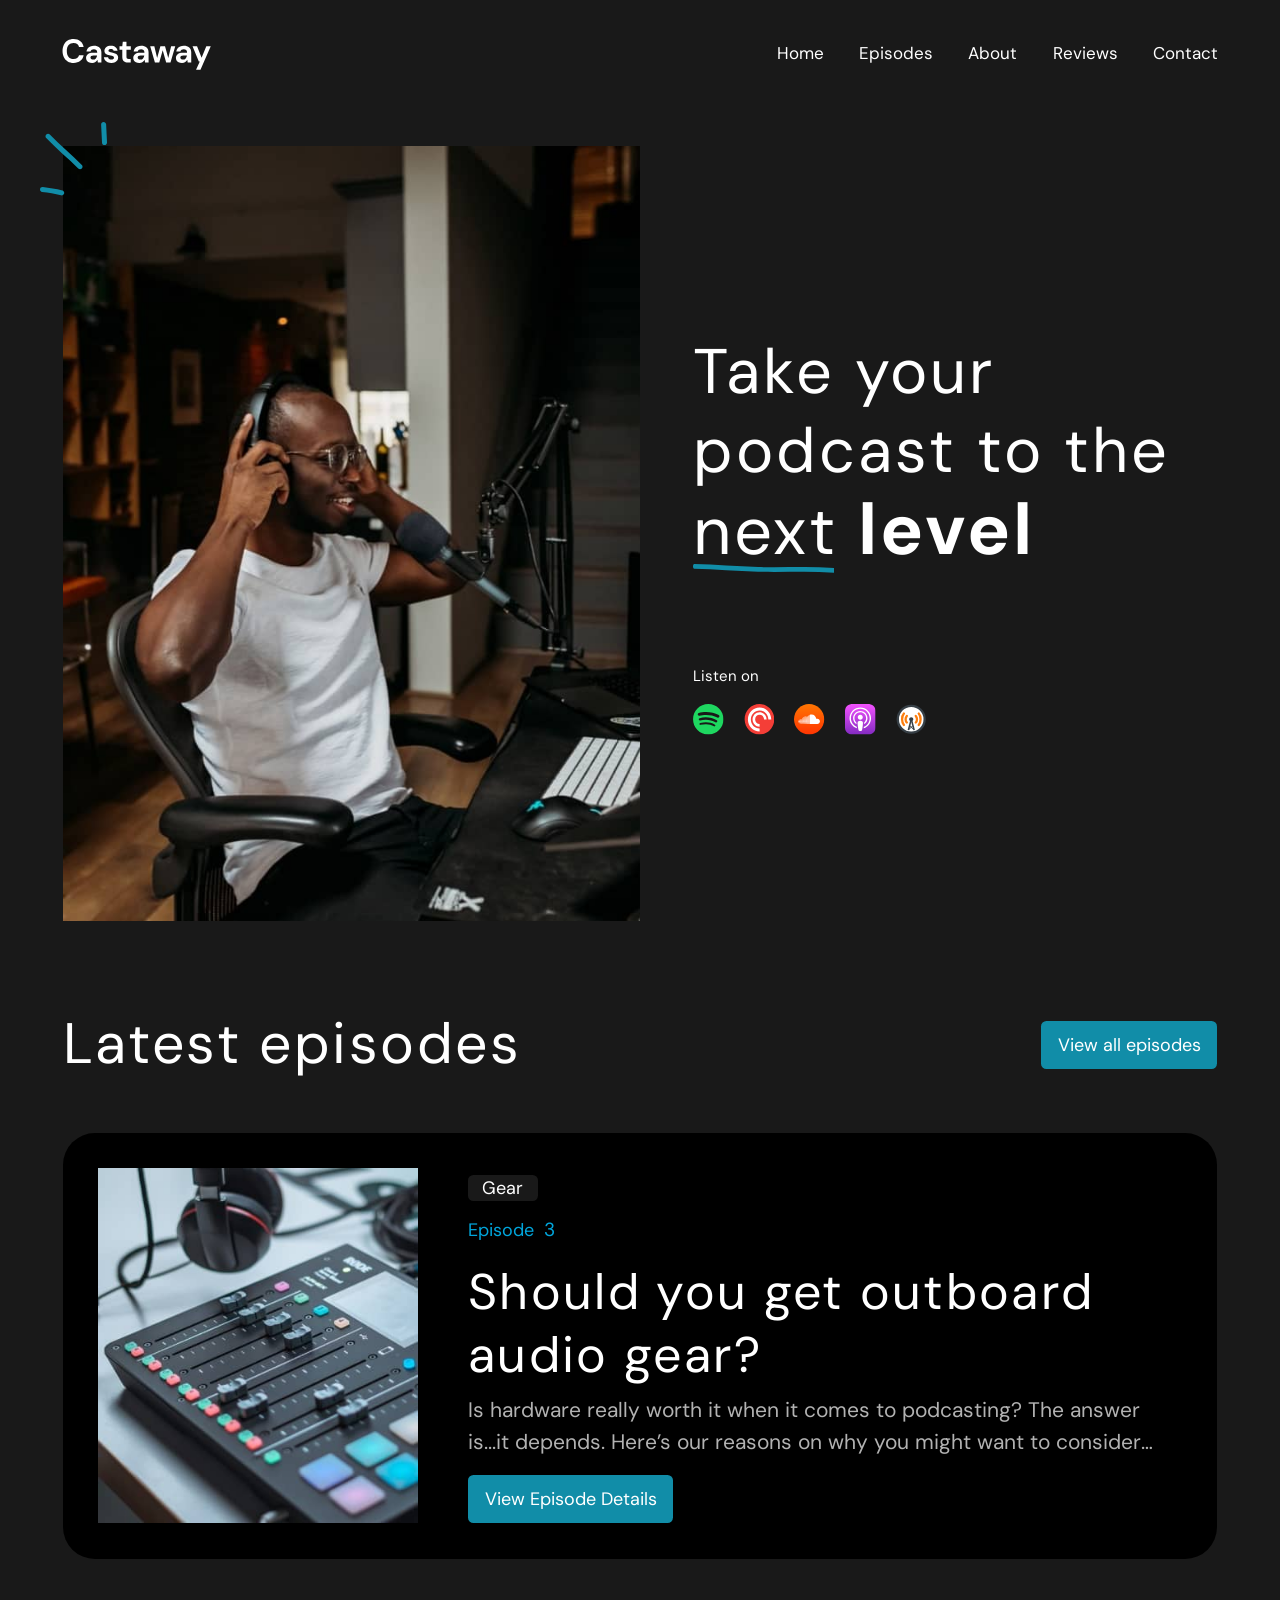
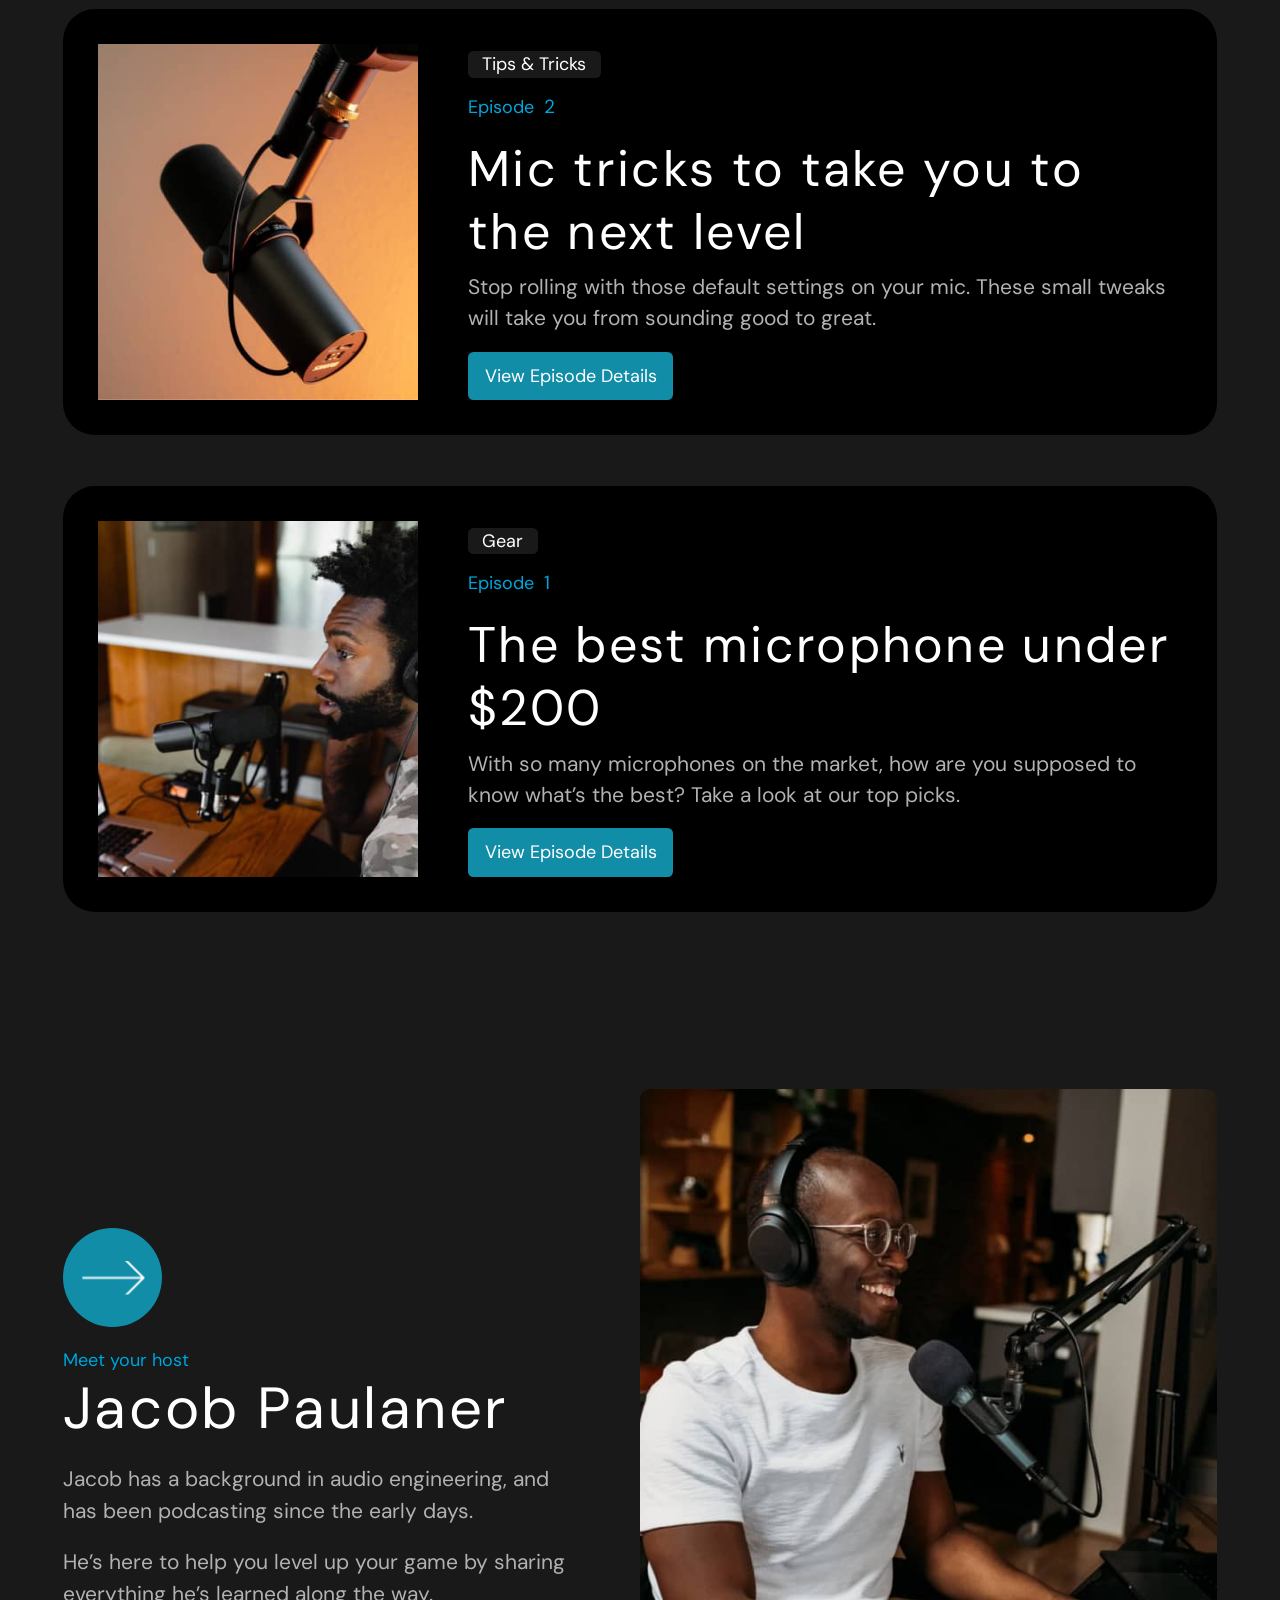
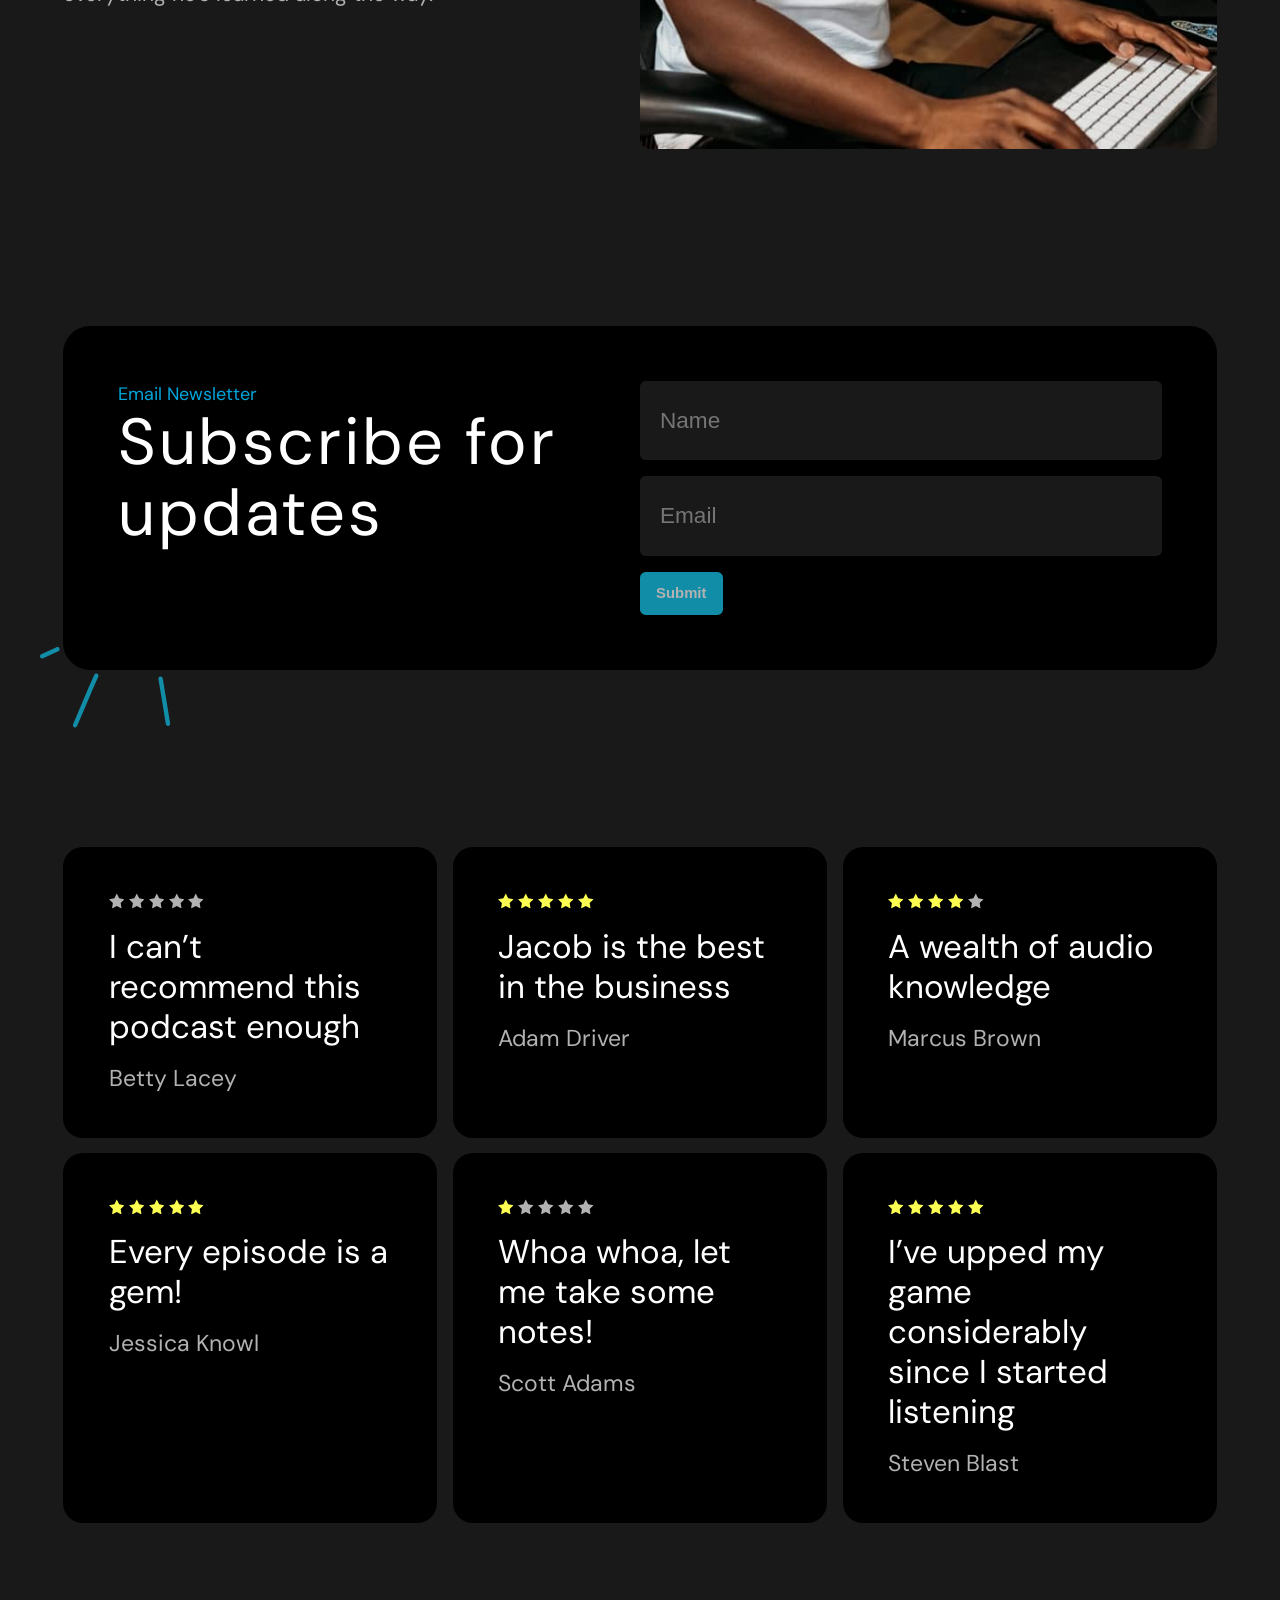
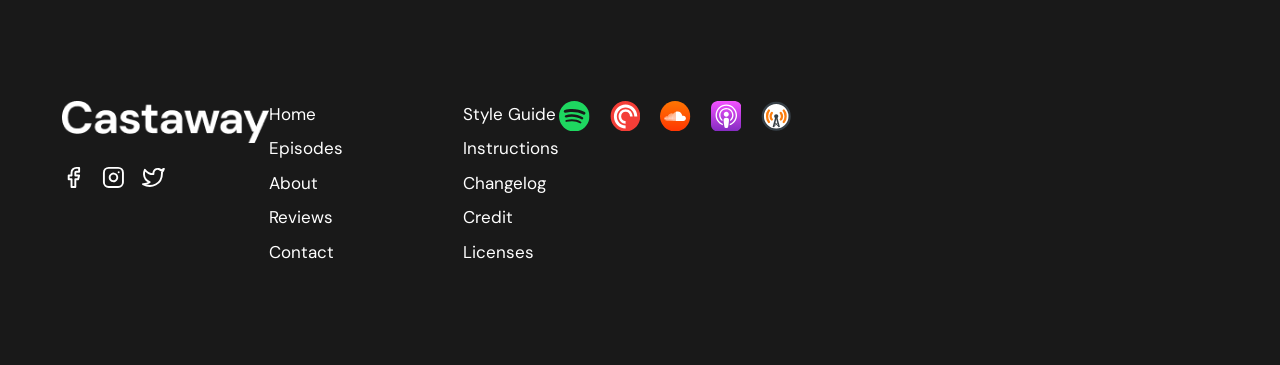
==== index.html @ 117864a1 "79: Components created, code edits made" ====
<!DOCTYPE html>
<html lang="zxx">

<head>
	<meta charset="UTF-8">
	<meta name="viewport" content="width=device-width, initial-scale=1.0">
	<link rel="shortcut icon" href="img/favicons/favicon-48x48.ico" type="image/x-icon">
	<link rel="apple-touch-icon" href="img/favicons/apple-touch-icon.png" type="image/png">
	<title>Castaway project</title>
	<link rel="stylesheet" type="text/css" href="css/main.css">
</head>

<body>
	<div class="wrapper">
		<header class="header">
			<div class="header__container container align-center">
				<a href="/" class="header__logo" aria-label="Home" title="Home">
					<img class="header__logo-img" width="160" height="33" src="./img/images/header/logo.svg" alt="logo">
				</a>
				<div class="header__menu menu align-center">
					<div class="menu__icon"><span></span></div>
					<nav class="menu__body">
						<ul class="menu__list">
							<li class="menu__item"><a href="#home" class="menu__link">Home</a></li>
							<li class="menu__item"><a href="#episodes" class="menu__link">Episodes</a></li>
							<li class="menu__item"><a href="#about" class="menu__link">About</a></li>
							<li class="menu__item"><a href="#reviews" class="menu__link">Reviews</a></li>
							<li class="menu__item"><a href="#contact" class="menu__link">Contact</a></li>
						</ul>
					</nav>
				</div>
			</div>
		</header>

		<main  id="home" class="main page page__container container">
			<h1 class="visually-hidden" id="hero-title">Podcast Studio</h1>
			<section class="page__hero hero" aria-labelledby="hero-title">
				<div class="hero__row">
					<div class="hero__col">
						<div class="hero__image">
							<img src="./img/images/hero-img/hero-img.jpg" width="650" height="873" alt="hero section image">
						</div>
					</div>
					<div class="hero__col align-center">
						<div class="hero__body">
							<h2 class="hero__text-main">Take your podcast to the <span class="hero__text-underlining">next</span> <span class="hero__text-green">level</span></h2>
							<p class="hero__text-add">Listen on</p>
							<div class="hero__soc1als soc1als-1">
								<ul class="soc1als-1__list">
									<li class="soc1als-1__item">
										<a 
											class="soc1als-1__link"
											href="/"
											target="_blank"
											aria-label="icon-1"
											title="icon-1"
										>
											<svg fill="none" viewBox="0 0 32 32" preserveAspectRatio="none" xmlns="http://www.w3.org/2000/svg">
												<g clip-path="url(#clip0_2_65)">
												<path d="M15.9994 0.0527344C7.19005 0.0527344 0.0483398 7.19426 0.0483398 16.0036C0.0483398 24.8133 7.19005 31.9543 15.9994 31.9543C24.8097 31.9543 31.9506 24.8133 31.9506 16.0036C31.9506 7.19483 24.8097 0.0534963 15.9992 0.0534963L15.9994 0.0527344ZM23.3144 23.0584C23.0287 23.527 22.4154 23.6756 21.9468 23.388C18.2017 21.1004 13.487 20.5823 7.93463 21.8508C7.39958 21.9727 6.86624 21.6375 6.74434 21.1023C6.62186 20.567 6.95577 20.0337 7.49215 19.9118C13.5683 18.523 18.7803 19.1213 22.9849 21.6908C23.4535 21.9784 23.6021 22.5899 23.3144 23.0584ZM25.2668 18.7146C24.9068 19.3004 24.1411 19.4851 23.5563 19.1251C19.2687 16.4891 12.7329 15.7259 7.66148 17.2653C7.00377 17.464 6.3091 17.0933 6.10948 16.4367C5.91139 15.779 6.28224 15.0857 6.93882 14.8857C12.7318 13.128 19.9335 13.9794 24.8573 17.0051C25.4421 17.3651 25.6268 18.1308 25.2668 18.7148V18.7146ZM25.4344 14.192C20.2935 11.1384 11.8116 10.8577 6.9032 12.3474C6.11501 12.5864 5.28148 12.1415 5.04263 11.3533C4.80377 10.5647 5.24834 9.73178 6.0371 9.49216C11.6716 7.78169 21.0382 8.11216 26.9571 11.6259C27.6676 12.0466 27.9 12.9623 27.479 13.6703C27.06 14.3792 26.1419 14.6129 25.4352 14.192H25.4344Z" fill="#1ED760"/>
												</g>
												<defs>
												<clipPath id="clip0_2_65">
												<rect width="32" height="32" fill="white"/>
												</clipPath>
												</defs>
											</svg>

										</a>
									</li>
									<li class="soc1als-1__item">
										<a 
											class="soc1als-1__link"
											href="/"
											target="_blank"
											aria-label="icon-2"
											title="icon-2"
										>
											<svg viewBox="0 0 32 32" preserveAspectRatio="none" fill="none" xmlns="http://www.w3.org/2000/svg">
												<g clip-path="url(#clip0_2_26)">
												<path d="M15.6592 30C23.3912 30 29.6592 23.732 29.6592 16C29.6592 8.26801 23.3912 2 15.6592 2C7.92719 2 1.65918 8.26801 1.65918 16C1.65918 23.732 7.92719 30 15.6592 30Z" fill="white"/>
												<path d="M16.1863 0C7.61062 0 0.65918 7.16334 0.65918 16C0.65918 24.8366 7.61062 32 16.1863 32C24.7621 32 31.7135 24.8366 31.7135 16C31.7135 7.16334 24.7621 0 16.1863 0ZM20.9963 16.148C20.9963 13.4927 18.9072 11.3397 16.3299 11.3397C13.7531 11.3397 11.664 13.4923 11.664 16.148C11.664 18.8033 13.7531 20.9559 16.3299 20.9559V23.7036C12.2806 23.7036 8.9975 20.321 8.9975 16.148C8.9975 11.9751 12.2802 8.5924 16.3299 8.5924C20.3797 8.5924 23.6625 11.9751 23.6625 16.148H20.9963ZM25.4955 16.148C25.4955 10.9321 21.3922 6.7036 16.3299 6.7036C11.2682 6.7036 7.16483 10.9321 7.16483 16.148C7.16483 21.3638 11.2682 25.592 16.3299 25.592V28.7404C9.58097 28.7404 4.10941 23.1024 4.10941 16.148C4.10941 9.19327 9.58097 3.5556 16.3299 3.5556C23.0793 3.5556 28.5506 9.19327 28.5506 16.148H25.4955Z" fill="#F43E37"/>
												</g>
												<defs>
												<clipPath id="clip0_2_26">
												<rect width="32" height="32" fill="white"/>
												</clipPath>
												</defs>
											</svg>

										</a>
									</li>
									<li class="soc1als-1__item">
										<a 
											class="soc1als-1__link"
											href="/"
											target="_blank"
											aria-label="icon-3"
											title="icon-3"
										>
											<svg viewBox="0 0 32 32" preserveAspectRatio="none" fill="none" xmlns="http://www.w3.org/2000/svg">
												<g clip-path="url(#clip0_2_33)">
												<path d="M31.6593 16C31.6593 24.8889 24.5267 32 15.8923 32C7.25806 32 0.000244141 24.8889 0.000244141 16C0.000244141 7.11112 7.13292 0 15.7672 0C24.4015 0 31.6593 7.11112 31.6593 16Z" fill="url(#paint0_linear_2_33)"/>
												<path d="M4.67003 17.069C4.67614 17.0161 4.71365 16.9789 4.76091 16.9789C4.80646 16.9789 4.8442 17.0161 4.85127 17.0687L5.0476 18.3457L4.85127 19.601C4.84397 19.6536 4.80669 19.6902 4.76091 19.6902C4.71362 19.6902 4.67614 19.6533 4.67003 19.6005L4.50439 18.3457L4.67003 17.069Z" fill="white"/>
												<path d="M5.59841 16.1888C5.64615 16.1888 5.68488 16.2267 5.69268 16.2815L5.94575 18.3458L5.69243 20.3649C5.68465 20.4196 5.6459 20.4576 5.59841 20.4576C5.55019 20.4576 5.51048 20.4185 5.50414 20.3644L5.28149 18.3458L5.50414 16.2815C5.51071 16.2279 5.55042 16.1888 5.59841 16.1888Z" fill="white"/>
												<path d="M9.03029 14.5498C9.03466 14.4534 9.11025 14.3774 9.2016 14.3774C9.29241 14.3774 9.36766 14.4534 9.37308 14.5498L9.57352 18.3476L9.37308 20.8022V20.8015C9.36774 20.8977 9.29241 20.9736 9.2016 20.9736C9.11025 20.9736 9.03492 20.8979 9.03029 20.802L8.85303 18.3476L9.03029 14.5498Z" fill="white"/>
												<path d="M7.25224 15.8302C7.25786 15.7543 7.3151 15.6975 7.38525 15.6975C7.45467 15.6975 7.51191 15.7543 7.51802 15.8297L7.74504 18.3466L7.51802 20.7812C7.51191 20.8566 7.45467 20.9135 7.38525 20.9135C7.31508 20.9135 7.25759 20.8566 7.25224 20.7812L7.05249 18.3466L7.25224 15.8302Z" fill="white"/>
												<path d="M11.2565 20.7619C11.2519 20.8806 11.1598 20.9733 11.0466 20.9733C10.9325 20.9733 10.8402 20.8803 10.8366 20.7627L10.6824 18.3485L10.8366 13.2928C10.8403 13.1741 10.9326 13.0812 11.0468 13.0812C11.1601 13.0812 11.2522 13.1739 11.2568 13.2925L11.4305 18.3488L11.2565 20.7619Z" fill="white"/>
												<path d="M15.1123 20.6944C15.1094 20.8545 14.9808 20.9848 14.8249 20.9848C14.6689 20.9848 14.5399 20.8545 14.5374 20.6958C14.5374 20.6958 14.429 18.3522 14.429 18.3485L14.5374 12.511C14.5398 12.3506 14.6687 12.2203 14.8249 12.2203C14.9808 12.2203 15.1096 12.3509 15.1123 12.5108L15.2336 18.3504L15.1123 20.6944Z" fill="white"/>
												<path d="M13.1702 20.724C13.1665 20.8649 13.0571 20.9754 12.9214 20.9754C12.7848 20.9754 12.6755 20.8649 12.6725 20.7255L12.541 18.3495L12.6723 13.2563C12.6752 13.1154 12.7846 13.0051 12.9213 13.0051C13.0569 13.0051 13.1662 13.1154 13.1699 13.2563L13.3178 18.3492L13.1702 20.7257V20.724Z" fill="white"/>
												<path d="M8.44204 20.8012C8.43592 20.8875 8.37065 20.953 8.28998 20.953C8.20818 20.953 8.14317 20.8875 8.13775 20.8009L7.94946 18.3463L8.13775 16.0121C8.14291 15.9253 8.20818 15.8597 8.28998 15.8597C8.37091 15.8597 8.43618 15.9248 8.44204 16.011L8.65588 18.3463L8.44204 20.8012Z" fill="white"/>
												<path d="M6.60156 20.7063C6.59474 20.7716 6.54699 20.8188 6.48806 20.8188C6.42812 20.8188 6.38037 20.7713 6.37452 20.7059L6.16309 18.3461L6.37452 15.8969C6.38061 15.8317 6.42834 15.7842 6.48804 15.7842C6.54698 15.7842 6.59472 15.8315 6.60179 15.8969L6.84174 18.3461L6.60156 20.7063Z" fill="white"/>
												<path d="M13.6007 13.4426C13.6037 13.2903 13.7218 13.1714 13.8692 13.1714C14.0163 13.1714 14.1337 13.2903 14.1371 13.4421L14.2716 18.3499L14.1371 20.7111V20.7091C14.1337 20.8613 14.0163 20.98 13.8692 20.98C13.7216 20.98 13.6037 20.8611 13.6007 20.7108L13.481 18.3497L13.6007 13.4426Z" fill="white"/>
												<path d="M10.3115 20.7863C10.3066 20.8938 10.2226 20.9782 10.1208 20.9782C10.018 20.9782 9.93416 20.8938 9.93004 20.7873L9.76416 18.3483L9.92978 13.6817C9.93424 13.5742 10.018 13.4899 10.1208 13.4899C10.2226 13.4899 10.3064 13.5739 10.3115 13.6817L10.4986 18.3483L10.3115 20.7863Z" fill="white"/>
												<path d="M12.2098 20.7478V20.7475C12.2054 20.8764 12.1051 20.9777 11.9806 20.9777C11.8557 20.9777 11.7548 20.876 11.7514 20.7476L11.6084 18.3485L11.7512 13.1221C11.7545 12.9921 11.8554 12.8905 11.9806 12.8905C12.1051 12.8905 12.2059 12.9923 12.2098 13.1221L12.3706 18.3488L12.2098 20.7465V20.7475C12.2098 20.7472 12.2098 20.747 12.2098 20.7468V20.7478Z" fill="white"/>
												<path d="M23.2915 15.5558C23.6233 15.4147 23.9875 15.3364 24.3692 15.3364C25.9077 15.3364 27.1549 16.6024 27.1549 18.164C27.1549 19.7255 25.9075 20.9914 24.369 20.9914C24.3192 20.9914 16.6534 20.9875 16.6463 20.9867C16.4799 20.9696 16.3477 20.8255 16.3455 20.6525V11.6794C16.3475 11.5145 16.4035 11.4295 16.6137 11.3469C17.1547 11.1346 17.7674 11.009 18.3958 11.009C20.9643 11.009 23.0698 13.0078 23.2915 15.5558Z" fill="white"/>
												<path d="M15.4687 11.982C15.4712 11.8108 15.6086 11.6714 15.7759 11.6714C15.9428 11.6714 16.0801 11.8108 16.0826 11.9816L16.2192 18.351L16.0826 20.6628V20.66C16.0801 20.8314 15.9428 20.9705 15.7759 20.9705C15.6086 20.9705 15.4712 20.8314 15.469 20.6625L15.343 18.351L15.4687 11.982Z" fill="white"/>
												</g>
												<defs>
												<linearGradient id="paint0_linear_2_33" x1="15.8298" y1="0" x2="15.8298" y2="32" gradientUnits="userSpaceOnUse">
												<stop offset="0" stop-color="#FF7602"/>
												<stop offset="1" stop-color="#FF3502"/>
												</linearGradient>
												<clipPath id="clip0_2_33">
												<rect width="32" height="32" fill="white"/>
												</clipPath>
												</defs>
											</svg>

										</a>
									</li>
									<li class="soc1als-1__item">
										<a 
											class="soc1als-1__link"
											href="/"
											target="_blank"
											aria-label="icon-4"
											title="icon-4"
										>
											<svg viewBox="0 0 32 32" preserveAspectRatio="none" fill="none" xmlns="http://www.w3.org/2000/svg">
												<g clip-path="url(#clip0_2_30)">
												<path fill-rule="evenodd" clip-rule="evenodd" d="M31.3672 27.7357C31.0561 28.5258 30.3384 29.6383 29.3205 30.4219C28.7329 30.8745 28.0313 31.3072 27.0676 31.5927C26.0403 31.8971 24.7749 32 23.2 32H8.8001C7.22534 32 5.95999 31.8971 4.93258 31.5927C3.96888 31.3072 3.2674 30.8745 2.67962 30.4219C1.66187 29.6382 0.943989 28.5258 0.632929 27.7357C0.00635821 26.1438 0 24.3376 0 23.2V8.79997C0 7.66243 0.00635821 5.85622 0.632929 4.26429C0.943989 3.47418 1.66174 2.36169 2.67962 1.57806C3.26727 1.12546 3.96888 0.692826 4.93258 0.407328C5.95986 0.102881 7.22521 0 8.8001 0H23.2002C24.7749 0 26.0403 0.102881 27.0677 0.407328C28.0314 0.692826 28.7329 1.12559 29.3206 1.57806C30.3384 2.36182 31.0563 3.47418 31.3673 4.26429C31.9939 5.85622 32.0003 7.66243 32.0003 8.79997V23.2C32.0001 24.3375 31.9938 26.1437 31.3672 27.7357Z" fill="url(#paint0_linear_2_30)"/>
												<path d="M18.3209 18.3933C17.8407 17.8867 16.9973 17.5619 16.0016 17.5619C15.0059 17.5619 14.1625 17.8867 13.6823 18.3933C13.4318 18.6577 13.2993 18.9287 13.2575 19.3148C13.1767 20.0625 13.2221 20.7062 13.3097 21.7354C13.3931 22.7161 13.5516 24.024 13.7583 25.356C13.9055 26.3039 14.025 26.8155 14.1339 27.1819C14.3104 27.7756 14.97 28.2949 16.0016 28.2949C17.0331 28.2949 17.6928 27.7755 17.8693 27.1819C17.9781 26.8155 18.0977 26.3039 18.2448 25.356C18.4516 24.024 18.61 22.7161 18.6935 21.7354C18.7811 20.7061 18.8265 20.0623 18.7456 19.3148C18.7039 18.9289 18.5714 18.6577 18.3209 18.3933ZM13.3852 13.8822C13.3852 15.3285 14.5577 16.501 16.0041 16.501C17.4505 16.501 18.623 15.3285 18.623 13.8822C18.623 12.4358 17.4505 11.2633 16.0041 11.2633C14.5577 11.2633 13.3852 12.4358 13.3852 13.8822ZM15.9716 3.54704C9.84669 3.56447 4.8279 8.53341 4.7521 14.658C4.69055 19.6193 7.85762 23.8632 12.28 25.4188C12.3873 25.4565 12.4963 25.3674 12.4794 25.2549C12.4214 24.8696 12.3667 24.4825 12.3165 24.1019C12.2987 23.9674 12.213 23.8514 12.0887 23.7971C8.5933 22.27 6.15251 18.7644 6.19168 14.7037C6.24305 9.37477 10.5946 5.03036 15.9236 4.98725C21.3714 4.94325 25.8174 9.36219 25.8174 14.8C25.8174 18.82 23.3873 22.2826 19.9191 23.7975C19.7949 23.8518 19.7097 23.9681 19.692 24.1026C19.6418 24.483 19.5871 24.87 19.5292 25.2549C19.5122 25.3674 19.6212 25.4565 19.7285 25.4189C24.1086 23.8782 27.2573 19.7003 27.2573 14.8001C27.257 8.58415 22.1914 3.52924 15.9716 3.54704ZM15.7683 8.70954C19.2404 8.57512 22.1079 11.3607 22.1079 14.8034C22.1079 16.5543 21.3661 18.1351 20.1805 19.2483C20.0799 19.3427 20.0258 19.4767 20.0336 19.6144C20.0572 20.0332 20.0486 20.4402 20.0207 20.8998C20.0132 21.0222 20.1506 21.1004 20.2519 21.0314C22.2401 19.6727 23.5478 17.3881 23.5478 14.8034C23.5478 10.5478 20.0031 7.10439 15.7112 7.27073C11.7226 7.42537 8.52259 10.7139 8.47147 14.7053C8.43789 17.3303 9.7536 19.6559 11.7674 21.0316C11.8685 21.1007 12.0054 21.0224 11.9979 20.9C11.9699 20.4402 11.9614 20.0332 11.9849 19.6144C11.9927 19.4768 11.9388 19.3428 11.8384 19.2486C10.6158 18.1007 9.86501 16.4558 9.91282 14.6398C9.99701 11.444 12.5736 8.83328 15.7683 8.70954Z" fill="white"/>
												</g>
												<defs>
												<linearGradient id="paint0_linear_2_30" x1="16.0001" y1="0" x2="16.0001" y2="32" gradientUnits="userSpaceOnUse">
												<stop offset="0" stop-color="#F452FF"/>
												<stop offset="1" stop-color="#832BC1"/>
												</linearGradient>
												<clipPath id="clip0_2_30">
												<rect width="32" height="32" fill="white"/>
												</clipPath>
												</defs>
											</svg>

										</a>
									</li>
									<li class="soc1als-1__item">
										<a 
											class="soc1als-1__link"
											href="/"
											target="_blank"
											aria-label="icon-5"
											title="icon-5"
										>
											<svg viewBox="0 0 32 32" preserveAspectRatio="none" fill="none" xmlns="http://www.w3.org/2000/svg">
												<g clip-path="url(#clip0_2_50)">
												<path d="M15.9375 30C23.704 30 30 23.704 30 15.9375C30 8.171 23.704 1.875 15.9375 1.875C8.171 1.875 1.875 8.171 1.875 15.9375C1.875 23.704 8.171 30 15.9375 30Z" fill="white" stroke="#363F46" stroke-width="2.42578" stroke-linecap="round"/>
												<path d="M8.30304 9.99902C8.30304 9.99902 6.3584 12.1928 6.3584 16.0258C6.3584 19.8588 8.30304 21.9642 8.30304 21.9642" fill="white"/>
												<path d="M8.30304 9.99902C8.30304 9.99902 6.3584 12.1928 6.3584 16.0258C6.3584 19.8588 8.30304 21.9642 8.30304 21.9642" stroke="#FC7E0F" stroke-width="2.42578" stroke-linecap="round"/>
												<path d="M23.7959 9.99902C23.7959 9.99902 25.7405 12.1928 25.7405 16.0258C25.7405 19.8588 23.7959 21.9642 23.7959 21.9642" fill="white"/>
												<path d="M23.7959 9.99902C23.7959 9.99902 25.7405 12.1928 25.7405 16.0258C25.7405 19.8588 23.7959 21.9642 23.7959 21.9642" stroke="#FC7E0F" stroke-width="2.42578" stroke-linecap="round"/>
												<path d="M20.6943 12.5625C20.6943 12.5625 22.0042 14.1938 21.972 16.0179C21.9318 18.2116 20.7104 19.417 20.7104 19.417" fill="white"/>
												<path d="M20.6943 12.5625C20.6943 12.5625 22.0042 14.1938 21.972 16.0179C21.9318 18.2116 20.7104 19.417 20.7104 19.417" stroke="#FC7E0F" stroke-width="2.42578" stroke-linecap="round"/>
												<path d="M11.3408 12.5625C11.3408 12.5625 10.0309 14.1938 10.0631 16.0179C10.1033 18.2116 11.3247 19.417 11.3247 19.417" fill="white"/>
												<path d="M11.3408 12.5625C11.3408 12.5625 10.0309 14.1938 10.0631 16.0179C10.1033 18.2116 11.3247 19.417 11.3247 19.417" stroke="#FC7E0F" stroke-width="2.42578" stroke-linecap="round"/>
												<path d="M15.9358 18.1206C17.1413 18.1206 18.1186 17.1433 18.1186 15.9377C18.1186 14.7322 17.1413 13.7549 15.9358 13.7549C14.7302 13.7549 13.7529 14.7322 13.7529 15.9377C13.7529 17.1433 14.7302 18.1206 15.9358 18.1206Z" fill="#363F46"/>
												<path d="M16.3047 17.9767L14.7562 17.5605L12.1777 27.1924L13.7262 27.6085L16.3047 17.9767Z" fill="#363F46"/>
												<path d="M15.7051 17.964L17.2467 17.5547L19.8116 27.1934L18.2699 27.6027L15.7051 17.964Z" fill="#363F46"/>
												<path d="M14.2725 23.1618L14.8455 22.5752L18.8155 26.4429L18.2425 27.0296L14.2725 23.1618Z" fill="#363F46"/>
												<path d="M17.6351 23.1825L17.1166 22.6572L13.1807 26.5659L13.6991 27.0912L17.6351 23.1825Z" fill="#363F46"/>
												</g>
												<defs>
												<clipPath id="clip0_2_50">
												<rect width="32" height="32" fill="white"/>
												</clipPath>
												</defs>
											</svg>

										</a>
									</li>
								</ul>
							</div>
						</div>
					</div>
				</div>
			</section>

			<section class="page__episodes episodes" id="episodes" aria-labelledby="episodes-title">
				<header class="episodes__header">
					<h2 class="episodes__header-title" id="episodes-title">Latest episodes</h2>
					<a href="#" class="episodes__header-link button text-small">View all episodes</a>
				</header>
				<div class="episodes__container">
					<ul class="episodes__list">
						<li class="episodes__item">
							<article class="episodes__card  card-episodes"  aria-label='Should you get outboard audio gear?' title=" aria-label='Should you get outboard audio gear?">
								<div class="card-episodes__border">									
									<div class="card-episodes__text">
										<div class="card-episodes__container">
											<p class="card-episodes__top-title text-small">Gear</p>
											<p class="card-episodes__text-blue text-blue text-small ">Episode <span>3</span></p>
											<header class="card-episodes__header">
												<h3 class="card-episodes__title ellipsis-text">Should you get outboard audio gear?</h3>
												<div class="card-episodes__subtitle subtitle ellipsis-text"><p>Is hardware really worth it when it comes to podcasting? The answer is...it depends. Here’s our reasons on why you might want to consider picking...</p></div>
											</header>
											<a href="#" class="card-episodes__button button text-small">View Episode Details</a>
										</div>
									</div>
									<a href="#" class="card-episodes__image">
										<img loading="lazy" src="./img/images/episodes-img/episodes-img_1.jpg" width="389" height="432" alt="image of episodes_3">
									</a>
								</div>
							</article>
						</li>
						<li class="episodes__item">
							<article class="episodes__card  card-episodes"  aria-label='Should you get outboard audio gear?' title=" aria-label='Should you get outboard audio gear?'">
								<div class="card-episodes__border">									
									<div class="card-episodes__text">
										<div class="card-episodes__container">
											<p class="card-episodes__top-title text-small">Tips & Tricks</p>
											<p class="card-episodes__text-blue text-blue text-small">Episode <span>2</span></p>
											<header class="card-episodes__header">
												<h3 class="card-episodes__title ellipsis-text">Mic tricks to take you to the next level</h3>
												<div class="card-episodes__subtitle subtitle ellipsis-text"><p>Stop rolling with those default settings on your mic. These small tweaks will take you from sounding good to great.</p></div>
											</header>
											<a href="#" class="card-episodes__button button text-small">View Episode Details</a>
										</div>
									</div>
									<a href="#" class="card-episodes__image">
										<img loading="lazy" src="./img/images/episodes-img/episodes-img_2.jpg" width="389" height="432" alt="image of episodes_3">
									</a>
								</div>
							</article>
						</li>
						<li class="episodes__item">
							<article class="episodes__card  card-episodes"  aria-label='Should you get outboard audio gear?' title=" aria-label='Should you get outboard audio gear?'">
								<div class="card-episodes__border">									
									<div class="card-episodes__text">
										<div class="card-episodes__container">
											<p class="card-episodes__top-title text-small">Gear</p>
											<p class="card-episodes__text-blue text-blue text-small">Episode <span>1</span></p>
											<header class="card-episodes__header">
												<h3 class="card-episodes__title ellipsis-text">The best microphone under $200</h3>
												<div class="card-episodes__subtitle subtitle ellipsis-text"><p>With so many microphones on the market, how are you supposed to know what’s the best? Take a look at our top picks.</p></div>
											</header>
											<a href="#" class="card-episodes__button button text-small">View Episode Details</a>
										</div>
									</div>
									<a href="#" class="card-episodes__image">
										<img loading="lazy" src="./img/images/episodes-img/episodes-img_3.jpg" width="389" height="432" alt="image of episodes_3">
									</a>
								</div>
							</article>
						</li>
					</ul>
				</div>
			</section>

			<section class="page__about about" id="about" aria-labelledby="about-title">
				<div class="about__row">
					<div class="about__col">
						<div class="about__image">
							<img loading="lazy" src="./img/images/about/about.jpg" width="650" height="743" alt="picture of an about block">
						</div>
					</div>
					<div class="about__col">
						<div class="about__text text-about">
							<div class="text-about__container">
								<div class="text-about__arrow"></div>
								<div class="text-about__text-blue text-blue text-small">Meet your host</div>
								<header class="text-about__header">
									<h3 class="text-about__title" id="about-title">Jacob Paulaner</h3>
									<div class="text-about__subtitle subtitle"><p>Jacob has a background in audio engineering, and has been podcasting since the early days.</p></div>
									<div class="text-about__subtitle subtitle"><p>He’s here to help you level up your game by sharing everything he’s learned along the way.</p></div>
								</header>
							</div>
						</div>								
					</div>
				</div>
			</section>

			<section class="page__subscribe subscribe" aria-labelledby="subscribe-title">
				<div class="subscribe__container">
					<div class="subscribe__row">
						<div class="subscribe__col">
							<div class="subscribe__text">
								<div class="subscribe__text-blue text-blue text-small">Email Newsletter</div>
								<h3 class="subscribe__title" id="subscribe-title">Subscribe for updates</h3>
							</div>
						</div>
						<div class="subscribe__col">
							<form class="subscribe__form form-subscribe align-center" action="#" id="form">
								<input class="form-subscribe__form _req" type="text" id="name" name="name" placeholder="Name" autocomplete="given-name">
								<input class="form-subscribe__form _req _email" type="email" id="email" name="email" placeholder="Email" autocomplete="off">
								<button class="form-subscribe__button button-subscribe" type="submit" aria-label="Submit">Submit</button>
							</form>
						</div>
					</div>
				</div>
			</section>

			<section class="page__reviews reviews" id="reviews" aria-labelledby="reviews-title">
				<h2 class="visually-hidden" id="reviews-title">Student reviews</h2>
				<div class="reviews__container container">
					<ul class="reviews__list">
						<li class="reviews__item">
							<a href="#">
								<article class="reviews-card">
									<h3 class="visually-hidden">Review by Betty Lacey</h3>
									<svg style="display: none;">
										<symbol id="icon-star" viewBox="0 0 24 24">
											<path d="M12 .587l3.668 7.431L24 9.75l-6 5.847L19.335 24 
													12 19.897 4.665 24 6 15.597 0 9.75l8.332-1.732z"/>
										</symbol>
									</svg>
									<div class="stars">
										<svg class="star empty"><use href="#icon-star"></use></svg>
										<svg class="star empty"><use href="#icon-star"></use></svg>
										<svg class="star empty"><use href="#icon-star"></use></svg>
										<svg class="star empty"><use href="#icon-star"></use></svg>
										<svg class="star empty"><use href="#icon-star"></use></svg>
									</div>
									<blockquote class="reviews-card__description"><p>I can’t recommend this podcast enough</p></blockquote>
									<footer class="reviews-card__author">Betty Lacey</footer>
								</article>
							</a>															
						</li>
						<li class="reviews__item">
							<a href="#">
								<article class="reviews-card">
									<h3 class="visually-hidden">Review by Betty Adam Driver</h3>
									<div class="stars">
										<svg class="star full"><use href="#icon-star"></use></svg>
										<svg class="star full"><use href="#icon-star"></use></svg>
										<svg class="star full"><use href="#icon-star"></use></svg>
										<svg class="star full"><use href="#icon-star"></use></svg>
										<svg class="star full"><use href="#icon-star"></use></svg>
									</div>
									<blockquote class="reviews-card__description"><p>Jacob is the best in the business</p></blockquote>
									<footer class="reviews-card__author">Adam Driver</footer>
								</article>
							</a>
						</li>
						<li class="reviews__item">
							<a href="#">
								<article class="reviews-card">
									<h3 class="visually-hidden">Review by Marcus Brown</h3>
									<div class="stars">
										<svg class="star full"><use href="#icon-star"></use></svg>
										<svg class="star full"><use href="#icon-star"></use></svg>
										<svg class="star full"><use href="#icon-star"></use></svg>
										<svg class="star full"><use href="#icon-star"></use></svg>
										<svg class="star empty"><use href="#icon-star"></use></svg>
									</div>
									<blockquote class="reviews-card__description"><p>A wealth of audio knowledge</p></blockquote>
									<footer class="reviews-card__author">Marcus Brown</footer>
								</article>
							</a>
						</li>
						<li class="reviews__item">
							<a href="#">
								<article class="reviews-card">
									<h3 class="visually-hidden">Review by Jessica Knowl</h3>
									<div class="stars">
										<svg class="star full"><use href="#icon-star"></use></svg>
										<svg class="star full"><use href="#icon-star"></use></svg>
										<svg class="star full"><use href="#icon-star"></use></svg>
										<svg class="star full"><use href="#icon-star"></use></svg>
										<svg class="star full"><use href="#icon-star"></use></svg>
									</div>
									<blockquote class="reviews-card__description"><p>Every episode is a gem!</p></blockquote>
									<footer class="reviews-card__author">Jessica Knowl</footer>
								</article>
							</a>
						</li>
						<li class="reviews__item">
							<a href="#">
								<article class="reviews-card">
									<h3 class="visually-hidden">Review by Scott Adams</h3>
									<div class="stars">
										<svg class="star full"><use href="#icon-star"></use></svg>
										<svg class="star empty"><use href="#icon-star"></use></svg>
										<svg class="star empty"><use href="#icon-star"></use></svg>
										<svg class="star empty"><use href="#icon-star"></use></svg>
										<svg class="star empty"><use href="#icon-star"></use></svg>
									</div>
									<blockquote class="reviews-card__description"><p>Whoa whoa, let me take some notes!</p></blockquote>
									<footer class="reviews-card__author">Scott Adams</footer>
								</article>
							</a>
						</li>
						<li class="reviews__item">
							<a href="#">
								<article class="reviews-card">
									<h3 class="visually-hidden">Review by Steven Blast</h3>
									<div class="stars">
										<svg class="star full"><use href="#icon-star"></use></svg>
										<svg class="star full"><use href="#icon-star"></use></svg>
										<svg class="star full"><use href="#icon-star"></use></svg>
										<svg class="star full"><use href="#icon-star"></use></svg>
										<svg class="star full"><use href="#icon-star"></use></svg>
									</div>
									<blockquote class="reviews-card__description"><p>I’ve upped my game considerably since I started listening</p></blockquote>
									<footer class="reviews-card__author">Steven Blast</footer>
								</article>
							</a>
						</li>
					</ul>
				</div>
			</section>
		</main>
	
		<footer class="footer" id="contact">
			<div class="footer__container container">
				<div class="footer__row">
					<div class="footer__col">
						<a href="#home" class="footer__logo">
							<img class="footer__logo-img" loading="lazy" src="./img/images/footer/footer-logo.png" width="223" height="46" alt="logo picture">
						</a>
						<div class="footer__soc1als-2 soc1als-2">
							<ul class="soc1als-2__list">
								<li class="soc1als-2__item">
									<a 
										class="soc1als-2__link"
										href="/"
										target="_blank"
										aria-label="facebook"
										title="facebook"
									>
										<svg preserveAspectRatio="none" viewBox="0 0 24 24" fill="none" xmlns="http://www.w3.org/2000/svg">
											<path d="M18 2H15C13.6739 2 12.4021 2.52678 11.4645 3.46447C10.5268 4.40215 10 5.67392 10 7V10H7V14H10V22H14V14H17L18 10H14V7C14 6.73478 14.1054 6.48043 14.2929 6.29289C14.4804 6.10536 14.7348 6 15 6H18V2Z" stroke="white" stroke-width="2" stroke-linecap="round" stroke-linejoin="round"/>
										</svg>
									</a>
								</li>
								<li class="soc1als-2__item">
									<a 
										class="soc1als-2__link"
										href="/"
										target="_blank"
										aria-label="instagram"
										title="instagram"
									>
										<svg preserveAspectRatio="none" viewBox="0 0 24 24" fill="none" xmlns="http://www.w3.org/2000/svg">
											<path d="M17 2H7C4.23858 2 2 4.23858 2 7V17C2 19.7614 4.23858 22 7 22H17C19.7614 22 22 19.7614 22 17V7C22 4.23858 19.7614 2 17 2Z" stroke="white" stroke-width="2" stroke-linecap="round" stroke-linejoin="round"/>
											<path d="M16 11.3698C16.1234 12.202 15.9812 13.052 15.5937 13.7988C15.2062 14.5456 14.5931 15.1512 13.8416 15.5295C13.0901 15.9077 12.2384 16.0394 11.4077 15.9057C10.5771 15.7721 9.80971 15.3799 9.21479 14.785C8.61987 14.19 8.22768 13.4227 8.09402 12.592C7.96035 11.7613 8.09202 10.9097 8.47028 10.1582C8.84854 9.40667 9.45414 8.79356 10.2009 8.40606C10.9477 8.01856 11.7977 7.8764 12.63 7.99982C13.4789 8.1257 14.2648 8.52128 14.8716 9.12812C15.4785 9.73497 15.8741 10.5209 16 11.3698Z" stroke="white" stroke-width="2" stroke-linecap="round" stroke-linejoin="round"/>
											<path d="M17.5 6.5H17.51" stroke="white" stroke-width="2" stroke-linecap="round" stroke-linejoin="round"/>
										</svg>
									</a>
								</li>
								<li class="soc1als-2__item">
									<a 
										class="soc1als-2__link"
										href="/"
										target="_blank"
										aria-label="twitter"
										title="twitter"
									>
										<svg preserveAspectRatio="none" viewBox="0 0 24 24" fill="none" xmlns="http://www.w3.org/2000/svg">
											<path d="M23 2.9998C22.0424 3.67528 20.9821 4.19191 19.86 4.52981C19.2577 3.83732 18.4573 3.3465 17.567 3.12373C16.6767 2.90097 15.7395 2.957 14.8821 3.28426C14.0247 3.61152 13.2884 4.19421 12.773 4.95352C12.2575 5.71284 11.9877 6.61214 12 7.5298V8.52979C10.2426 8.57536 8.50127 8.18562 6.93101 7.39525C5.36074 6.60488 4.01032 5.43844 3 3.9998C3 3.9998 -1 12.9998 8 16.9998C5.94053 18.3978 3.48716 19.0987 1 18.9998C10 23.9998 21 18.9998 21 7.49979C21 7.21979 20.97 6.93981 20.92 6.66981C21.9406 5.6633 22.6608 4.39252 23 2.9998Z" stroke="white" stroke-width="2" stroke-linecap="round" stroke-linejoin="round"/>
										</svg>
									</a>
								</li>
							</ul>
						</div>
					</div>
					<div class="footer__col">
						<div class="footer__nav nav-footer">
							<div class="nav-footer__row">
								<div class="nav-footer__col">
									<ul class="nav-footer__list">
										<li class="nav-footer__item"><a href="#home" class="nav-footer__link">Home</a></li>
										<li class="nav-footer__item"><a href="#episodes" class="nav-footer__link">Episodes</a></li>
										<li class="nav-footer__item"><a href="#about" class="nav-footer__link">About</a></li>
										<li class="nav-footer__item"><a href="#reviews" class="nav-footer__link">Reviews</a></li>
										<li class="nav-footer__item"><a href="#contact" class="nav-footer__link">Contact</a></li>
									</ul>
								</div>
								<div class="nav-footer__col">
									<ul class="nav-footer__list">
										<li class="nav-footer__item"><a href="./addPages/style-guide.html" class="nav-footer__link">Style Guide</a></li>
										<li class="nav-footer__item"><a href="#" class="nav-footer__link">Instructions</a></li>
										<li class="nav-footer__item"><a href="#" class="nav-footer__link">Changelog</a></li>
										<li class="nav-footer__item"><a href="#" class="nav-footer__link">Credit</a></li>
										<li class="nav-footer__item"><a href="#" class="nav-footer__link">Licenses</a></li>
									</ul>
								</div>
							</div>
						</div>
					</div>
					<div class="footer__col">
						<div class="footer__soc1als-1 soc1als-1">
							<ul class="soc1als-1__list">
								<li class="soc1als-1__item">
									<a 
										class="soc1als-1__link"
										href="/"
										target="_blank"
										aria-label="icon-1"
										title="icon-1"
									>
										<svg fill="none" viewBox="0 0 32 32" preserveAspectRatio="none" xmlns="http://www.w3.org/2000/svg">
											<g clip-path="url(#clip0_2_65)">
											<path d="M15.9994 0.0527344C7.19005 0.0527344 0.0483398 7.19426 0.0483398 16.0036C0.0483398 24.8133 7.19005 31.9543 15.9994 31.9543C24.8097 31.9543 31.9506 24.8133 31.9506 16.0036C31.9506 7.19483 24.8097 0.0534963 15.9992 0.0534963L15.9994 0.0527344ZM23.3144 23.0584C23.0287 23.527 22.4154 23.6756 21.9468 23.388C18.2017 21.1004 13.487 20.5823 7.93463 21.8508C7.39958 21.9727 6.86624 21.6375 6.74434 21.1023C6.62186 20.567 6.95577 20.0337 7.49215 19.9118C13.5683 18.523 18.7803 19.1213 22.9849 21.6908C23.4535 21.9784 23.6021 22.5899 23.3144 23.0584ZM25.2668 18.7146C24.9068 19.3004 24.1411 19.4851 23.5563 19.1251C19.2687 16.4891 12.7329 15.7259 7.66148 17.2653C7.00377 17.464 6.3091 17.0933 6.10948 16.4367C5.91139 15.779 6.28224 15.0857 6.93882 14.8857C12.7318 13.128 19.9335 13.9794 24.8573 17.0051C25.4421 17.3651 25.6268 18.1308 25.2668 18.7148V18.7146ZM25.4344 14.192C20.2935 11.1384 11.8116 10.8577 6.9032 12.3474C6.11501 12.5864 5.28148 12.1415 5.04263 11.3533C4.80377 10.5647 5.24834 9.73178 6.0371 9.49216C11.6716 7.78169 21.0382 8.11216 26.9571 11.6259C27.6676 12.0466 27.9 12.9623 27.479 13.6703C27.06 14.3792 26.1419 14.6129 25.4352 14.192H25.4344Z" fill="#1ED760"/>
											</g>
											<defs>
											<clipPath>
											<rect width="32" height="32" fill="white"/>
											</clipPath>
											</defs>
										</svg>
									</a>
								</li>
								<li class="soc1als-1__item">
									<a 
										class="soc1als-1__link"
										href="/"
										target="_blank"
										aria-label="icon-1"
										title="icon-1"
									>
										<svg viewBox="0 0 32 32" preserveAspectRatio="none" fill="none" xmlns="http://www.w3.org/2000/svg">
											<g clip-path="url(#clip0_2_26)">
											<path d="M15.6592 30C23.3912 30 29.6592 23.732 29.6592 16C29.6592 8.26801 23.3912 2 15.6592 2C7.92719 2 1.65918 8.26801 1.65918 16C1.65918 23.732 7.92719 30 15.6592 30Z" fill="white"/>
											<path d="M16.1863 0C7.61062 0 0.65918 7.16334 0.65918 16C0.65918 24.8366 7.61062 32 16.1863 32C24.7621 32 31.7135 24.8366 31.7135 16C31.7135 7.16334 24.7621 0 16.1863 0ZM20.9963 16.148C20.9963 13.4927 18.9072 11.3397 16.3299 11.3397C13.7531 11.3397 11.664 13.4923 11.664 16.148C11.664 18.8033 13.7531 20.9559 16.3299 20.9559V23.7036C12.2806 23.7036 8.9975 20.321 8.9975 16.148C8.9975 11.9751 12.2802 8.5924 16.3299 8.5924C20.3797 8.5924 23.6625 11.9751 23.6625 16.148H20.9963ZM25.4955 16.148C25.4955 10.9321 21.3922 6.7036 16.3299 6.7036C11.2682 6.7036 7.16483 10.9321 7.16483 16.148C7.16483 21.3638 11.2682 25.592 16.3299 25.592V28.7404C9.58097 28.7404 4.10941 23.1024 4.10941 16.148C4.10941 9.19327 9.58097 3.5556 16.3299 3.5556C23.0793 3.5556 28.5506 9.19327 28.5506 16.148H25.4955Z" fill="#F43E37"/>
											</g>
											<defs>
											<clipPath>
											<rect width="32" height="32" fill="white"/>
											</clipPath>
											</defs>
										</svg>												
									</a>
								</li>
								<li class="soc1als-1__item">
									<a 
										class="soc1als-1__link"
										href="/"
										target="_blank"
										aria-label="icon-1"
										title="icon-1"
									>
										<svg viewBox="0 0 32 32" preserveAspectRatio="none" fill="none" xmlns="http://www.w3.org/2000/svg">
											<g clip-path="url(#clip0_2_33)">
											<path d="M31.6593 16C31.6593 24.8889 24.5267 32 15.8923 32C7.25806 32 0.000244141 24.8889 0.000244141 16C0.000244141 7.11112 7.13292 0 15.7672 0C24.4015 0 31.6593 7.11112 31.6593 16Z" fill="url(#paint0_linear_2_33)"/>
											<path d="M4.67003 17.069C4.67614 17.0161 4.71365 16.9789 4.76091 16.9789C4.80646 16.9789 4.8442 17.0161 4.85127 17.0687L5.0476 18.3457L4.85127 19.601C4.84397 19.6536 4.80669 19.6902 4.76091 19.6902C4.71362 19.6902 4.67614 19.6533 4.67003 19.6005L4.50439 18.3457L4.67003 17.069Z" fill="white"/>
											<path d="M5.59841 16.1888C5.64615 16.1888 5.68488 16.2267 5.69268 16.2815L5.94575 18.3458L5.69243 20.3649C5.68465 20.4196 5.6459 20.4576 5.59841 20.4576C5.55019 20.4576 5.51048 20.4185 5.50414 20.3644L5.28149 18.3458L5.50414 16.2815C5.51071 16.2279 5.55042 16.1888 5.59841 16.1888Z" fill="white"/>
											<path d="M9.03029 14.5498C9.03466 14.4534 9.11025 14.3774 9.2016 14.3774C9.29241 14.3774 9.36766 14.4534 9.37308 14.5498L9.57352 18.3476L9.37308 20.8022V20.8015C9.36774 20.8977 9.29241 20.9736 9.2016 20.9736C9.11025 20.9736 9.03492 20.8979 9.03029 20.802L8.85303 18.3476L9.03029 14.5498Z" fill="white"/>
											<path d="M7.25224 15.8302C7.25786 15.7543 7.3151 15.6975 7.38525 15.6975C7.45467 15.6975 7.51191 15.7543 7.51802 15.8297L7.74504 18.3466L7.51802 20.7812C7.51191 20.8566 7.45467 20.9135 7.38525 20.9135C7.31508 20.9135 7.25759 20.8566 7.25224 20.7812L7.05249 18.3466L7.25224 15.8302Z" fill="white"/>
											<path d="M11.2565 20.7619C11.2519 20.8806 11.1598 20.9733 11.0466 20.9733C10.9325 20.9733 10.8402 20.8803 10.8366 20.7627L10.6824 18.3485L10.8366 13.2928C10.8403 13.1741 10.9326 13.0812 11.0468 13.0812C11.1601 13.0812 11.2522 13.1739 11.2568 13.2925L11.4305 18.3488L11.2565 20.7619Z" fill="white"/>
											<path d="M15.1123 20.6944C15.1094 20.8545 14.9808 20.9848 14.8249 20.9848C14.6689 20.9848 14.5399 20.8545 14.5374 20.6958C14.5374 20.6958 14.429 18.3522 14.429 18.3485L14.5374 12.511C14.5398 12.3506 14.6687 12.2203 14.8249 12.2203C14.9808 12.2203 15.1096 12.3509 15.1123 12.5108L15.2336 18.3504L15.1123 20.6944Z" fill="white"/>
											<path d="M13.1702 20.724C13.1665 20.8649 13.0571 20.9754 12.9214 20.9754C12.7848 20.9754 12.6755 20.8649 12.6725 20.7255L12.541 18.3495L12.6723 13.2563C12.6752 13.1154 12.7846 13.0051 12.9213 13.0051C13.0569 13.0051 13.1662 13.1154 13.1699 13.2563L13.3178 18.3492L13.1702 20.7257V20.724Z" fill="white"/>
											<path d="M8.44204 20.8012C8.43592 20.8875 8.37065 20.953 8.28998 20.953C8.20818 20.953 8.14317 20.8875 8.13775 20.8009L7.94946 18.3463L8.13775 16.0121C8.14291 15.9253 8.20818 15.8597 8.28998 15.8597C8.37091 15.8597 8.43618 15.9248 8.44204 16.011L8.65588 18.3463L8.44204 20.8012Z" fill="white"/>
											<path d="M6.60156 20.7063C6.59474 20.7716 6.54699 20.8188 6.48806 20.8188C6.42812 20.8188 6.38037 20.7713 6.37452 20.7059L6.16309 18.3461L6.37452 15.8969C6.38061 15.8317 6.42834 15.7842 6.48804 15.7842C6.54698 15.7842 6.59472 15.8315 6.60179 15.8969L6.84174 18.3461L6.60156 20.7063Z" fill="white"/>
											<path d="M13.6007 13.4426C13.6037 13.2903 13.7218 13.1714 13.8692 13.1714C14.0163 13.1714 14.1337 13.2903 14.1371 13.4421L14.2716 18.3499L14.1371 20.7111V20.7091C14.1337 20.8613 14.0163 20.98 13.8692 20.98C13.7216 20.98 13.6037 20.8611 13.6007 20.7108L13.481 18.3497L13.6007 13.4426Z" fill="white"/>
											<path d="M10.3115 20.7863C10.3066 20.8938 10.2226 20.9782 10.1208 20.9782C10.018 20.9782 9.93416 20.8938 9.93004 20.7873L9.76416 18.3483L9.92978 13.6817C9.93424 13.5742 10.018 13.4899 10.1208 13.4899C10.2226 13.4899 10.3064 13.5739 10.3115 13.6817L10.4986 18.3483L10.3115 20.7863Z" fill="white"/>
											<path d="M12.2098 20.7478V20.7475C12.2054 20.8764 12.1051 20.9777 11.9806 20.9777C11.8557 20.9777 11.7548 20.876 11.7514 20.7476L11.6084 18.3485L11.7512 13.1221C11.7545 12.9921 11.8554 12.8905 11.9806 12.8905C12.1051 12.8905 12.2059 12.9923 12.2098 13.1221L12.3706 18.3488L12.2098 20.7465V20.7475C12.2098 20.7472 12.2098 20.747 12.2098 20.7468V20.7478Z" fill="white"/>
											<path d="M23.2915 15.5558C23.6233 15.4147 23.9875 15.3364 24.3692 15.3364C25.9077 15.3364 27.1549 16.6024 27.1549 18.164C27.1549 19.7255 25.9075 20.9914 24.369 20.9914C24.3192 20.9914 16.6534 20.9875 16.6463 20.9867C16.4799 20.9696 16.3477 20.8255 16.3455 20.6525V11.6794C16.3475 11.5145 16.4035 11.4295 16.6137 11.3469C17.1547 11.1346 17.7674 11.009 18.3958 11.009C20.9643 11.009 23.0698 13.0078 23.2915 15.5558Z" fill="white"/>
											<path d="M15.4687 11.982C15.4712 11.8108 15.6086 11.6714 15.7759 11.6714C15.9428 11.6714 16.0801 11.8108 16.0826 11.9816L16.2192 18.351L16.0826 20.6628V20.66C16.0801 20.8314 15.9428 20.9705 15.7759 20.9705C15.6086 20.9705 15.4712 20.8314 15.469 20.6625L15.343 18.351L15.4687 11.982Z" fill="white"/>
											</g>
											<defs>
											<linearGradient x1="15.8298" y1="0" x2="15.8298" y2="32" gradientUnits="userSpaceOnUse">
											<stop offset="0" stop-color="#FF7602"/>
											<stop offset="1" stop-color="#FF3502"/>
											</linearGradient>
											<clipPath>
											<rect width="32" height="32" fill="white"/>
											</clipPath>
											</defs>
										</svg>												
									</a>
								</li>
								<li class="soc1als-1__item">
									<a 
										class="soc1als-1__link"
										href="/"
										target="_blank"
										aria-label="icon-1"
										title="icon-1"
									>
										<svg viewBox="0 0 32 32" preserveAspectRatio="none" fill="none" xmlns="http://www.w3.org/2000/svg">
											<g clip-path="url(#clip0_2_30)">
											<path fill-rule="evenodd" clip-rule="evenodd" d="M31.3672 27.7357C31.0561 28.5258 30.3384 29.6383 29.3205 30.4219C28.7329 30.8745 28.0313 31.3072 27.0676 31.5927C26.0403 31.8971 24.7749 32 23.2 32H8.8001C7.22534 32 5.95999 31.8971 4.93258 31.5927C3.96888 31.3072 3.2674 30.8745 2.67962 30.4219C1.66187 29.6382 0.943989 28.5258 0.632929 27.7357C0.00635821 26.1438 0 24.3376 0 23.2V8.79997C0 7.66243 0.00635821 5.85622 0.632929 4.26429C0.943989 3.47418 1.66174 2.36169 2.67962 1.57806C3.26727 1.12546 3.96888 0.692826 4.93258 0.407328C5.95986 0.102881 7.22521 0 8.8001 0H23.2002C24.7749 0 26.0403 0.102881 27.0677 0.407328C28.0314 0.692826 28.7329 1.12559 29.3206 1.57806C30.3384 2.36182 31.0563 3.47418 31.3673 4.26429C31.9939 5.85622 32.0003 7.66243 32.0003 8.79997V23.2C32.0001 24.3375 31.9938 26.1437 31.3672 27.7357Z" fill="url(#paint0_linear_2_30)"/>
											<path d="M18.3209 18.3933C17.8407 17.8867 16.9973 17.5619 16.0016 17.5619C15.0059 17.5619 14.1625 17.8867 13.6823 18.3933C13.4318 18.6577 13.2993 18.9287 13.2575 19.3148C13.1767 20.0625 13.2221 20.7062 13.3097 21.7354C13.3931 22.7161 13.5516 24.024 13.7583 25.356C13.9055 26.3039 14.025 26.8155 14.1339 27.1819C14.3104 27.7756 14.97 28.2949 16.0016 28.2949C17.0331 28.2949 17.6928 27.7755 17.8693 27.1819C17.9781 26.8155 18.0977 26.3039 18.2448 25.356C18.4516 24.024 18.61 22.7161 18.6935 21.7354C18.7811 20.7061 18.8265 20.0623 18.7456 19.3148C18.7039 18.9289 18.5714 18.6577 18.3209 18.3933ZM13.3852 13.8822C13.3852 15.3285 14.5577 16.501 16.0041 16.501C17.4505 16.501 18.623 15.3285 18.623 13.8822C18.623 12.4358 17.4505 11.2633 16.0041 11.2633C14.5577 11.2633 13.3852 12.4358 13.3852 13.8822ZM15.9716 3.54704C9.84669 3.56447 4.8279 8.53341 4.7521 14.658C4.69055 19.6193 7.85762 23.8632 12.28 25.4188C12.3873 25.4565 12.4963 25.3674 12.4794 25.2549C12.4214 24.8696 12.3667 24.4825 12.3165 24.1019C12.2987 23.9674 12.213 23.8514 12.0887 23.7971C8.5933 22.27 6.15251 18.7644 6.19168 14.7037C6.24305 9.37477 10.5946 5.03036 15.9236 4.98725C21.3714 4.94325 25.8174 9.36219 25.8174 14.8C25.8174 18.82 23.3873 22.2826 19.9191 23.7975C19.7949 23.8518 19.7097 23.9681 19.692 24.1026C19.6418 24.483 19.5871 24.87 19.5292 25.2549C19.5122 25.3674 19.6212 25.4565 19.7285 25.4189C24.1086 23.8782 27.2573 19.7003 27.2573 14.8001C27.257 8.58415 22.1914 3.52924 15.9716 3.54704ZM15.7683 8.70954C19.2404 8.57512 22.1079 11.3607 22.1079 14.8034C22.1079 16.5543 21.3661 18.1351 20.1805 19.2483C20.0799 19.3427 20.0258 19.4767 20.0336 19.6144C20.0572 20.0332 20.0486 20.4402 20.0207 20.8998C20.0132 21.0222 20.1506 21.1004 20.2519 21.0314C22.2401 19.6727 23.5478 17.3881 23.5478 14.8034C23.5478 10.5478 20.0031 7.10439 15.7112 7.27073C11.7226 7.42537 8.52259 10.7139 8.47147 14.7053C8.43789 17.3303 9.7536 19.6559 11.7674 21.0316C11.8685 21.1007 12.0054 21.0224 11.9979 20.9C11.9699 20.4402 11.9614 20.0332 11.9849 19.6144C11.9927 19.4768 11.9388 19.3428 11.8384 19.2486C10.6158 18.1007 9.86501 16.4558 9.91282 14.6398C9.99701 11.444 12.5736 8.83328 15.7683 8.70954Z" fill="white"/>
											</g>
											<defs>
											<linearGradient x1="16.0001" y1="0" x2="16.0001" y2="32" gradientUnits="userSpaceOnUse">
											<stop offset="0" stop-color="#F452FF"/>
											<stop offset="1" stop-color="#832BC1"/>
											</linearGradient>
											<clipPath>
											<rect width="32" height="32" fill="white"/>
											</clipPath>
											</defs>
										</svg>												
									</a>
								</li>
								<li class="soc1als-1__item">
									<a 
										class="soc1als-1__link"
										href="/"
										target="_blank"
										aria-label="icon-1"
										title="icon-1"
									>
										<svg viewBox="0 0 32 32" preserveAspectRatio="none" fill="none" xmlns="http://www.w3.org/2000/svg">
											<g clip-path="url(#clip0_2_50)">
											<path d="M15.9375 30C23.704 30 30 23.704 30 15.9375C30 8.171 23.704 1.875 15.9375 1.875C8.171 1.875 1.875 8.171 1.875 15.9375C1.875 23.704 8.171 30 15.9375 30Z" fill="white" stroke="#363F46" stroke-width="2.42578" stroke-linecap="round"/>
											<path d="M8.30304 9.99902C8.30304 9.99902 6.3584 12.1928 6.3584 16.0258C6.3584 19.8588 8.30304 21.9642 8.30304 21.9642" fill="white"/>
											<path d="M8.30304 9.99902C8.30304 9.99902 6.3584 12.1928 6.3584 16.0258C6.3584 19.8588 8.30304 21.9642 8.30304 21.9642" stroke="#FC7E0F" stroke-width="2.42578" stroke-linecap="round"/>
											<path d="M23.7959 9.99902C23.7959 9.99902 25.7405 12.1928 25.7405 16.0258C25.7405 19.8588 23.7959 21.9642 23.7959 21.9642" fill="white"/>
											<path d="M23.7959 9.99902C23.7959 9.99902 25.7405 12.1928 25.7405 16.0258C25.7405 19.8588 23.7959 21.9642 23.7959 21.9642" stroke="#FC7E0F" stroke-width="2.42578" stroke-linecap="round"/>
											<path d="M20.6943 12.5625C20.6943 12.5625 22.0042 14.1938 21.972 16.0179C21.9318 18.2116 20.7104 19.417 20.7104 19.417" fill="white"/>
											<path d="M20.6943 12.5625C20.6943 12.5625 22.0042 14.1938 21.972 16.0179C21.9318 18.2116 20.7104 19.417 20.7104 19.417" stroke="#FC7E0F" stroke-width="2.42578" stroke-linecap="round"/>
											<path d="M11.3408 12.5625C11.3408 12.5625 10.0309 14.1938 10.0631 16.0179C10.1033 18.2116 11.3247 19.417 11.3247 19.417" fill="white"/>
											<path d="M11.3408 12.5625C11.3408 12.5625 10.0309 14.1938 10.0631 16.0179C10.1033 18.2116 11.3247 19.417 11.3247 19.417" stroke="#FC7E0F" stroke-width="2.42578" stroke-linecap="round"/>
											<path d="M15.9358 18.1206C17.1413 18.1206 18.1186 17.1433 18.1186 15.9377C18.1186 14.7322 17.1413 13.7549 15.9358 13.7549C14.7302 13.7549 13.7529 14.7322 13.7529 15.9377C13.7529 17.1433 14.7302 18.1206 15.9358 18.1206Z" fill="#363F46"/>
											<path d="M16.3047 17.9767L14.7562 17.5605L12.1777 27.1924L13.7262 27.6085L16.3047 17.9767Z" fill="#363F46"/>
											<path d="M15.7051 17.964L17.2467 17.5547L19.8116 27.1934L18.2699 27.6027L15.7051 17.964Z" fill="#363F46"/>
											<path d="M14.2725 23.1618L14.8455 22.5752L18.8155 26.4429L18.2425 27.0296L14.2725 23.1618Z" fill="#363F46"/>
											<path d="M17.6351 23.1825L17.1166 22.6572L13.1807 26.5659L13.6991 27.0912L17.6351 23.1825Z" fill="#363F46"/>
											</g>
											<defs>
											<clipPath>
											<rect width="32" height="32" fill="white"/>
											</clipPath>
											</defs>
										</svg>												
									</a>
								</li>
							</ul>
						</div>
					</div>
				</div>
				
			</div>
		</footer>

		<script src="./js/main.js"></script>
		<script src="./js/buttonUp.js"></script>
		<script src="./js/form.js"></script>
	</div>
</body>

</html>
---- css/main.css ----
*, *::before, *::after {
  padding: 0;
  margin: 0;
  border: 0;
  box-sizing: border-box;
}

a {
  text-decoration: none;
}

ul, ol, li {
  list-style: none;
}

img {
  vertical-align: top;
}

h1, h2, h3, h4, h5, h6 {
  font-weight: inherit;
  font-size: inherit;
}

ul, li, ol, h1, h2, h3, h4, h5, h6 {
  margin: 0;
  padding: 0;
}

@font-face {
  font-family: "DM Sans";
  src: url("../../fonts/DMSans-Regular.woff2") format("woff2");
  font-weight: 400;
  font-style: normal;
  font-display: swap;
}
@font-face {
  font-family: "DM Sans";
  src: url("../../fonts/DMSans-Bold.woff2") format("woff2");
  font-weight: 700;
  font-style: normal;
  font-display: swap;
}
html {
  scroll-behavior: smooth;
  scroll-padding-top: var(--header-height);
}

html,
body {
  height: 100%;
  font-family: var(--font-family-base);
  line-height: var(--line-height-base);
  color: var(--color-text-primary);
  background-color: var(--color-bg-primary);
}

body._lock {
  overflow: hidden;
}

img {
  display: block;
  width: 100%;
  height: auto;
}

.wrapper {
  min-height: 100vh;
  display: flex;
  flex-direction: column;
}

.main {
  flex-grow: 1;
}

p:not([class]):not(:last-child) {
  margin-bottom: 24px;
}

.container {
  max-width: 90rem;
  margin-inline: auto;
}

.visually-hidden {
  position: absolute !important;
  width: 1rem !important;
  height: 1rem !important;
  margin: -1rem !important;
  border: 0 !important;
  padding: 0 !important;
  white-space: nowrap !important;
  clip-path: inset(100%) !important;
  clip: rect(0 0 0 0) !important;
  overflow: hidden !important;
}

.align-center {
  display: flex;
  align-items: center;
}

.subtitle {
  font-size: clamp(0.9375rem, 0.8125rem + 0.625vw, 1.375rem);
  line-height: clamp(1.375rem, 1.1785714286rem + 0.9821428571vw, 2.0625rem);
}
@media (width: 48rem) {
  .subtitle {
    font-size: 1.125rem;
    line-height: 1.6875rem;
  }
}
@media (width >= 48rem) {
  .subtitle {
    color: var(--color-text-muted);
  }
}

.text-blue {
  color: var(--color-accent-blue);
  filter: saturate(200%);
}

.text-small {
  font-size: 0.9375rem;
  line-height: 1.5rem;
  border-radius: 0.25rem;
}
@media (width >= 48rem) {
  .text-small {
    font-size: clamp(1rem, 0.8571428571rem + 0.2976190476vw, 1.125rem);
    line-height: clamp(1.5rem, 1.2857142857rem + 0.4464285714vw, 1.6875rem);
    border-radius: clamp(0.25rem, 0.1071428571rem + 0.2976190476vw, 0.375rem);
  }
}

.ellipsis-text {
  overflow: hidden;
  text-overflow: ellipsis;
  display: -webkit-box;
  -webkit-box-orient: vertical;
}

.none {
  display: none !important;
}

:root {
  --color-bg-primary: #191919;
  --color-bg-cards: #000000;
  --color-accent-blue: #118DA8;
  --color-accent-red: #C62828;
  --color-accent-yellow: #FCFF51;
  --color-text-primary: #FFFFFF;
  --color-text-muted: #B2B2B2;
  --color-text-for-level: #1ED760;
  --font-family-base: "DM Sans", Arial, sans-serif;
  --font-size-base: clamp(0.9375rem, 0.8125rem + 0.625vw, 1.375rem);
  --line-height-base: 1;
  --header-height: clamp(2.5rem, 1.0714285714rem + 7.1428571429vw, 7.5rem);
  --pad-bl-main: clamp(1.25rem, -0.1785714286rem + 7.1428571429vw, 6.25rem);
  --pad-inl-head-foot: clamp(0.9375rem, -0.0446428571rem + 4.9107142857vw, 4.375rem);
  --pad-inl-page: clamp(2.5rem, 0.3571428571rem + 4.4642857143vw, 4.375rem);
  --icon-soc1als-1-width: clamp(1.375rem, 1.1964285714rem + 0.8928571429vw, 2rem);
  --icon-soc1als-2-width: clamp(1rem, 0.8571428571rem + 0.7142857143vw, 1.5rem);
}

.button {
  display: inline-block;
  padding-block: clamp(0.3125rem, 0.1875rem + 0.625vw, 0.75rem);
  padding-inline: clamp(0.5rem, 0.3214285714rem + 0.8928571429vw, 1.125rem);
  font-weight: 400;
  color: var(--color-text-primary);
  background-color: var(--color-accent-blue);
}
@media (width: 48rem) {
  .button {
    padding-block: 0.5rem;
  }
}
@media (width >= 62rem) {
  .button:hover {
    background-image: linear-gradient(to right, var(--color-accent-yellow), var(--color-accent-blue));
  }
}
@media (width >= 90rem) {
  .button {
    line-height: 1.6875rem;
  }
}

.button-subscribe {
  padding-block: clamp(0.125rem, -0.5892857143rem + 1.4880952381vw, 0.75rem);
  padding-inline: clamp(0.625rem, 0.0535714286rem + 1.1904761905vw, 1.125rem);
  font-size: clamp(0.875rem, 0.8571428571rem + 0.0892857143vw, 0.9375rem);
  font-weight: 700;
  line-height: 1.5rem;
  border-radius: clamp(0.25rem, 0.2142857143rem + 0.1785714286vw, 0.375rem);
  color: var(--color-text-muted);
  background-color: var(--color-accent-blue);
}
@media (width: 48rem) {
  .button-subscribe {
    padding-block: 0.25rem;
    font-size: 0.875rem;
    border-radius: 0.3125rem;
  }
}
@media (width >= 48rem) {
  .button-subscribe {
    padding-inline: clamp(0.625rem, 0.0535714286rem + 1.1904761905vw, 1.125rem);
  }
}
@media (width >= 62rem) {
  .button-subscribe {
    cursor: pointer;
  }
  .button-subscribe:hover {
    background-image: linear-gradient(to right, var(--color-accent-yellow), var(--color-accent-blue));
  }
}

.btn_up {
  display: none;
  position: fixed;
  bottom: 2.5rem;
  right: 0.9375rem;
  width: clamp(2.5rem, 2.1428571429rem + 1.7857142857vw, 3.75rem);
  aspect-ratio: 1;
  border-radius: 50%;
  z-index: 100;
  outline: 0 !important;
  background: rgba(255, 255, 255, 0.5);
}
.btn_up::before, .btn_up::after {
  content: "";
  width: 0.625rem;
  height: 0.625rem;
  border-top: 0.125rem solid #000;
  border-right: 0.125rem solid #000;
  transform: rotate(-45deg);
  position: absolute;
  bottom: 0;
  left: 0;
  right: 0;
  margin: auto;
}
.btn_up::before {
  top: -0.3125rem;
}
.btn_up::after {
  top: 0.625rem;
}
.btn_up.active {
  display: block;
}
@media (min-width: 62rem) {
  .btn_up:hover {
    cursor: pointer;
    background-color: var(--color-accent-blue);
    transition: 0.5s;
  }
  .btn_up:hover::before, .btn_up:hover::after {
    border-top: 0.125rem solid var(--color-text-primary);
    border-right: 0.125rem solid var(--color-text-primary);
  }
}

@media (width >= 48rem) {
  .card-episodes__border {
    display: flex;
    column-gap: clamp(2.5rem, 1.5714285714rem + 1.9345238095vw, 3.3125rem);
    padding: clamp(1.25rem, -0.1785714286rem + 2.9761904762vw, 2.5rem);
    background-color: var(--color-bg-cards);
    border-radius: clamp(1.375rem, 0.2348574822rem + 2.3752969121vw, 2rem);
  }
  .card-episodes__border > div:nth-child(1) {
    order: 2;
  }
  .card-episodes__border > div:nth-child(2) {
    order: 1;
  }
}
.card-episodes__image {
  width: 100%;
  left: 0;
}
@media (width >= 48rem) {
  .card-episodes__image {
    width: auto;
  }
}
.card-episodes__image img {
  filter: brightness(0.7);
}
@media (width >= 48rem) {
  .card-episodes__image img {
    filter: brightness(1);
  }
}
@media (width >= 90rem) {
  .card-episodes__image img {
    width: auto;
  }
}
.card-episodes__text {
  position: absolute;
  z-index: 1;
  padding-block: clamp(1.25rem, 0.3551454139rem + 4.4742729306vw, 2.5rem);
}
@media (width >= 48rem) {
  .card-episodes__text {
    position: static;
    width: 80%;
    padding: 0;
    padding-top: clamp(0.25rem, -0.0357142857rem + 0.5952380952vw, 0.5rem);
  }
}
.card-episodes__container {
  padding-inline: 0.9375rem;
  display: flex;
  flex-direction: column;
}
@media (width >= 23.4375rem) {
  .card-episodes__container {
    padding-inline: 2.5rem;
  }
}
@media (width >= 48rem) {
  .card-episodes__container {
    height: 100%;
    justify-content: space-between;
    padding: 0;
    text-align: left;
  }
}
.card-episodes__top-title {
  align-self: flex-start;
  margin: 0 auto;
  margin-bottom: clamp(1.25rem, 0.3551454139rem + 4.4742729306vw, 2.5rem);
  padding-block: 0;
  padding-inline: 0.75rem;
  background-color: var(--color-bg-primary);
}
@media (width >= 48rem) {
  .card-episodes__top-title {
    padding-inline: clamp(0.75rem, 0.5357142857rem + 0.4464285714vw, 0.9375rem);
    margin: 0;
  }
}
@media (width >= 90rem) {
  .card-episodes__top-title {
    margin-bottom: 1.75rem;
    line-height: 1.6875rem;
  }
}
.card-episodes__text-blue {
  height: 1.5rem;
  margin-inline: auto;
  margin-top: 0;
  margin-bottom: clamp(1.75rem, -2.9032438479rem + 23.2662192394vw, 8.25rem);
  padding-block: 0;
  padding-inline: 0.75rem;
  line-height: 1.5rem;
  background-color: var(--color-bg-primary);
}
@media (width >= 48rem) {
  .card-episodes__text-blue {
    height: clamp(1.5rem, 1.2857142857rem + 0.4464285714vw, 1.6875rem);
    margin: 0;
    padding: 0;
    background-color: transparent;
    border-radius: 0;
  }
}
.card-episodes__text-blue span {
  display: inline-block;
  margin-left: 0.1875rem;
  font-size: 1rem;
}
@media (width >= 48rem) {
  .card-episodes__text-blue span {
    height: clamp(1.5rem, 1.2857142857rem + 0.4464285714vw, 1.6875rem);
    margin-left: clamp(0.25rem, 0.1785714286rem + 0.1488095238vw, 0.3125rem);
    font-size: clamp(1.0625rem, 0.9196428571rem + 0.2976190476vw, 1.1875rem);
  }
}
.card-episodes__header {
  margin-bottom: clamp(4.3125rem, -2.4436521253rem + 33.7807606264vw, 13.75rem);
}
@media (width >= 48rem) {
  .card-episodes__header {
    margin-bottom: 0;
    width: 100%;
  }
}
.card-episodes__title {
  padding-inline: clamp(0.375rem, -2.9359619687rem + 16.5548098434vw, 5rem);
  margin-bottom: clamp(1.75rem, -0.5766219239rem + 11.6331096197vw, 5rem);
  font-size: clamp(1.125rem, 0.1406599553rem + 4.9217002237vw, 2.5rem);
  line-height: clamp(1.375rem, 0.5178571429rem + 4.2857142857vw, 4.375rem);
  letter-spacing: clamp(0.051rem, 0.0198571429rem + 0.1557142857vw, 0.16rem);
  -webkit-line-clamp: 2;
}
@media (width >= 48rem) {
  .card-episodes__title {
    padding-inline: 0;
    margin: 0;
    margin-bottom: 0.5rem;
    font-size: clamp(1.75rem, -0.3214285714rem + 4.3154761905vw, 3.5625rem);
  }
}
@media (width >= 80.625rem) {
  .card-episodes__title {
    margin-bottom: 0;
  }
}
@media (width >= 90rem) {
  .card-episodes__title {
    max-width: 38.6875rem;
    margin-bottom: 1.75rem;
    line-height: 4.375rem;
  }
}
.card-episodes__subtitle {
  -webkit-line-clamp: 2;
}
@media (width >= 48rem) {
  .card-episodes__subtitle {
    margin: 0;
  }
}
.card-episodes__button {
  margin: 0 auto;
}
@media (width >= 48rem) {
  .card-episodes__button {
    margin: 0;
    align-self: flex-start;
  }
}

@media (width >= 36rem) {
  .text-about {
    padding-top: 2.5rem;
  }
}
@media (width >= 48rem) {
  .text-about {
    max-width: 90%;
    padding: 0;
  }
}
@media (width >= 90rem) {
  .text-about {
    margin-top: -1rem;
  }
}
@media (width >= 90rem) {
  .text-about {
    max-width: 36.875rem;
  }
}
.text-about__container {
  padding-inline: 0.9375rem;
  text-align: center;
}
@media (width >= 26.5625rem) {
  .text-about__container {
    padding-inline: 3.75rem;
  }
}
@media (width >= 36rem) {
  .text-about__container {
    padding-inline: 7.5rem;
  }
}
@media (width >= 48rem) {
  .text-about__container {
    padding: 0;
    text-align: left;
  }
}
@media (width >= 90rem) {
  .text-about__container {
    padding: 0;
  }
}
.text-about__arrow {
  display: none;
}
@media (width >= 48rem) {
  .text-about__arrow {
    position: relative;
    width: clamp(3.75rem, 0.0357142857rem + 7.7380952381vw, 7rem);
    aspect-ratio: 1;
    background-color: var(--color-accent-blue);
    display: block;
    border-radius: 50%;
    margin-bottom: 1.25rem;
  }
}
.text-about__arrow::before {
  content: "";
  position: absolute;
  top: 0;
  left: 0;
  width: 63%;
  aspect-ratio: 1;
  transform: translate(30%, 30%);
  background: url("../img/icons/about-arrow/about-arrow.svg") no-repeat center center;
  background-size: contain;
}
@media (max-width: 37.5rem) {
  .text-about__arrow::before {
    background-size: 50%;
  }
}
@media (min-width: 37.5625rem) {
  .text-about__arrow::before {
    background-size: contain;
  }
}
@media (width: 48rem) {
  .text-about__arrow::before {
    width: 2.375rem;
  }
}
.text-about__text-blue {
  display: inline-block;
  margin-top: 0;
  margin-inline: auto;
  margin-bottom: clamp(5.75rem, -5.346196868rem + 55.48098434vw, 21.25rem);
  padding-inline: 0.5rem;
  background-color: var(--color-bg-primary);
}
@media (width >= 48rem) {
  .text-about__text-blue {
    padding: 0;
    margin: 0;
  }
}
@media (width: 90rem) {
  .text-about__text-blue {
    line-height: 1.6875rem;
  }
}
.text-about__title {
  margin-bottom: 2rem;
  font-size: clamp(1.125rem, 0.2857142857rem + 4.1964285714vw, 4.0625rem);
  line-height: clamp(1.375rem, 0.3571428571rem + 5.0892857143vw, 4.9375rem);
  letter-spacing: clamp(0.05rem, 0.0128571429rem + 0.1857142857vw, 0.18rem);
}
@media (width: 48rem) {
  .text-about__title {
    font-size: 2.3125rem;
    line-height: 2.5rem;
  }
}
@media (width >= 48rem) {
  .text-about__title {
    margin-bottom: 1.25rem;
  }
}
@media (width >= 90rem) {
  .text-about__title {
    margin-bottom: 2rem;
    line-height: 4.9375rem;
  }
}
.text-about__subtitle:not(:last-child) {
  margin-bottom: 1.25rem;
}
@media (width >= 90rem) {
  .text-about__subtitle:not(:last-child) {
    margin-bottom: 2rem;
  }
}

.footer {
  position: relative;
  padding-top: clamp(1.25rem, -0.1785714286rem + 7.1428571429vw, 6.25rem);
  padding-bottom: clamp(2.5rem, 1.4285714286rem + 5.3571428571vw, 6.25rem);
}
.footer__container {
  padding-inline: var(--pad-inl-head-foot);
}
.footer__row {
  display: grid;
  row-gap: clamp(1.25rem, 0.6538748137rem + 2.9806259314vw, 2.5rem);
}
@media (width: 48rem) {
  .footer__row {
    row-gap: 2rem;
  }
}
@media (width >= 62rem) {
  .footer__row {
    position: relative;
    display: flex;
    margin-bottom: 0;
  }
}
@media (width >= 90rem) {
  .footer__row {
    position: relative;
    display: flex;
    justify-content: space-between;
  }
}
.footer__col {
  display: flex;
  align-items: center;
  column-gap: clamp(1.75rem, -5.9102086438rem + 38.3010432191vw, 17.8125rem);
}
@media (width >= 62rem) {
  .footer__col {
    display: block;
  }
}
.footer__logo {
  display: inline-block;
}
.footer__logo-img {
  width: clamp(7rem, 5.0178571429rem + 9.9107142857vw, 13.9375rem);
  height: auto;
}
@media (width: 48rem) {
  .footer__logo-img {
    width: 10rem;
  }
}
@media (width >= 62rem) {
  .footer__logo {
    margin-bottom: 1.25rem;
  }
}
.footer__soc1als-2 {
  display: flex;
  column-gap: clamp(1.875rem, 1.2788748137rem + 2.9806259314vw, 3.125rem);
  font-size: 0;
}
@media (width >= 62rem) {
  .footer__soc1als-2 {
    column-gap: clamp(0.625rem, -0.34375rem + 1.5625vw, 1.0625rem);
  }
}

.nav-footer__row {
  display: flex;
  column-gap: clamp(5rem, -4.7168405365rem + 48.5842026826vw, 25.375rem);
}
@media (width >= 62rem) {
  .nav-footer__row {
    column-gap: clamp(7rem, 5.3392857143rem + 2.6785714286vw, 7.75rem);
  }
}
.nav-footer__list {
  display: flex;
  flex-direction: column;
}
.nav-footer__link {
  display: inline-flex;
  padding-block: clamp(0.5rem, 0.4105145414rem + 0.4474272931vw, 0.625rem);
  font-size: clamp(0.9375rem, 0.9017857143rem + 0.1785714286vw, 1.0625rem);
  line-height: clamp(1.5rem, 1.4464285714rem + 0.2678571429vw, 1.6875rem);
  color: var(--color-text-primary);
}
@media (width: 48rem) {
  .nav-footer__link {
    font-size: 1rem;
    line-height: 1.5625rem;
  }
}
@media (width >= 48rem) {
  .nav-footer__link {
    padding-block: 0.375rem;
  }
  .nav-footer__link:hover, .nav-footer__link:active {
    color: var(--color-accent-blue);
  }
}
@media (width >= 48rem) and (width >= 62rem) {
  .nav-footer__link {
    padding-block: 0;
    padding-bottom: 0.5rem;
  }
}
@media (width >= 48rem) and (width >= 90rem) {
  .nav-footer__link {
    padding-bottom: 0.625rem;
  }
}

.form-subscribe {
  position: relative;
  flex-direction: column;
  row-gap: 1.25rem;
}
@media (width >= 48rem) {
  .form-subscribe {
    row-gap: 1rem;
    padding: 0;
  }
}
@media (width >= 90rem) {
  .form-subscribe {
    row-gap: 1.25rem;
  }
}
.form-subscribe::after {
  position: absolute;
  content: "";
  top: 0;
  left: 0;
  width: 100%;
  height: 100%;
  background: rgba(51, 51, 51, 0.9) url("../img/images/subscribe/loading.gif") center/50px no-repeat;
  opacity: 0;
  visibility: hidden;
  transition: all 0.5s ease 0s;
}
.form-subscribe._sending::after {
  opacity: 1;
  visibility: visible;
}
.form-subscribe__form {
  position: relative;
  width: clamp(16.25rem, 6.4065995526rem + 49.2170022371vw, 30rem);
  padding: 0.75rem 0.625rem;
  font-size: clamp(0.875rem, 0.6964285714rem + 0.8928571429vw, 1.5rem);
  line-height: clamp(1.125rem, 0.9285714286rem + 0.9821428571vw, 1.8125rem);
  border-radius: clamp(0.25rem, 0.2142857143rem + 0.1785714286vw, 0.375rem);
  color: var(--color-text-primary);
  background-color: var(--color-bg-primary);
}
@media (width: 48rem) {
  .form-subscribe__form {
    font-size: 1rem;
    line-height: 1.25rem;
    border-radius: 0.3125rem;
  }
}
@media (width >= 48rem) {
  .form-subscribe__form {
    width: 100%;
    padding: 1rem 0.75rem;
  }
}
@media (width >= 62rem) {
  .form-subscribe__form {
    padding: 1.375rem 0.625rem 1.375rem 1.125rem;
  }
}
@media (width >= 75rem) {
  .form-subscribe__form {
    padding: 1.625rem 0.625rem 1.625rem 1.25rem;
  }
}
@media (width >= 90rem) {
  .form-subscribe__form {
    width: 32.625rem;
    height: 5.125rem;
    margin: 0;
  }
}
.form-subscribe__form:focus {
  box-shadow: 0px 0px 10px 2px var(--color-text-primary);
}
.form-subscribe__form._error {
  border: 3px solid var(--color-accent-red);
}
.form-subscribe__label {
  position: absolute;
  bottom: 0;
  right: 0;
  background-color: var(--color-accent-red);
  padding: 6px 8px;
  font-size: clamp(0.875rem, 0.8392857143rem + 0.1785714286vw, 1rem);
  border-radius: 2px;
}
@media (width >= 48rem) {
  .form-subscribe__label {
    padding: 8px 10px;
    letter-spacing: 1px;
  }
}
@media (width >= 90rem) {
  .form-subscribe__label {
    padding: 10px 15px;
    border-radius: 4px;
    letter-spacing: 2px;
  }
}
.form-subscribe__button {
  margin: 0 auto;
}
@media (width >= 48rem) {
  .form-subscribe__button {
    display: flex;
    align-self: flex-start;
    margin: 0;
  }
}

.reviews-card {
  height: 100%;
  display: flex;
  flex-direction: column;
  row-gap: clamp(0.75rem, 0.625rem + 0.625vw, 1.1875rem);
  background-color: var(--color-bg-cards);
  padding: clamp(1.25rem, 0.7142857143rem + 2.6785714286vw, 3.125rem);
}
@media (width >= 36rem) {
  .reviews-card {
    border-radius: 1.25rem;
  }
}
@media (width >= 90rem) {
  .reviews-card {
    width: 26.4375rem;
    padding: 3.375rem 3.125rem;
    border-radius: 2rem;
  }
}
.reviews-card__description {
  font-size: clamp(1.0625rem, 0.7232142857rem + 1.6964285714vw, 2.25rem);
  line-height: clamp(1.375rem, 1rem + 1.875vw, 2.6875rem);
  color: var(--color-text-primary);
}
@media (width: 48rem) {
  .reviews-card__description {
    font-size: 1.4375rem;
    line-height: 2.1875rem;
  }
}
@media (width >= 90rem) {
  .reviews-card__description {
    line-height: 1.1944444444;
  }
}
.reviews-card__author {
  font-size: clamp(0.875rem, 0.6964285714rem + 0.8928571429vw, 1.5rem);
  line-height: clamp(1.0625rem, 0.8482142857rem + 1.0714285714vw, 1.8125rem);
  color: var(--color-text-muted);
}
@media (width: 48rem) {
  .reviews-card__author {
    font-size: 1.125rem;
    line-height: 1.375rem;
  }
}
@media (width >= 90rem) {
  .reviews-card__author {
    font-size: 1.5rem;
  }
}

.stars {
  display: flex;
  column-gap: clamp(0.0625rem, -0.0089285714rem + 0.3571428571vw, 0.3125rem);
}
@media (width: 48rem) {
  .stars {
    column-gap: 0.125rem;
  }
}

.star {
  width: clamp(0.4375rem, 0.2589285714rem + 0.8928571429vw, 1.0625rem);
  height: clamp(0.4375rem, 0.2589285714rem + 0.8928571429vw, 1.0625rem);
  fill: var(--color-text-muted); /* empty by default */
}

.star.full {
  fill: var(--color-accent-yellow); /* filled */
}

.header {
  position: fixed;
  top: 0;
  left: 0;
  z-index: 8;
  height: var(--header-height);
  width: 100%;
  display: flex;
  padding-block: clamp(0.75rem, 0.5rem + 1.25vw, 1.625rem);
  background-color: var(--color-bg-primary);
}
@media (width: 48rem) {
  .header {
    padding-block: 1rem;
  }
}
.header__container {
  justify-content: space-between;
  width: 100%;
  padding-inline: var(--pad-inl-head-foot);
}
@media (width: 48rem) {
  .header__container {
    padding-inline: 2.5rem;
  }
}
.header__logo {
  position: relative;
  z-index: 1;
}
.header__logo-img {
  width: clamp(5rem, 3.5714285714rem + 7.1428571429vw, 10rem);
  height: auto;
}

.menu__icon {
  position: absolute;
  width: clamp(1.3125rem, 0.8203299776rem + 2.4608501119vw, 2rem);
  height: clamp(1rem, 0.6420581655rem + 1.7897091723vw, 1.5rem);
  right: 0.9375rem;
  z-index: 6;
  transition: all 0.3s ease 0s;
}
.menu__icon span, .menu__icon::before, .menu__icon::after {
  position: absolute;
  width: 100%;
  height: 17%;
  background-color: var(--color-text-primary);
  transition: all 0.3s ease 0s;
}
.menu__icon::before, .menu__icon::after {
  content: "";
}
.menu__icon::before {
  top: 0;
}
.menu__icon::after {
  bottom: 0;
}
.menu__icon span {
  top: 50%;
  transform: translate(0, -50%);
}
.menu__icon._active {
  top: 50%;
}
.menu__icon._active span {
  transform: scale(0) translate(0, -50%);
}
.menu__icon._active::before, .menu__icon._active::after {
  top: 50%;
  height: 25%;
}
.menu__icon._active::before {
  transform: rotate(-45deg) translate(0.1875rem, -50%);
}
.menu__icon._active::after {
  transform: rotate(45deg) translate(-0.1875rem, -50%);
}
@media (min-width: 36rem) {
  .menu__icon {
    right: 1.25rem;
  }
}
@media (min-width: 48rem) {
  .menu__icon {
    opacity: 0;
    visibility: hidden;
    width: 0;
    height: 0;
    left: -1000%;
    background-color: transparent;
    font-size: 0;
  }
}
.menu__body {
  position: absolute;
  top: 0;
  left: -150%;
  height: 100vh;
  width: 100%;
  background-color: rgba(6, 33, 55, 0.9);
  display: flex;
  z-index: 5;
  overflow: auto;
  transition: all 0.3s ease 0s;
}
.menu__body._active {
  left: 0;
}
@media (min-width: 48rem) {
  .menu__body {
    position: static;
    height: auto;
    background-color: transparent;
  }
}
.menu__list {
  display: flex;
  flex-direction: column;
  padding: 1.875rem;
  gap: 0;
  margin: auto;
}
@media (min-width: 48rem) {
  .menu__list {
    flex-direction: row;
    flex-wrap: wrap;
    padding: 0;
  }
}
@media (width >= 48rem) {
  .menu__item:last-child .menu__link {
    padding-right: 0;
  }
}
.menu__link {
  display: block;
  font-size: clamp(1.5rem, 1.1420581655rem + 1.7897091723vw, 2rem);
  line-height: clamp(5rem, 3.5682326622rem + 7.158836689vw, 7rem);
  color: var(--color-text-primary);
  text-decoration: none;
}
@media (width >= 48rem) {
  .menu__link {
    display: inline-flex;
    align-items: center;
    padding: clamp(0.625rem, -0.0892857143rem + 1.4880952381vw, 1.25rem);
    font-size: clamp(0.9375rem, 0.7946428571rem + 0.2976190476vw, 1.0625rem);
    line-height: clamp(1.5rem, 1.2857142857rem + 0.4464285714vw, 1.6875rem);
  }
  .menu__link:hover, .menu__link:active {
    color: var(--color-accent-blue);
  }
}

.soc1als-1__list {
  display: flex;
  justify-content: flex-start;
  column-gap: clamp(1.875rem, 0.0852908277rem + 8.9485458613vw, 4.375rem);
  font-size: 0;
}
@media (width >= 48rem) {
  .soc1als-1__list {
    column-gap: 1.25rem;
  }
}
@media (width >= 90rem) {
  .soc1als-1__list {
    column-gap: 1.0625rem;
  }
}
.soc1als-1__link {
  display: inline-block;
  width: var(--icon-soc1als-1-width);
}
@media (width: 48rem) {
  .soc1als-1__link {
    width: 1.625rem;
  }
}

.soc1als-2__list {
  display: flex;
  column-gap: 0.9375rem;
}
@media (width >= 48rem) {
  .soc1als-2__list {
    column-gap: 1.0625rem;
  }
}
.soc1als-2__link {
  display: inline-flex;
  width: var(--icon-soc1als-2-width);
  font-size: 0;
}
@media (width: 48rem) {
  .soc1als-2__link {
    width: 1.1875rem;
  }
}

@media (width >= 20rem) {
  .page__container {
    padding-inline: 0;
  }
}
@media (width >= 48rem) {
  .page__container {
    padding-inline: var(--pad-inl-page);
  }
}

.reviews {
  padding-block: var(--pad-bl-main);
}
@media (min-width: 36rem) {
  .reviews__container {
    padding-inline: 1.25rem;
    margin: 0;
  }
}
@media (min-width: 48rem) {
  .reviews__container {
    padding: 0;
  }
}
.reviews__list {
  display: grid;
  gap: 1.25rem;
}
@media (width >= 36rem) {
  .reviews__list {
    grid-template-columns: 1fr 1fr;
    align-items: stretch;
    gap: clamp(0.75rem, 0.679rem + 0.36vw, 1rem);
  }
}
@media (width: 48rem) {
  .reviews__list {
    gap: 0.875rem;
  }
}
@media (width >= 64rem) {
  .reviews__list {
    grid-template-columns: repeat(3, 1fr);
  }
}

.episodes {
  padding-block: var(--pad-bl-main);
  text-align: center;
}
.episodes__header {
  padding-bottom: clamp(1.75rem, 1.2130872483rem + 2.6845637584vw, 2.5rem);
}
@media (width >= 48rem) {
  .episodes__header {
    display: flex;
    justify-content: space-between;
    align-items: center;
    padding: 0;
    margin-bottom: clamp(1.75rem, -0.5357142857rem + 4.7619047619vw, 3.75rem);
  }
}
.episodes__header-title {
  margin-bottom: clamp(1.25rem, 0.7130872483rem + 2.6845637584vw, 2rem);
  font-size: clamp(1.125rem, 0.3035714286rem + 4.1071428571vw, 4rem);
  line-height: clamp(1.375rem, 0.3571428571rem + 5.0892857143vw, 4.9375rem);
  letter-spacing: clamp(0.05rem, 0.0128571429rem + 0.1857142857vw, 0.18rem);
}
@media (width: 48rem) {
  .episodes__header-title {
    font-size: 2.25rem;
    line-height: 2.8125rem;
  }
}
@media (width >= 48rem) {
  .episodes__header-title {
    margin: 0;
    font-weight: 400;
  }
}
@media (width >= 48rem) {
  .episodes__list {
    display: grid;
    row-gap: clamp(1.25rem, -1.6071428571rem + 5.9523809524vw, 3.75rem);
  }
}

@media (width >= 48rem) {
  .hero {
    padding-top: clamp(6.25rem, 1.9642857143rem + 8.9285714286vw, 10rem);
  }
}
@media (width >= 48rem) {
  .hero__row {
    display: flex;
  }
}
.hero__col {
  position: relative;
  width: 100%;
}
@media (width >= 48rem) {
  .hero__col {
    width: 50%;
  }
}
@media (width >= 90rem) {
  .hero__col {
    align-items: start;
  }
}
@media (width >= 48rem) {
  .hero__image {
    position: relative;
    top: 0%;
    padding: 0;
  }
  .hero__image::before {
    content: "";
    width: clamp(2.25rem, -1.398456057rem + 7.6009501188vw, 4.25rem);
    height: clamp(2.4375rem, -1.5529988124rem + 8.3135391924vw, 4.625rem);
    position: absolute;
    top: -3%;
    left: -4%;
    z-index: 7;
    background-image: url("../img/images/hero-img/hero-img_add-top.svg");
    background-repeat: no-repeat;
    background-size: cover;
  }
}
@media (width >= 48rem) and (width >= 74.375rem) {
  .hero__image::before {
    top: -3%;
    left: -4%;
  }
}
.hero__body {
  position: absolute;
  bottom: 1.25rem;
  padding-inline: 0.9375rem;
}
@media (min-width: 36rem) {
  .hero__body {
    padding-inline: 1.25rem;
  }
}
@media (width >= 48rem) {
  .hero__body {
    position: static;
    padding-left: clamp(2rem, 0rem + 4.1666666667vw, 3.75rem);
    padding-right: 0.3125rem;
  }
}
@media (width >= 48rem) and (width >= 90rem) {
  .hero__body {
    padding-top: 18.375rem;
  }
}
.hero__text-main {
  margin-bottom: clamp(14.25rem, -3.2891498881rem + 87.6957494407vw, 38.75rem);
  font-size: clamp(1.25rem, 0.3571428571rem + 4.4642857143vw, 4.375rem);
  line-height: clamp(1.5625rem, 0.4375rem + 5.625vw, 5.5rem);
  letter-spacing: clamp(0.1125rem, 0.0875rem + 0.125vw, 0.2rem);
  text-align: center;
}
@media (width: 48rem) {
  .hero__text-main {
    line-height: 3.125rem;
  }
}
@media (width >= 48rem) {
  .hero__text-main {
    margin-bottom: 5rem;
    text-align: left;
  }
}
@media (width >= 56.25rem) {
  .hero__text-main {
    margin-bottom: 5.75rem;
  }
}
.hero__text-underlining {
  font-size: clamp(1.375rem, 0.4285714286rem + 4.7321428571vw, 4.6875rem);
  position: relative;
}
@media (width: 48rem) {
  .hero__text-underlining {
    font-size: 2.6875rem;
  }
}
.hero__text-underlining::after {
  content: "";
  background-image: url("../img/images/hero-img/hero-img_line.svg");
  position: absolute;
  width: 97%;
  height: 12%;
  left: 0%;
  bottom: 0%;
  background-repeat: no-repeat;
  background-size: cover;
}
@media (width: 48rem) {
  .hero__text-underlining::after {
    width: 5.8125rem;
    height: 0.4375rem;
  }
}
.hero__text-green {
  font-size: clamp(1.4375rem, 0.4196428571rem + 5.0892857143vw, 5rem);
  font-weight: 700;
  color: var(--color-text-for-level);
}
@media (width: 48rem) {
  .hero__text-green {
    font-size: 2.875rem;
  }
}
@media (width >= 48rem) {
  .hero__text-green {
    color: var(--color-text-primary);
  }
}
.hero__text-add {
  margin-bottom: 0.75rem;
  font-size: 0.9375rem;
  line-height: 1.6;
}
@media (width >= 48rem) {
  .hero__text-add {
    margin-bottom: 1rem;
  }
}

.about {
  position: relative;
  padding-block: var(--pad-bl-main);
  border-radius: clamp(0.75rem, -0.1448545861rem + 4.4742729306vw, 2rem);
}
@media (width >= 48rem) {
  .about {
    position: static;
  }
}
@media (width >= 48rem) {
  .about__row {
    display: flex;
    align-items: center;
  }
  .about__row > div:nth-child(1) {
    order: 2;
  }
  .about__row > div:nth-child(2) {
    order: 1;
  }
}
.about__col {
  display: block;
}
@media (width >= 48rem) {
  .about__col {
    width: 50%;
  }
}
.about__image {
  filter: brightness(0.7);
}
@media (width >= 48rem) {
  .about__image {
    filter: brightness(1);
  }
}
@media (width >= 48rem) {
  .about__image img {
    border-radius: 0.5rem;
  }
}
@media (width >= 62rem) {
  .about__image img {
    border-radius: 0.625rem;
  }
}
@media (width >= 90rem) {
  .about__image img {
    border-radius: 0.875rem;
  }
}
.about__text {
  position: absolute;
  top: clamp(2rem, 0.7472035794rem + 6.2639821029vw, 3.75rem);
}
@media (width >= 48rem) {
  .about__text {
    position: static;
    text-align: left;
  }
}

.subscribe {
  position: relative;
  padding-block: var(--pad-bl-main);
}
@media (width >= 48rem) {
  .subscribe::before {
    content: "";
    width: clamp(4.875rem, -0.0535714286rem + 10.2678571429vw, 9.1875rem);
    height: clamp(3rem, -0.0714285714rem + 6.3988095238vw, 5.6875rem);
    position: absolute;
    bottom: 6%;
    left: -2%;
    background-image: url("../img/images/subscribe/subscribe.svg");
    background-repeat: no-repeat;
    background-size: cover;
  }
}
.subscribe__container {
  padding-block: clamp(1.25rem, 0.3551454139rem + 4.4742729306vw, 2.5rem);
  padding-inline: 0.9375rem;
  background-color: var(--color-bg-cards);
}
@media (width >= 36rem) {
  .subscribe__container {
    padding-inline: 1.25rem;
  }
}
@media (width >= 48rem) {
  .subscribe__container {
    padding: clamp(2.5rem, 1.0714285714rem + 2.9761904762vw, 3.75rem);
    border-radius: clamp(0.75rem, -0.6785714286rem + 2.9761904762vw, 2rem);
  }
}
@media (width >= 48rem) {
  .subscribe__row {
    display: flex;
    justify-content: space-between;
    background-color: var(--color-bg-cards);
  }
}
@media (width >= 48rem) {
  .subscribe__col {
    width: 50%;
  }
}
@media (width >= 90rem) {
  .subscribe__col {
    width: auto;
  }
}
.subscribe__text {
  text-align: center;
}
@media (width >= 48rem) {
  .subscribe__text {
    text-align: left;
  }
}
.subscribe__text-blue {
  display: inline-block;
  padding-inline: 0.5rem;
  margin-bottom: 1.25rem;
  border-radius: 0;
}
@media (width: 48rem) {
  .subscribe__text-blue {
    font-size: 1rem;
    line-height: 1.5rem;
  }
}
@media (width >= 48rem) {
  .subscribe__text-blue {
    padding: 0;
    margin: 0;
  }
}
@media (width >= 90rem) {
  .subscribe__text-blue {
    letter-spacing: 0.03125rem;
  }
}
.subscribe__title {
  margin-bottom: clamp(2.5rem, 1.6051454139rem + 4.4742729306vw, 3.75rem);
  font-size: clamp(1.375rem, 0.4821428571rem + 4.4642857143vw, 4.5rem);
  line-height: clamp(1.5rem, 0.5178571429rem + 4.9107142857vw, 4.9375rem);
  letter-spacing: clamp(0.05rem, 0.0128571429rem + 0.1857142857vw, 0.18rem);
}
@media (width: 48rem) {
  .subscribe__title {
    font-size: 2.625rem;
    line-height: 2.875rem;
  }
}
@media (width >= 48rem) {
  .subscribe__title {
    margin: 0;
  }
}
@media (width >= 90rem) {
  .subscribe__title {
    max-width: 31.25rem;
    margin-bottom: 0;
    padding-right: 1.25rem;
    line-height: 4.9375rem;
  }
}/*# sourceMappingURL=main.css.map */
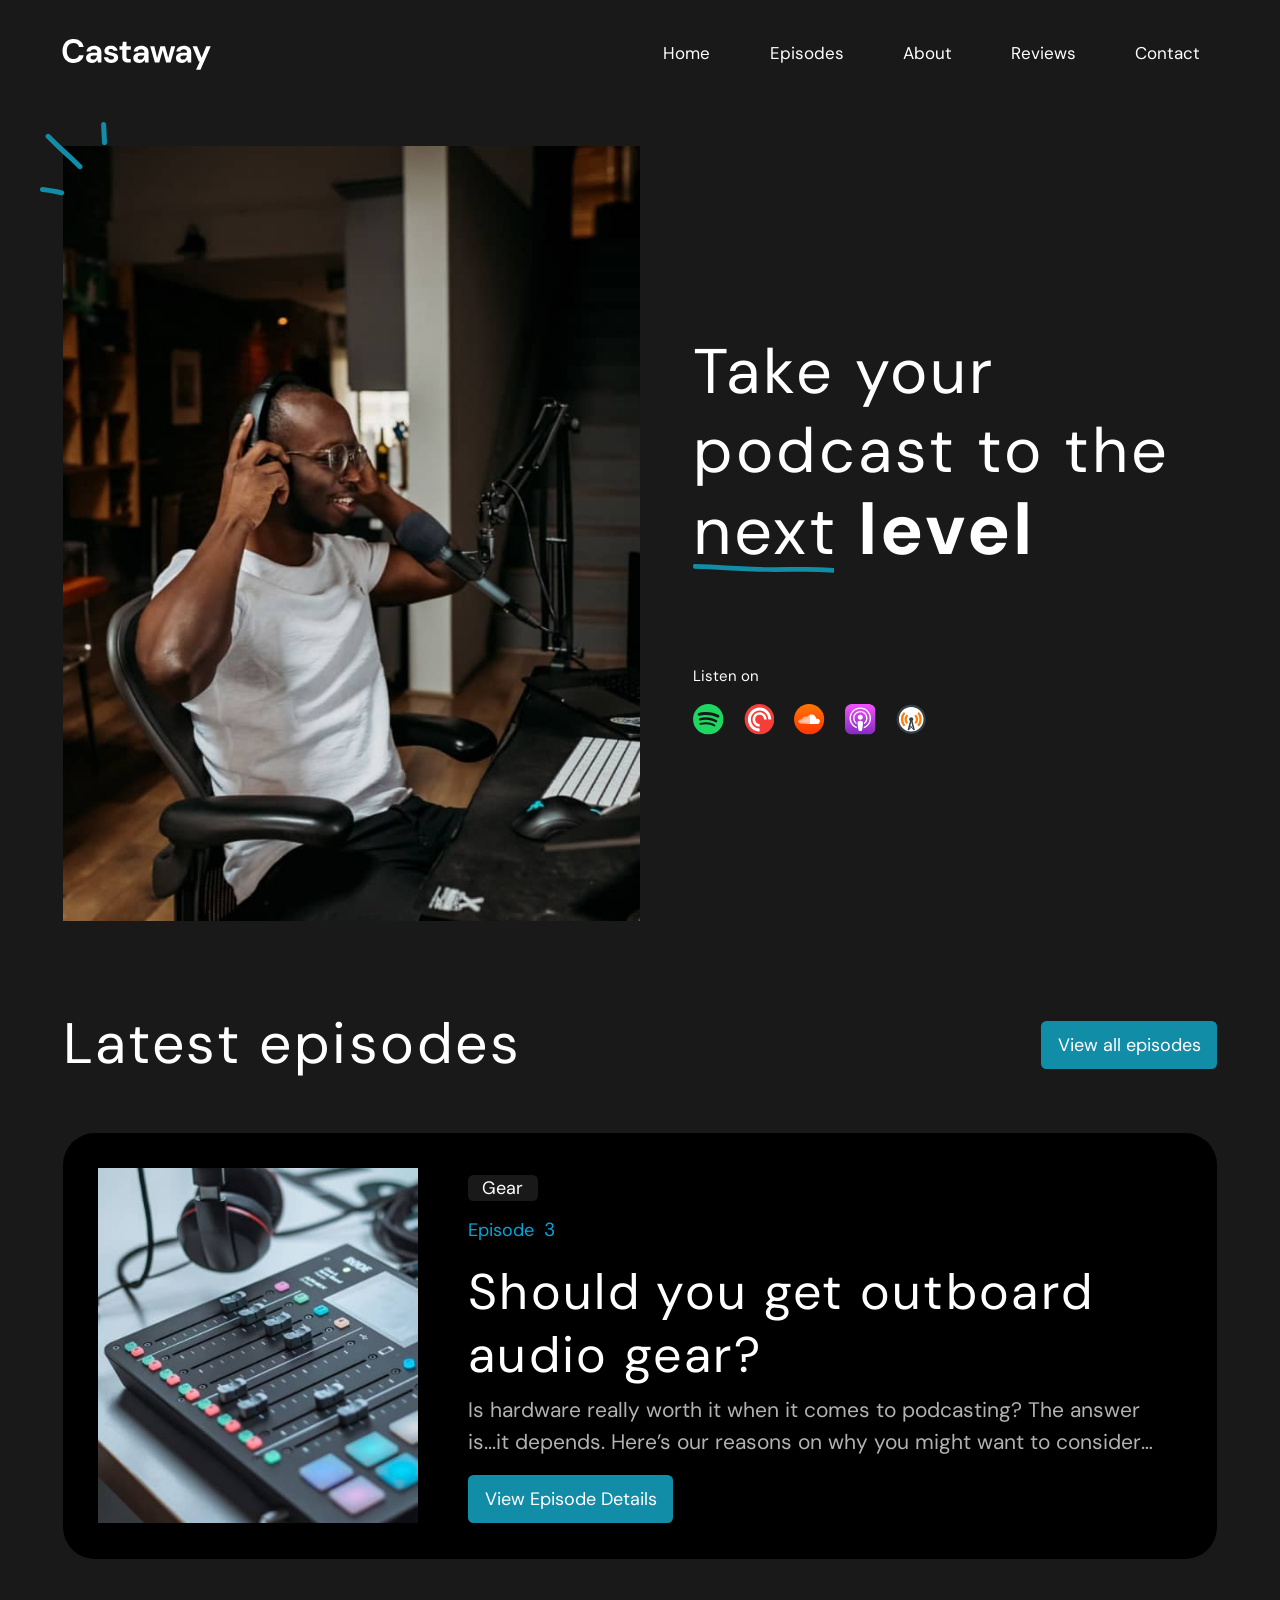
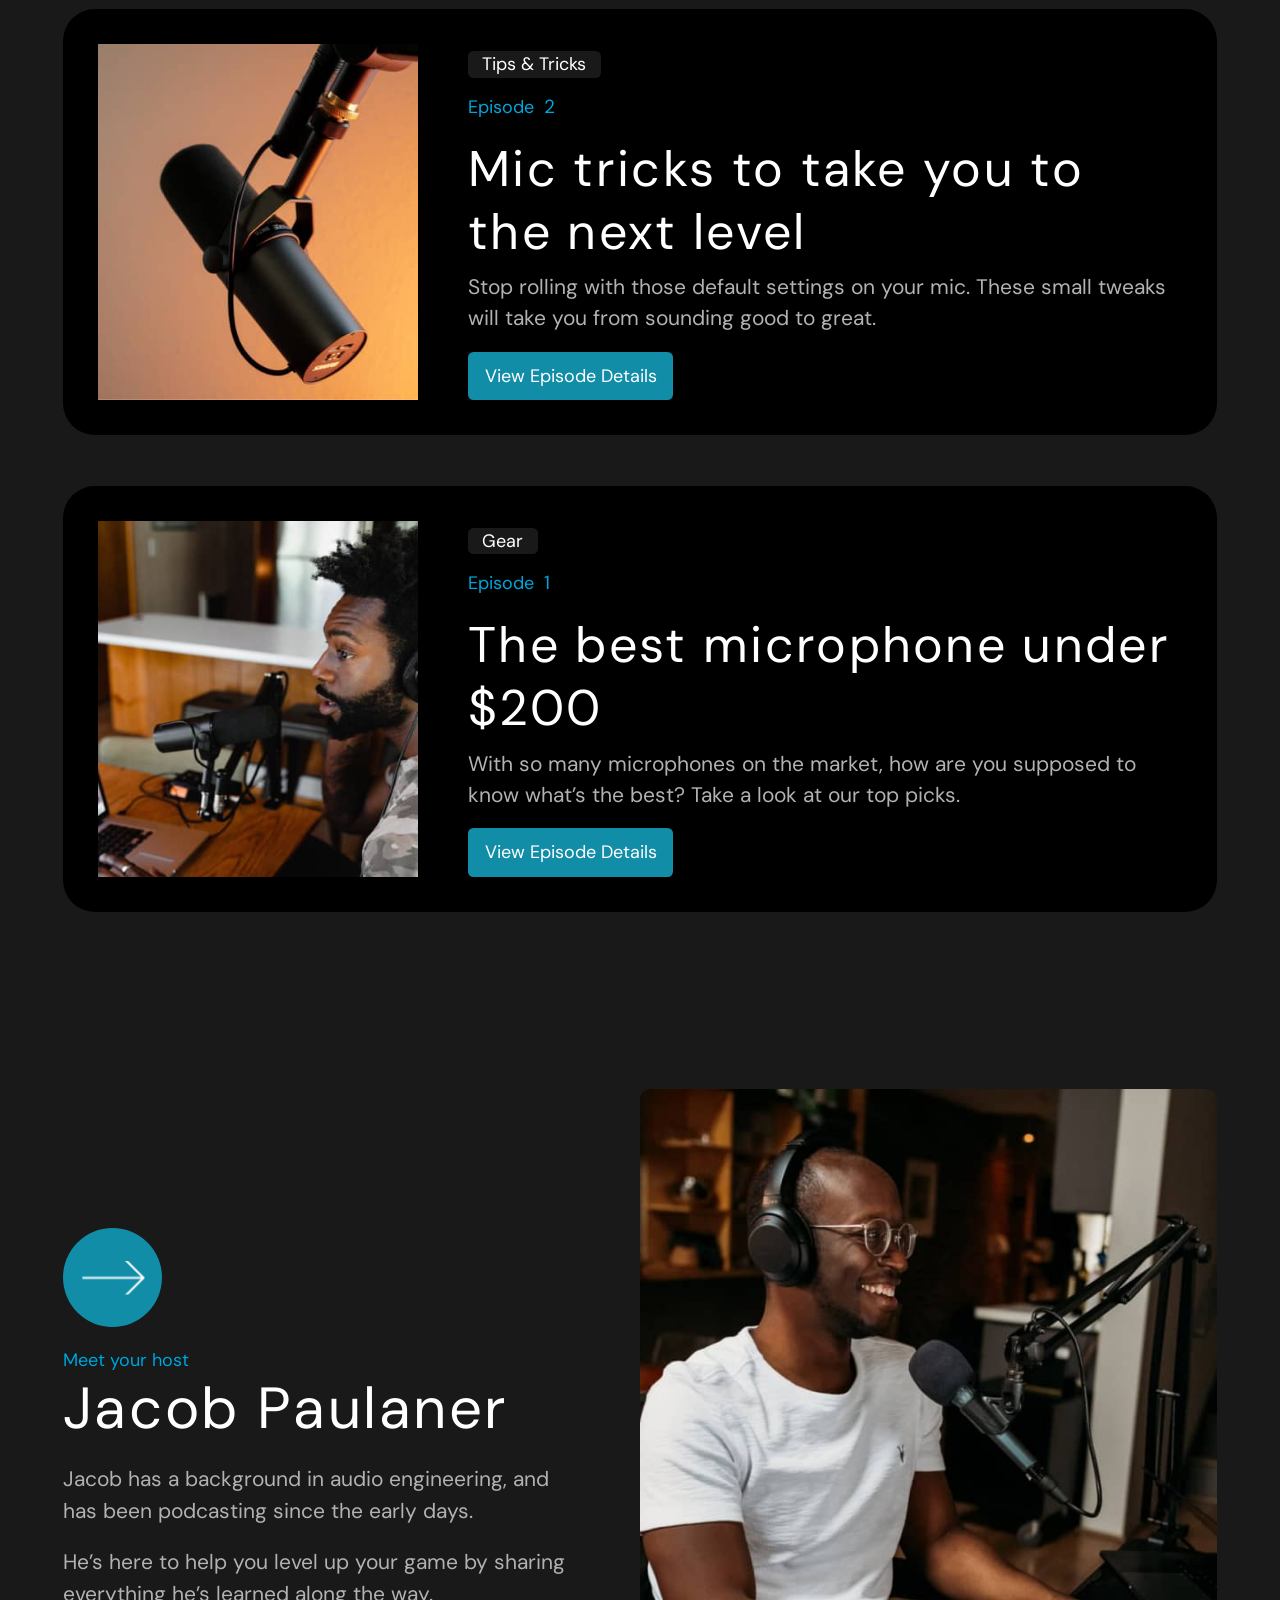
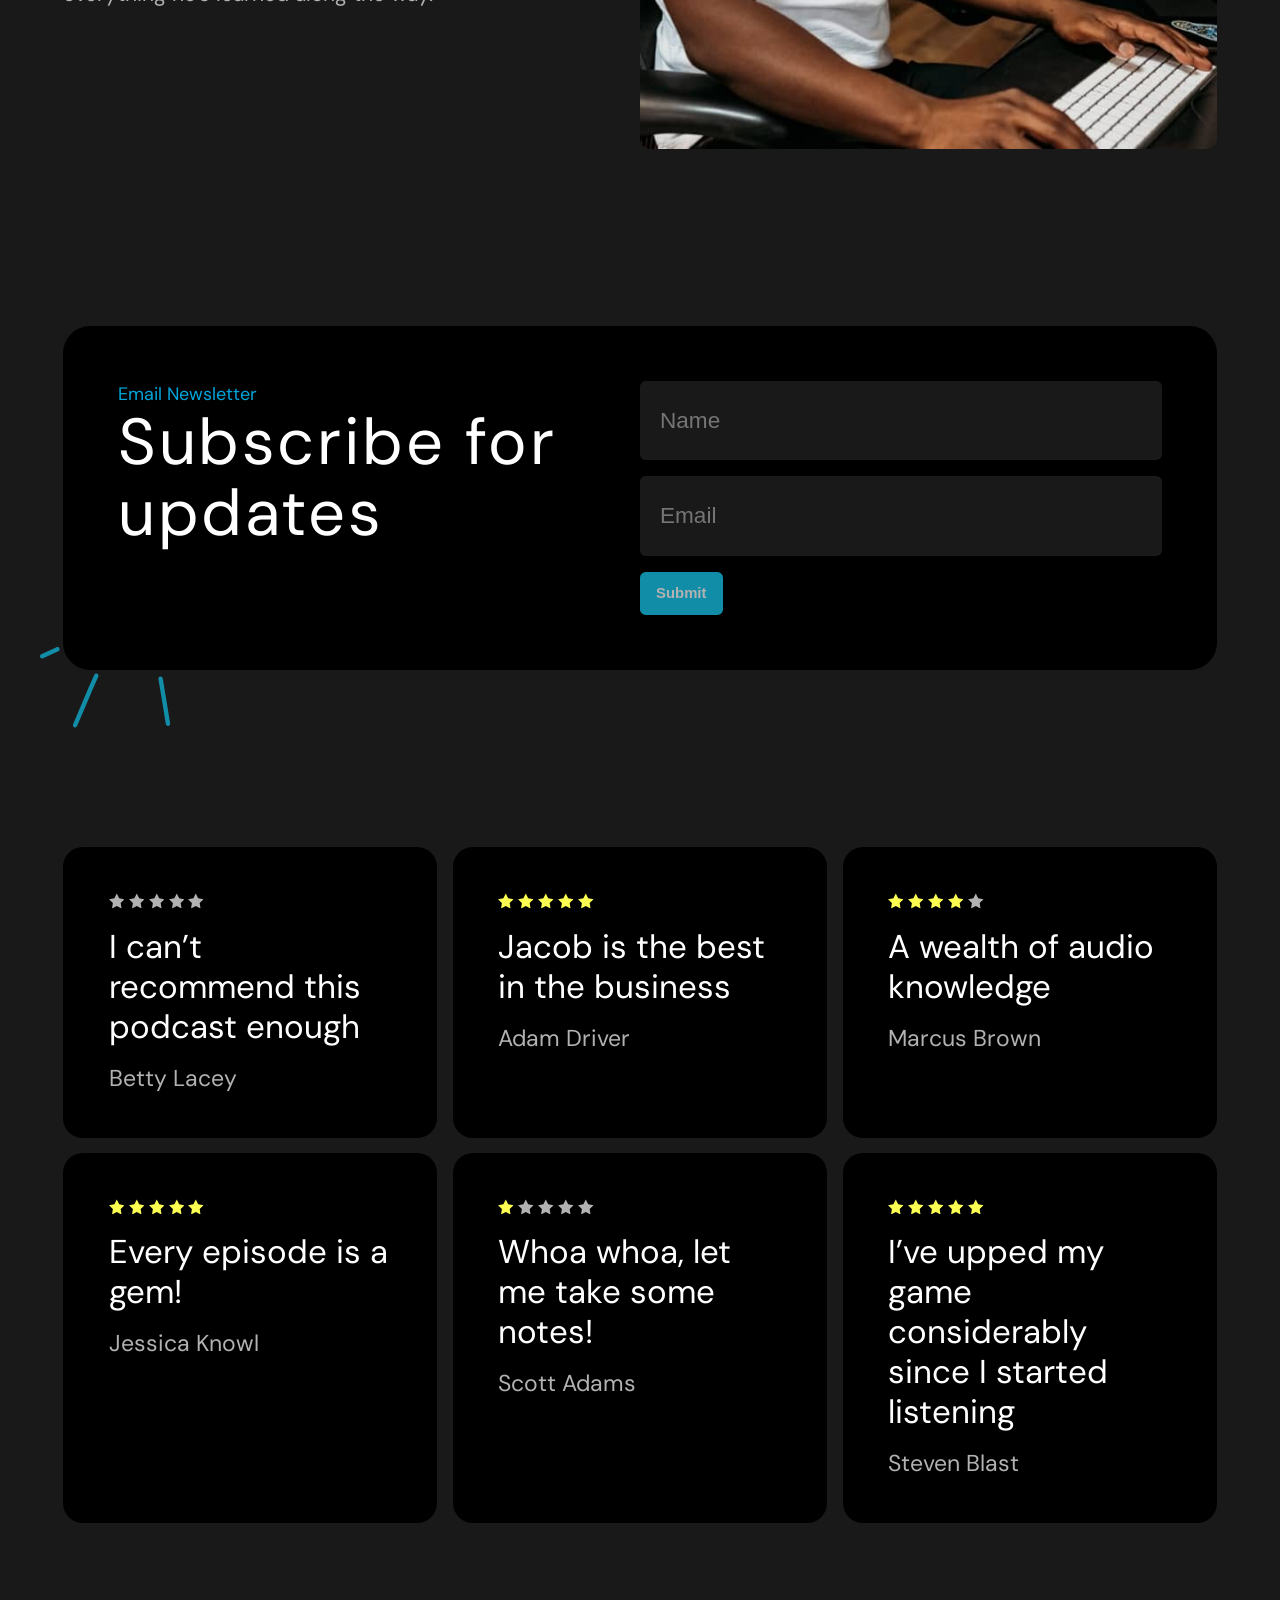
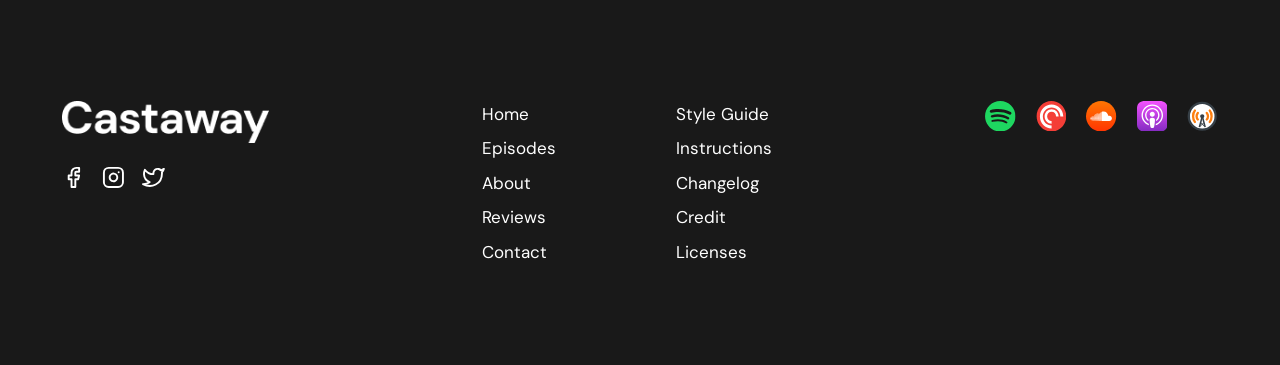
==== commit 55597f80: "80: After a deep refactoring of the header menu and a small refactoring of the footer" ====
--- a/index.html
+++ b/index.html
@@ -280,7 +280,7 @@
 								<div class="text-about__arrow"></div>
 								<div class="text-about__text-blue text-blue text-small">Meet your host</div>
 								<header class="text-about__header">
-									<h3 class="text-about__title" id="about-title">Jacob Paulaner</h3>
+									<h2 class="text-about__title" id="about-title">Jacob Paulaner</h2>
 									<div class="text-about__subtitle subtitle"><p>Jacob has a background in audio engineering, and has been podcasting since the early days.</p></div>
 									<div class="text-about__subtitle subtitle"><p>He’s here to help you level up your game by sharing everything he’s learned along the way.</p></div>
 								</header>
@@ -296,7 +296,7 @@
 						<div class="subscribe__col">
 							<div class="subscribe__text">
 								<div class="subscribe__text-blue text-blue text-small">Email Newsletter</div>
-								<h3 class="subscribe__title" id="subscribe-title">Subscribe for updates</h3>
+								<h2 class="subscribe__title" id="subscribe-title">Subscribe for updates</h2>
 							</div>
 						</div>
 						<div class="subscribe__col">
@@ -641,8 +641,7 @@
 							</ul>
 						</div>
 					</div>
-				</div>
-				
+				</div>				
 			</div>
 		</footer>
 
--- a/css/main.css
+++ b/css/main.css
@@ -598,16 +598,9 @@
 }
 @media (width >= 62rem) {
   .footer__row {
-    position: relative;
-    display: flex;
-    margin-bottom: 0;
-  }
-}
-@media (width >= 90rem) {
-  .footer__row {
-    position: relative;
     display: flex;
     justify-content: space-between;
+    margin-bottom: 0;
   }
 }
 .footer__col {
@@ -914,22 +907,19 @@
 }
 
 .menu__icon {
-  position: absolute;
+  position: relative;
   width: clamp(1.3125rem, 0.8203299776rem + 2.4608501119vw, 2rem);
   height: clamp(1rem, 0.6420581655rem + 1.7897091723vw, 1.5rem);
-  right: 0.9375rem;
-  z-index: 6;
-  transition: all 0.3s ease 0s;
+  z-index: 20;
 }
 .menu__icon span, .menu__icon::before, .menu__icon::after {
+  content: "";
   position: absolute;
+  left: 0;
   width: 100%;
   height: 17%;
-  background-color: var(--color-text-primary);
-  transition: all 0.3s ease 0s;
-}
-.menu__icon::before, .menu__icon::after {
-  content: "";
+  background: var(--color-text-primary);
+  transition: all 0.3s ease;
 }
 .menu__icon::before {
   top: 0;
@@ -939,13 +929,10 @@
 }
 .menu__icon span {
   top: 50%;
-  transform: translate(0, -50%);
-}
-.menu__icon._active {
-  top: 50%;
+  transform: translateY(-50%);
 }
 .menu__icon._active span {
-  transform: scale(0) translate(0, -50%);
+  opacity: 0;
 }
 .menu__icon._active::before, .menu__icon._active::after {
   top: 50%;
@@ -956,11 +943,6 @@
 }
 .menu__icon._active::after {
   transform: rotate(45deg) translate(-0.1875rem, -50%);
-}
-@media (min-width: 36rem) {
-  .menu__icon {
-    right: 1.25rem;
-  }
 }
 @media (min-width: 48rem) {
   .menu__icon {
@@ -974,52 +956,79 @@
   }
 }
 .menu__body {
-  position: absolute;
-  top: 0;
-  left: -150%;
-  height: 100vh;
-  width: 100%;
-  background-color: rgba(6, 33, 55, 0.9);
+  position: fixed;
+  inset: 0;
   display: flex;
-  z-index: 5;
-  overflow: auto;
-  transition: all 0.3s ease 0s;
+  flex-direction: column;
+  justify-content: center;
+  align-items: center;
+  background: transparent;
+  opacity: 0;
+  pointer-events: none;
+  transform: scale(1.03);
+  transition: opacity 0.3s ease, transform 0.3s ease;
+  z-index: 10;
 }
 .menu__body._active {
-  left: 0;
+  opacity: 1;
+  pointer-events: auto;
+  transform: scale(1);
 }
 @media (min-width: 48rem) {
   .menu__body {
     position: static;
     height: auto;
-    background-color: transparent;
-  }
-}
-.menu__list {
+    background: transparent;
+    transform: none;
+    opacity: 1;
+    visibility: visible;
+  }
+}
+.menu__body .menu__overlay {
+  position: absolute;
+  inset: 0;
+  background-color: rgba(0, 0, 0, 0.6);
+  opacity: 0;
+  transition: opacity 0.3s ease;
+  z-index: 1;
+}
+.menu__body._active .menu__overlay {
+  opacity: 1;
+}
+.menu__body .menu__list {
+  position: relative;
+  z-index: 2;
   display: flex;
   flex-direction: column;
-  padding: 1.875rem;
-  gap: 0;
-  margin: auto;
-}
-@media (min-width: 48rem) {
-  .menu__list {
+  align-items: center;
+  gap: 1.5rem;
+  transform: translateY(20px);
+  opacity: 0;
+  transition: opacity 0.4s ease, transform 0.4s ease;
+}
+@media (width >= 48rem) {
+  .menu__body .menu__list {
     flex-direction: row;
-    flex-wrap: wrap;
     padding: 0;
-  }
-}
-@media (width >= 48rem) {
-  .menu__item:last-child .menu__link {
-    padding-right: 0;
-  }
+    pointer-events: auto;
+    opacity: 1;
+    transform: translateY(0);
+  }
+}
+.menu__body._active .menu__list {
+  opacity: 1;
+  transform: translateY(0);
+  transition-delay: 0.1s;
 }
 .menu__link {
-  display: block;
   font-size: clamp(1.5rem, 1.1420581655rem + 1.7897091723vw, 2rem);
   line-height: clamp(5rem, 3.5682326622rem + 7.158836689vw, 7rem);
   color: var(--color-text-primary);
   text-decoration: none;
+  transition: color 0.3s ease;
+}
+.menu__link:hover {
+  color: var(--color-accent-blue);
 }
 @media (width >= 48rem) {
   .menu__link {
@@ -1032,6 +1041,10 @@
   .menu__link:hover, .menu__link:active {
     color: var(--color-accent-blue);
   }
+}
+
+body._lock {
+  overflow: hidden;
 }
 
 .soc1als-1__list {
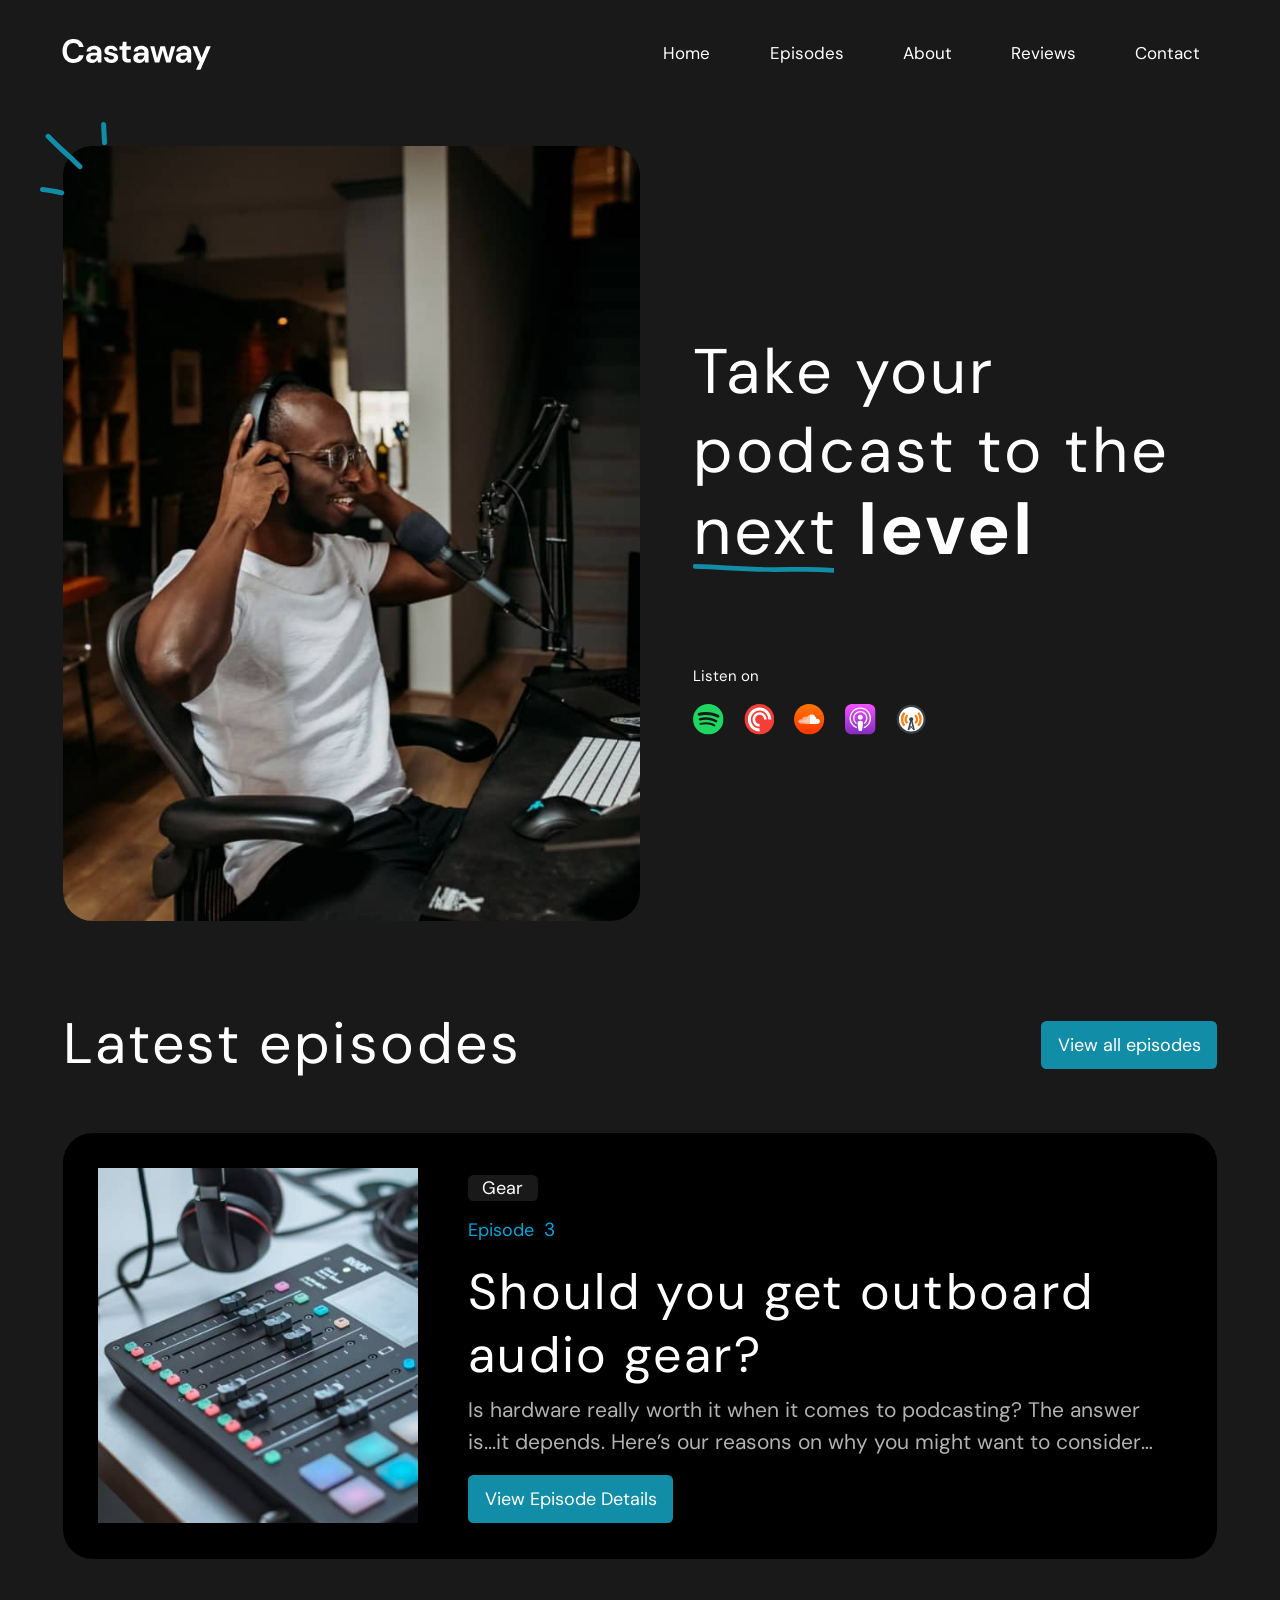
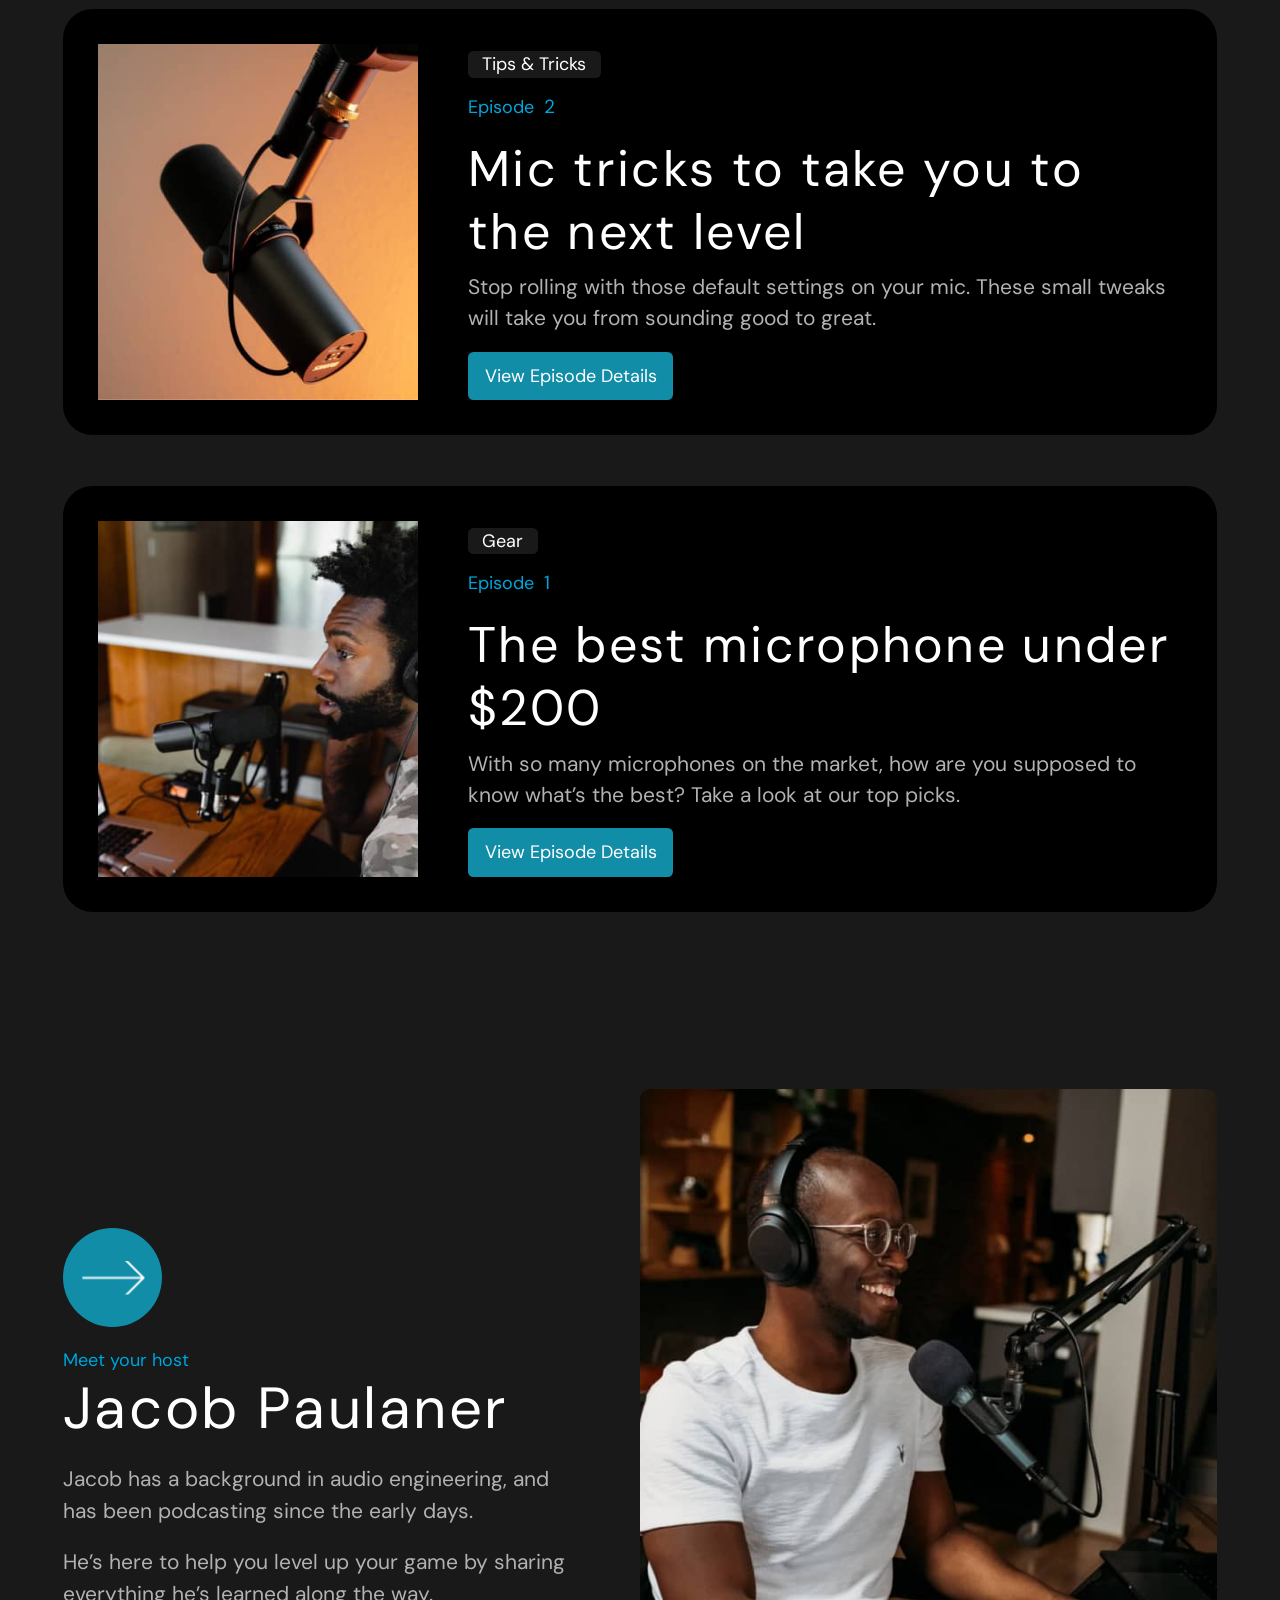
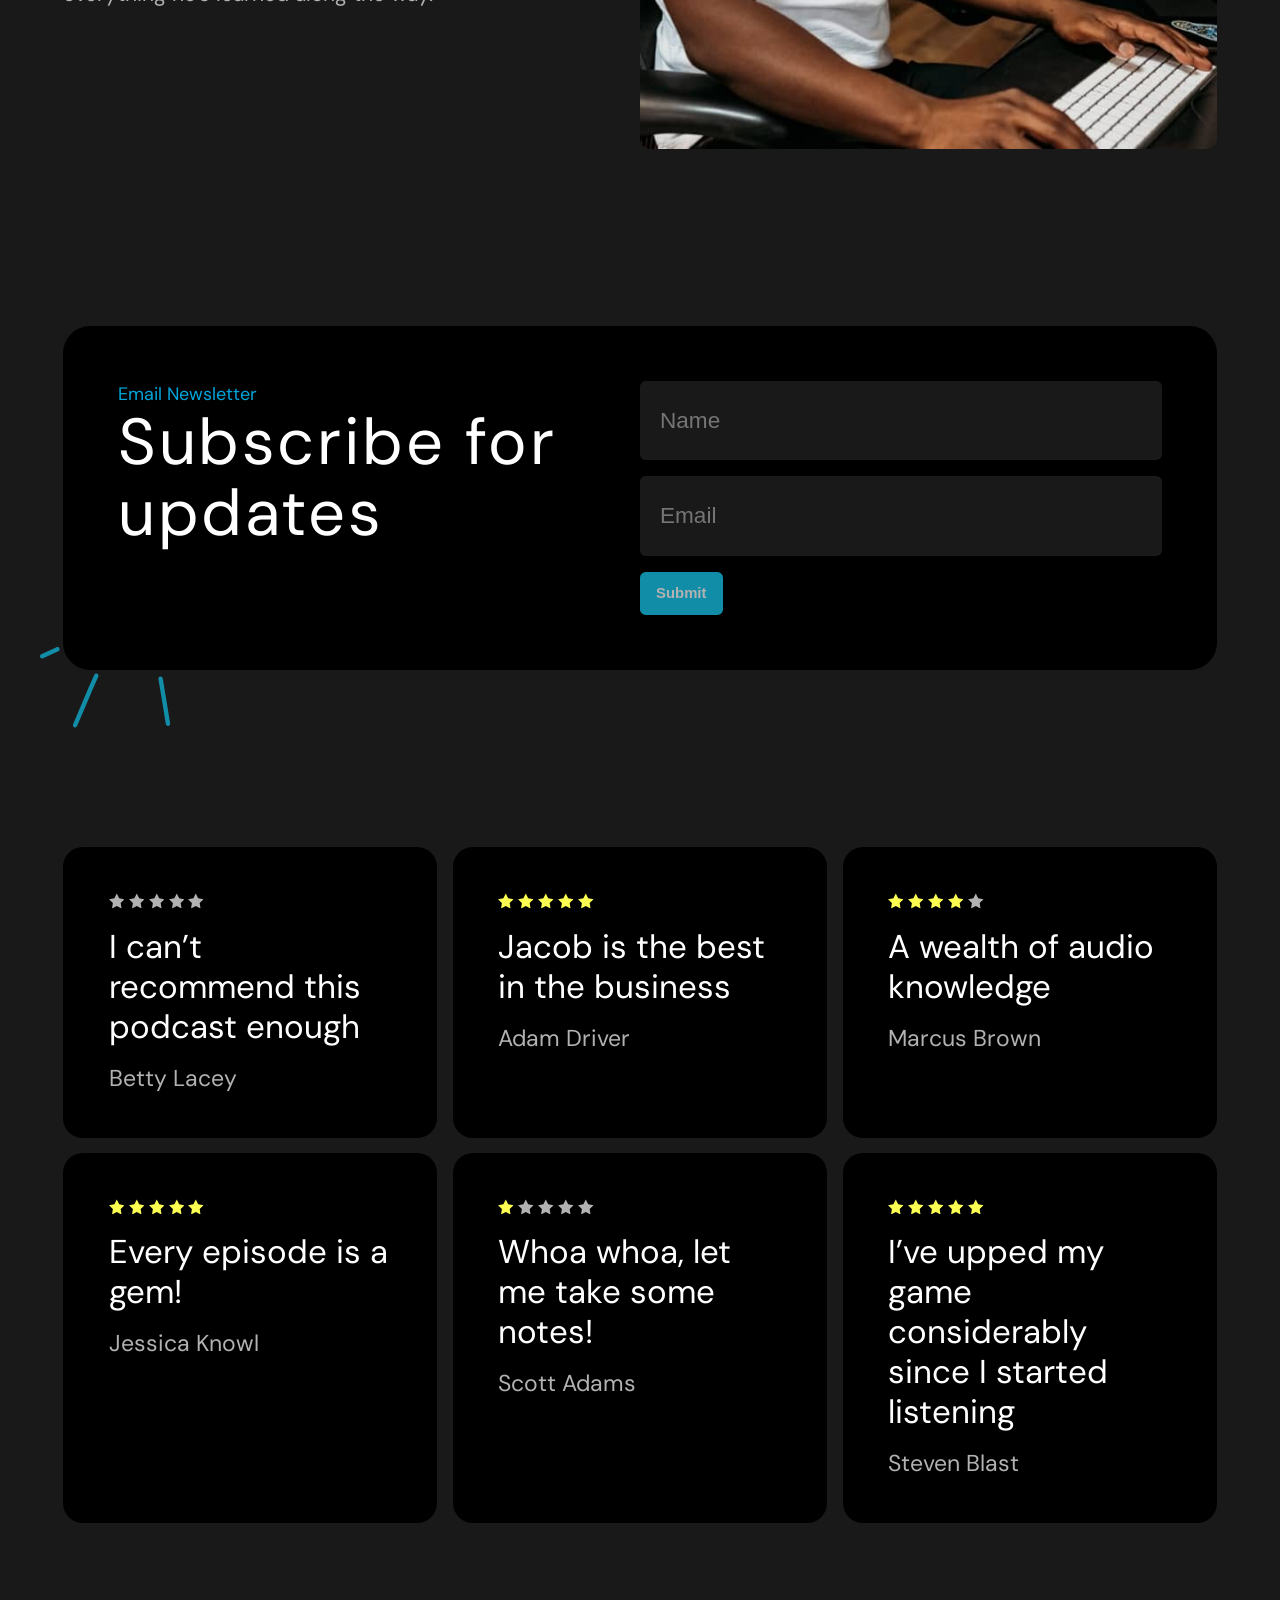
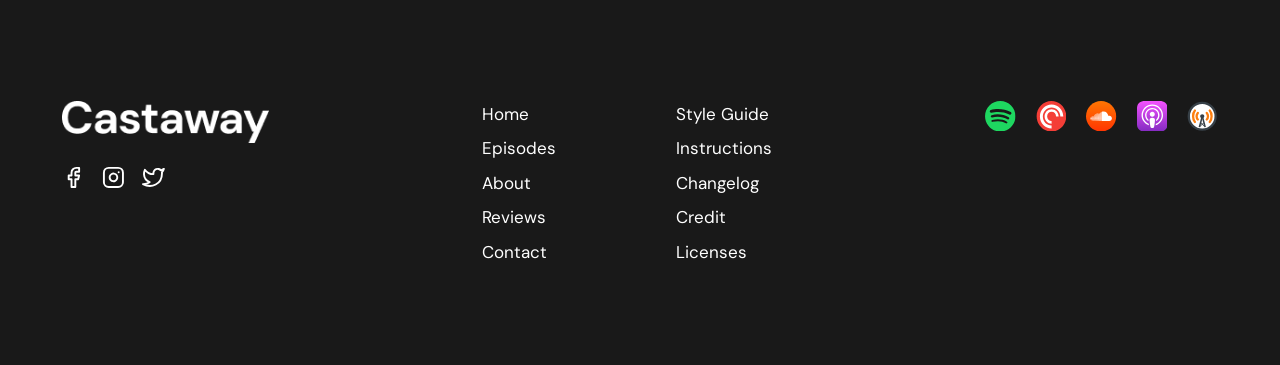
==== commit aa3c6328: "84: Added the border-radius to the hero section" ====
--- a/index.html
+++ b/index.html
@@ -204,9 +204,9 @@
 				<div class="episodes__container">
 					<ul class="episodes__list">
 						<li class="episodes__item">
-							<article class="episodes__card  card-episodes"  aria-label='Should you get outboard audio gear?' title=" aria-label='Should you get outboard audio gear?">
+							<a href="#" class="episodes__card  card-episodes"  aria-label='Should you get outboard audio gear?' title=" aria-label='Should you get outboard audio gear?">
 								<div class="card-episodes__border">									
-									<div class="card-episodes__text">
+									<div class="card-episodes__body">
 										<div class="card-episodes__container">
 											<p class="card-episodes__top-title text-small">Gear</p>
 											<p class="card-episodes__text-blue text-blue text-small ">Episode <span>3</span></p>
@@ -214,19 +214,19 @@
 												<h3 class="card-episodes__title ellipsis-text">Should you get outboard audio gear?</h3>
 												<div class="card-episodes__subtitle subtitle ellipsis-text"><p>Is hardware really worth it when it comes to podcasting? The answer is...it depends. Here’s our reasons on why you might want to consider picking...</p></div>
 											</header>
-											<a href="#" class="card-episodes__button button text-small">View Episode Details</a>
+											<span class="card-episodes__button button text-small">View Episode Details</span>
 										</div>
 									</div>
-									<a href="#" class="card-episodes__image">
+									<div class="card-episodes__image">
 										<img loading="lazy" src="./img/images/episodes-img/episodes-img_1.jpg" width="389" height="432" alt="image of episodes_3">
-									</a>
+									</div>
 								</div>
-							</article>
+							</a>
 						</li>
 						<li class="episodes__item">
-							<article class="episodes__card  card-episodes"  aria-label='Should you get outboard audio gear?' title=" aria-label='Should you get outboard audio gear?'">
+							<a href="#" class="episodes__card  card-episodes"  aria-label='Should you get outboard audio gear?' title=" aria-label='Should you get outboard audio gear?'">
 								<div class="card-episodes__border">									
-									<div class="card-episodes__text">
+									<div class="card-episodes__body">
 										<div class="card-episodes__container">
 											<p class="card-episodes__top-title text-small">Tips & Tricks</p>
 											<p class="card-episodes__text-blue text-blue text-small">Episode <span>2</span></p>
@@ -234,19 +234,19 @@
 												<h3 class="card-episodes__title ellipsis-text">Mic tricks to take you to the next level</h3>
 												<div class="card-episodes__subtitle subtitle ellipsis-text"><p>Stop rolling with those default settings on your mic. These small tweaks will take you from sounding good to great.</p></div>
 											</header>
-											<a href="#" class="card-episodes__button button text-small">View Episode Details</a>
+											<span class="card-episodes__button button text-small">View Episode Details</span>
 										</div>
 									</div>
-									<a href="#" class="card-episodes__image">
+									<div class="card-episodes__image">
 										<img loading="lazy" src="./img/images/episodes-img/episodes-img_2.jpg" width="389" height="432" alt="image of episodes_3">
-									</a>
+									</div>
 								</div>
-							</article>
+							</a>
 						</li>
 						<li class="episodes__item">
-							<article class="episodes__card  card-episodes"  aria-label='Should you get outboard audio gear?' title=" aria-label='Should you get outboard audio gear?'">
+							<a href="#" class="episodes__card  card-episodes"  aria-label='Should you get outboard audio gear?' title=" aria-label='Should you get outboard audio gear?'">
 								<div class="card-episodes__border">									
-									<div class="card-episodes__text">
+									<div class="card-episodes__body">
 										<div class="card-episodes__container">
 											<p class="card-episodes__top-title text-small">Gear</p>
 											<p class="card-episodes__text-blue text-blue text-small">Episode <span>1</span></p>
@@ -254,14 +254,14 @@
 												<h3 class="card-episodes__title ellipsis-text">The best microphone under $200</h3>
 												<div class="card-episodes__subtitle subtitle ellipsis-text"><p>With so many microphones on the market, how are you supposed to know what’s the best? Take a look at our top picks.</p></div>
 											</header>
-											<a href="#" class="card-episodes__button button text-small">View Episode Details</a>
+											<span class="card-episodes__button button text-small">View Episode Details</span>
 										</div>
 									</div>
-									<a href="#" class="card-episodes__image">
+									<div class="card-episodes__image">
 										<img loading="lazy" src="./img/images/episodes-img/episodes-img_3.jpg" width="389" height="432" alt="image of episodes_3">
-									</a>
+									</div>
 								</div>
-							</article>
+							</a>
 						</li>
 					</ul>
 				</div>
@@ -301,8 +301,8 @@
 						</div>
 						<div class="subscribe__col">
 							<form class="subscribe__form form-subscribe align-center" action="#" id="form">
-								<input class="form-subscribe__form _req" type="text" id="name" name="name" placeholder="Name" autocomplete="given-name">
-								<input class="form-subscribe__form _req _email" type="email" id="email" name="email" placeholder="Email" autocomplete="off">
+								<input class="form-subscribe__field _req" type="text" id="name" name="name" placeholder="Name" autocomplete="given-name">
+								<input class="form-subscribe__field _req _email" type="email" id="email" name="email" placeholder="Email" autocomplete="off">
 								<button class="form-subscribe__button button-subscribe" type="submit" aria-label="Submit">Submit</button>
 							</form>
 						</div>
--- a/css/main.css
+++ b/css/main.css
@@ -274,7 +274,7 @@
     column-gap: clamp(2.5rem, 1.5714285714rem + 1.9345238095vw, 3.3125rem);
     padding: clamp(1.25rem, -0.1785714286rem + 2.9761904762vw, 2.5rem);
     background-color: var(--color-bg-cards);
-    border-radius: clamp(1.375rem, 0.2348574822rem + 2.3752969121vw, 2rem);
+    border-radius: clamp(1.375rem, 0.6607142857rem + 1.4880952381vw, 2rem);
   }
   .card-episodes__border > div:nth-child(1) {
     order: 2;
@@ -305,13 +305,13 @@
     width: auto;
   }
 }
-.card-episodes__text {
+.card-episodes__body {
   position: absolute;
   z-index: 1;
   padding-block: clamp(1.25rem, 0.3551454139rem + 4.4742729306vw, 2.5rem);
 }
 @media (width >= 48rem) {
-  .card-episodes__text {
+  .card-episodes__body {
     position: static;
     width: 80%;
     padding: 0;
@@ -343,6 +343,7 @@
   padding-block: 0;
   padding-inline: 0.75rem;
   background-color: var(--color-bg-primary);
+  color: var(--color-text-primary);
 }
 @media (width >= 48rem) {
   .card-episodes__top-title {
@@ -389,6 +390,7 @@
 }
 .card-episodes__header {
   margin-bottom: clamp(4.3125rem, -2.4436521253rem + 33.7807606264vw, 13.75rem);
+  color: var(--color-text-primary);
 }
 @media (width >= 48rem) {
   .card-episodes__header {
@@ -439,6 +441,9 @@
   .card-episodes__button {
     margin: 0;
     align-self: flex-start;
+  }
+  .card-episodes__button:hover {
+    background-image: none;
   }
 }
 
@@ -719,7 +724,7 @@
   opacity: 1;
   visibility: visible;
 }
-.form-subscribe__form {
+.form-subscribe__field {
   position: relative;
   width: clamp(16.25rem, 6.4065995526rem + 49.2170022371vw, 30rem);
   padding: 0.75rem 0.625rem;
@@ -730,39 +735,39 @@
   background-color: var(--color-bg-primary);
 }
 @media (width: 48rem) {
-  .form-subscribe__form {
+  .form-subscribe__field {
     font-size: 1rem;
     line-height: 1.25rem;
     border-radius: 0.3125rem;
   }
 }
 @media (width >= 48rem) {
-  .form-subscribe__form {
+  .form-subscribe__field {
     width: 100%;
     padding: 1rem 0.75rem;
   }
 }
 @media (width >= 62rem) {
-  .form-subscribe__form {
+  .form-subscribe__field {
     padding: 1.375rem 0.625rem 1.375rem 1.125rem;
   }
 }
 @media (width >= 75rem) {
-  .form-subscribe__form {
+  .form-subscribe__field {
     padding: 1.625rem 0.625rem 1.625rem 1.25rem;
   }
 }
 @media (width >= 90rem) {
-  .form-subscribe__form {
+  .form-subscribe__field {
     width: 32.625rem;
     height: 5.125rem;
     margin: 0;
   }
 }
-.form-subscribe__form:focus {
+.form-subscribe__field:focus {
   box-shadow: 0px 0px 10px 2px var(--color-text-primary);
 }
-.form-subscribe__form._error {
+.form-subscribe__field._error {
   border: 3px solid var(--color-accent-red);
 }
 .form-subscribe__label {
@@ -1210,6 +1215,7 @@
     position: relative;
     top: 0%;
     padding: 0;
+    border-radius: clamp(1.375rem, 0.6607142857rem + 1.4880952381vw, 2rem);
   }
   .hero__image::before {
     content: "";
@@ -1230,12 +1236,17 @@
     left: -4%;
   }
 }
+@media (width >= 48rem) {
+  .hero__image img {
+    border-radius: clamp(1.375rem, 0.6607142857rem + 1.4880952381vw, 2rem);
+  }
+}
 .hero__body {
   position: absolute;
   bottom: 1.25rem;
   padding-inline: 0.9375rem;
 }
-@media (min-width: 36rem) {
+@media (width >= 36rem) {
   .hero__body {
     padding-inline: 1.25rem;
   }
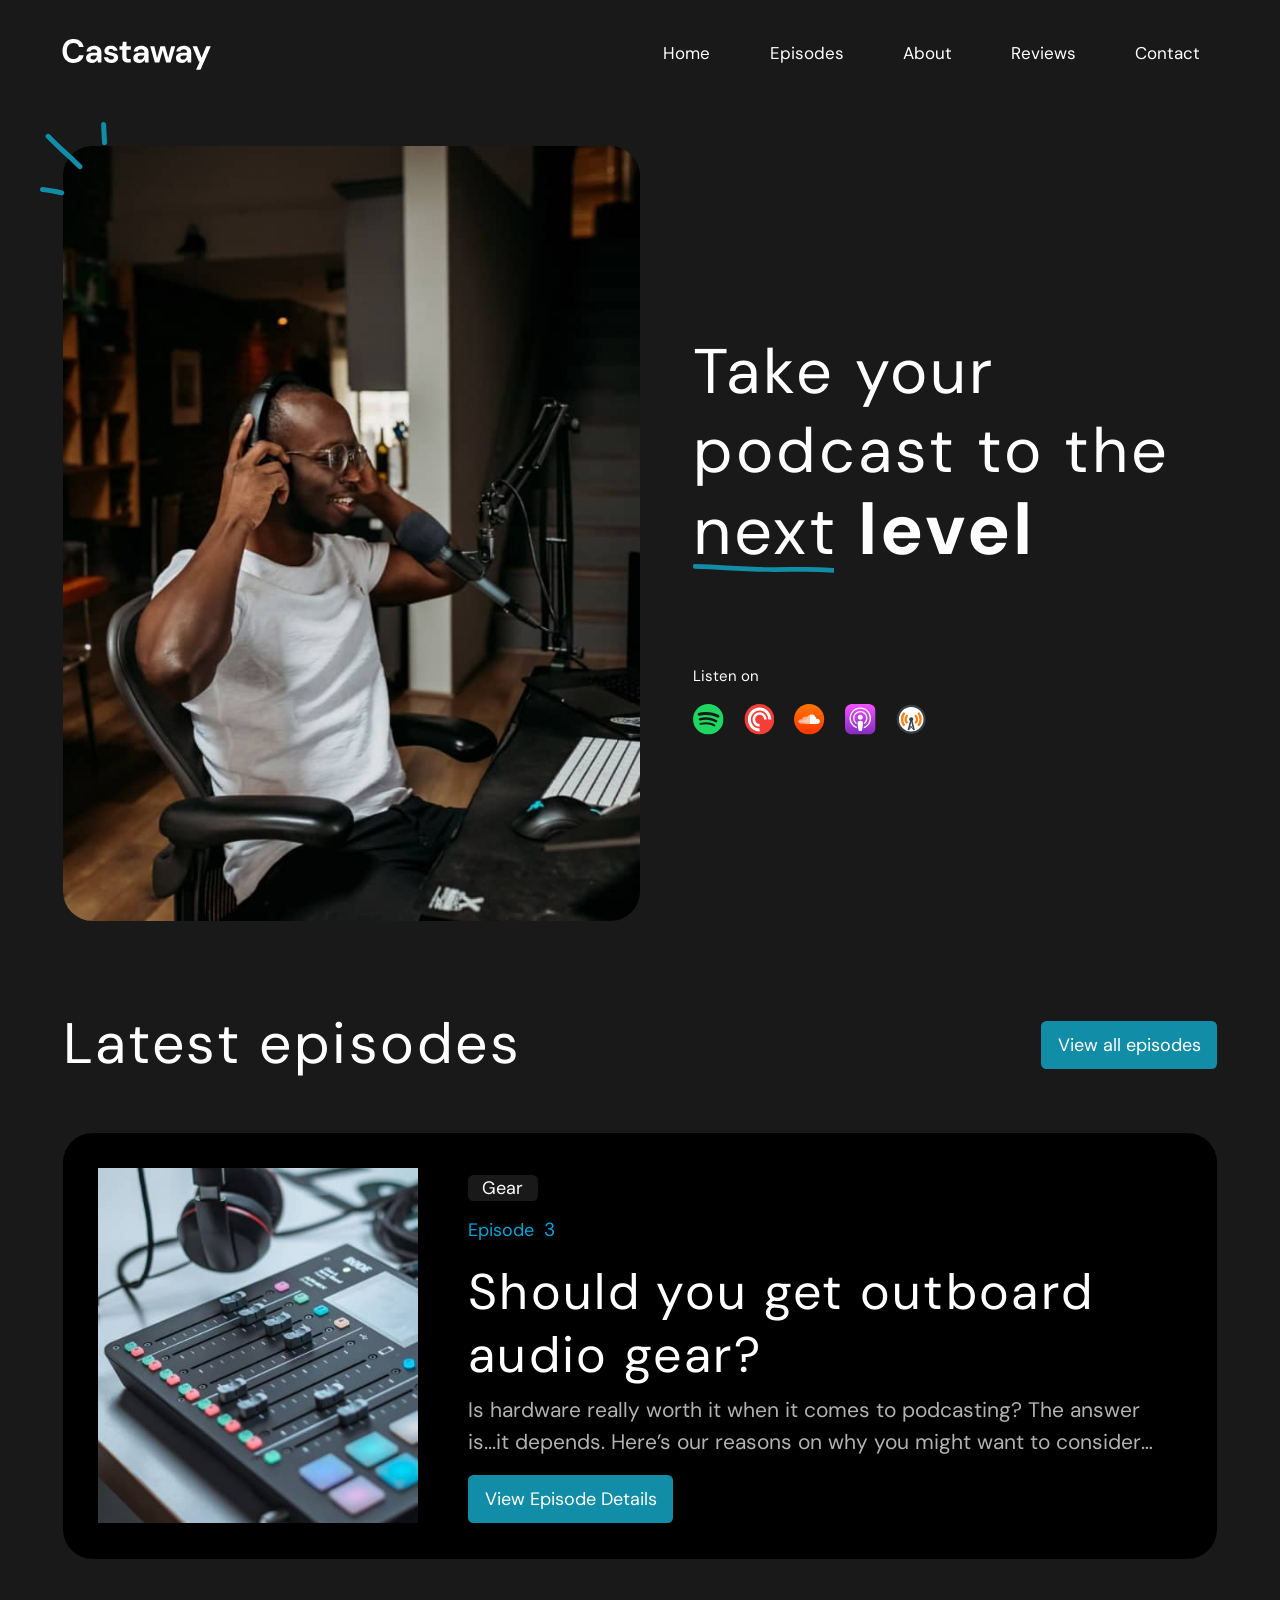
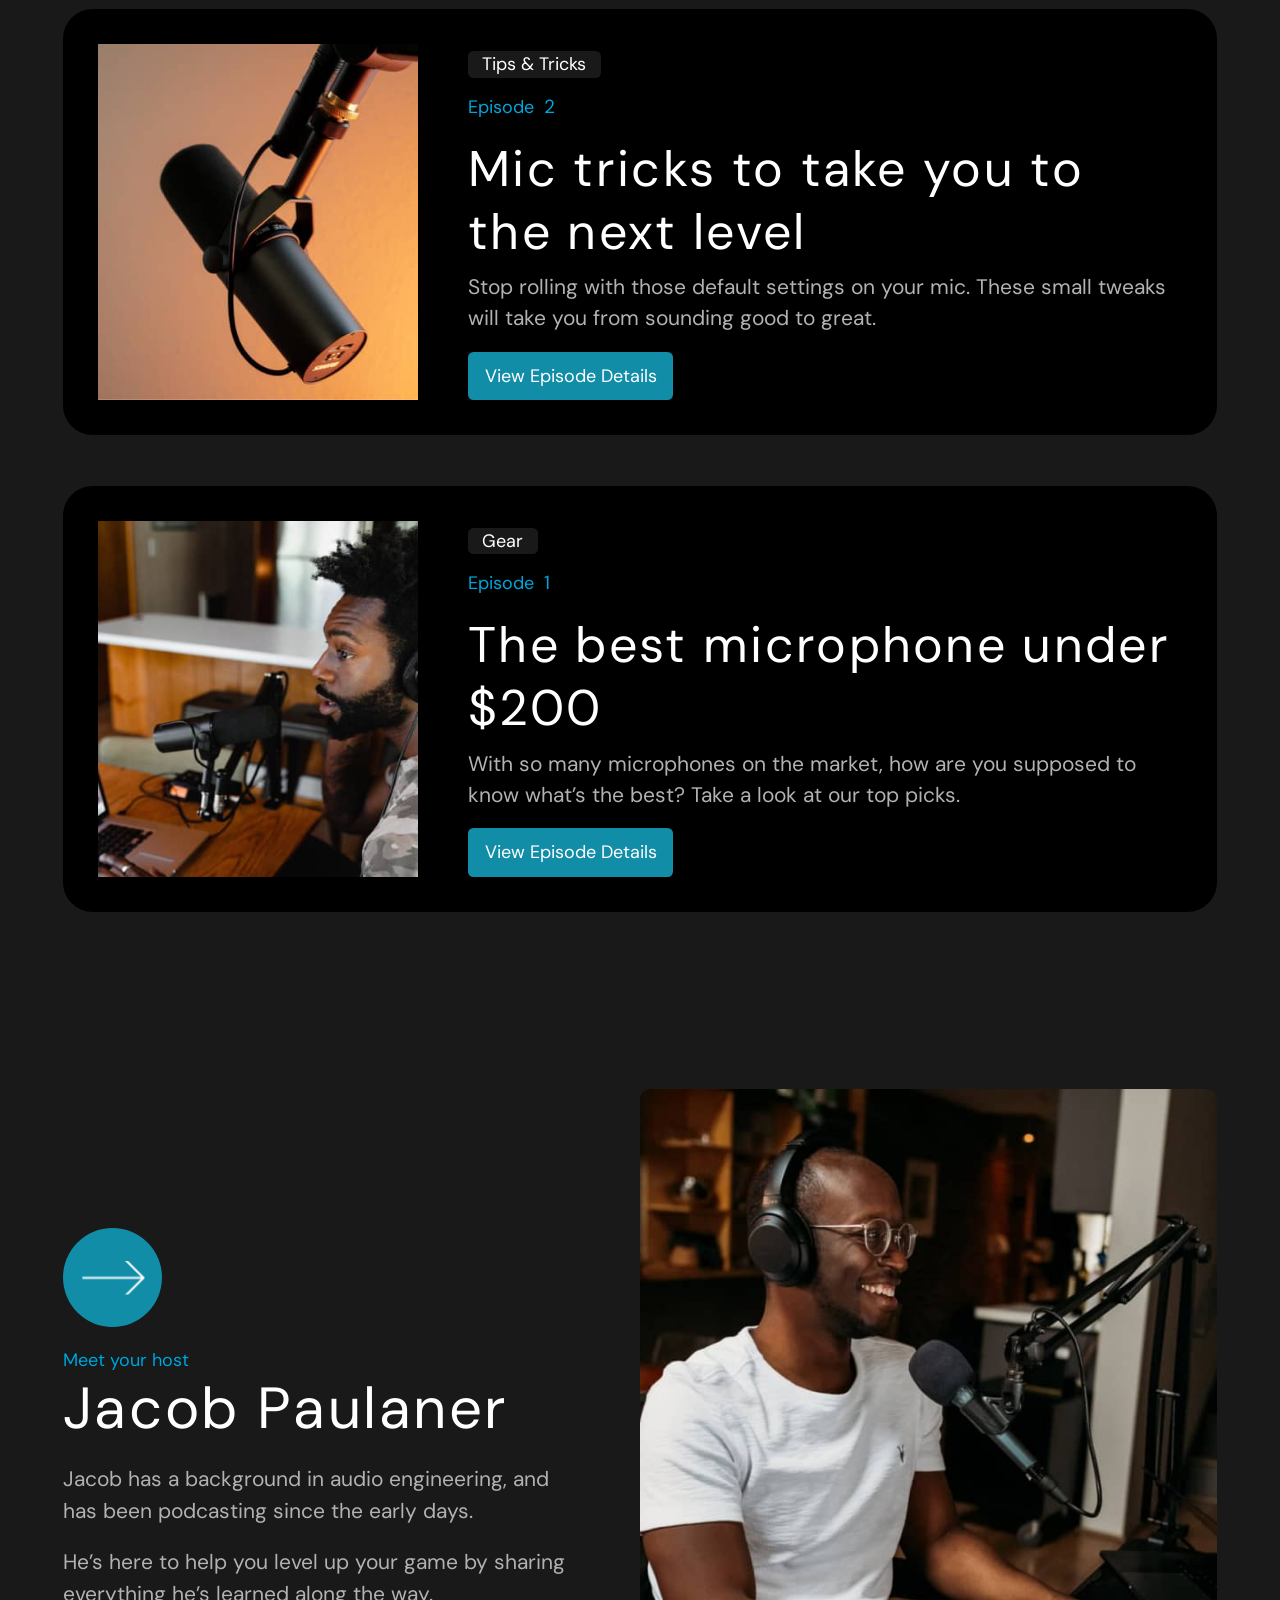
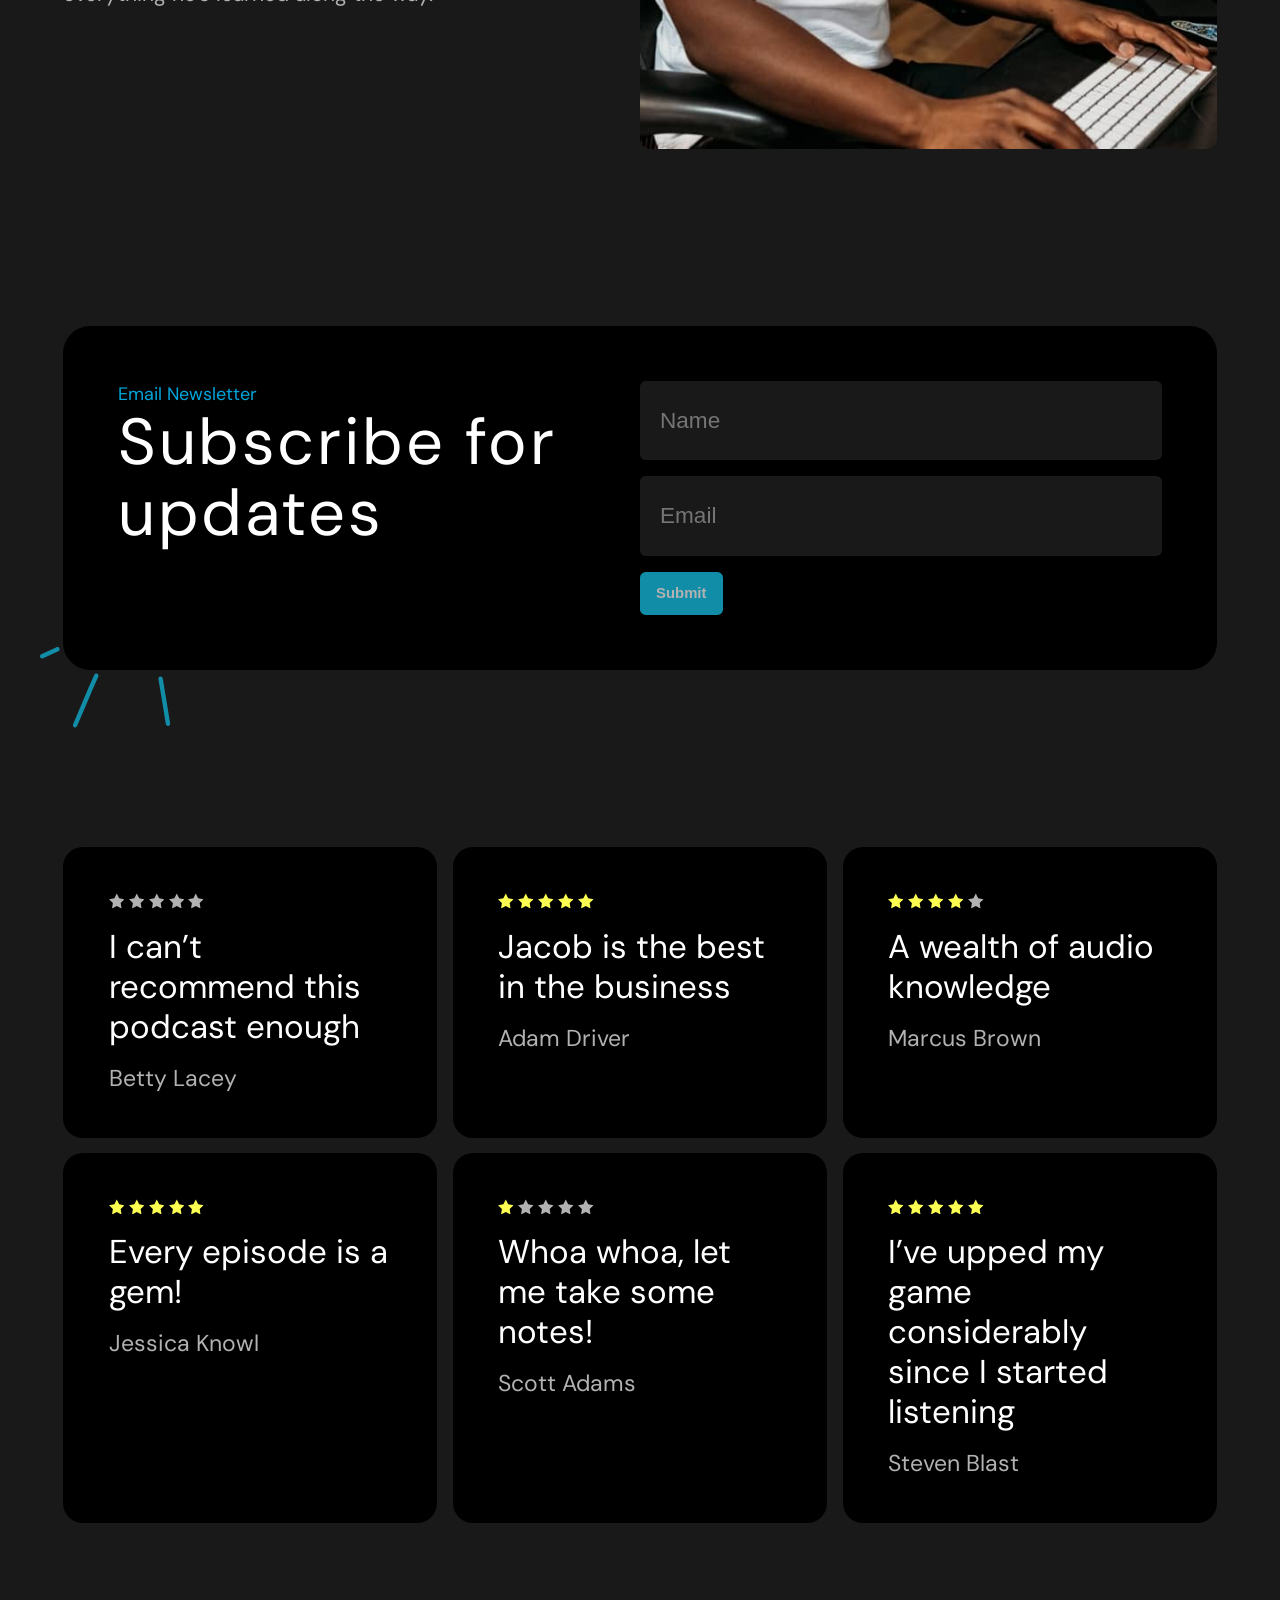
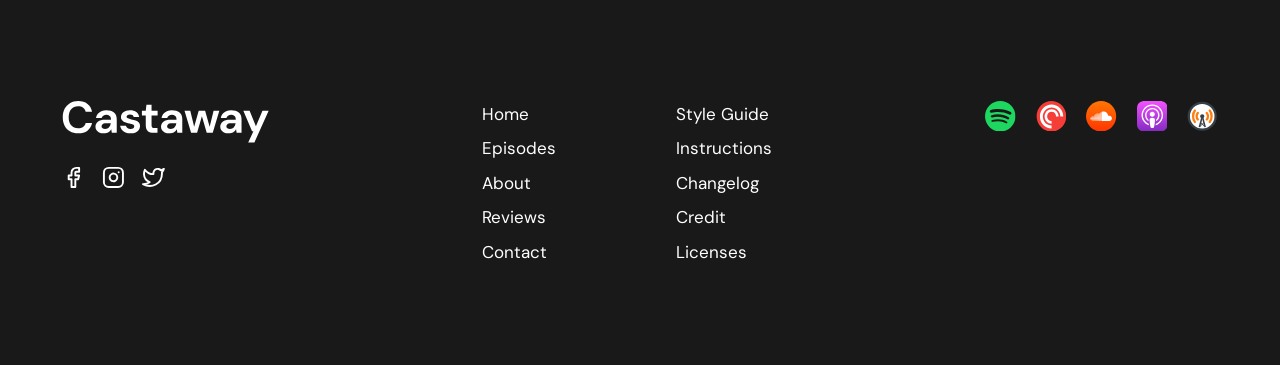
==== commit f5b8d44a: "85: Logo refactoring: replacing png with svg" ====
--- a/index.html
+++ b/index.html
@@ -15,7 +15,7 @@
 		<header class="header">
 			<div class="header__container container align-center">
 				<a href="/" class="header__logo" aria-label="Home" title="Home">
-					<img class="header__logo-img" width="160" height="33" src="./img/images/header/logo.svg" alt="logo">
+					<img class="header__logo-img" width="160" height="33" src="./img/images/header/logo.svg" alt="logo picture">
 				</a>
 				<div class="header__menu menu align-center">
 					<div class="menu__icon"><span></span></div>
@@ -426,7 +426,7 @@
 				<div class="footer__row">
 					<div class="footer__col">
 						<a href="#home" class="footer__logo">
-							<img class="footer__logo-img" loading="lazy" src="./img/images/footer/footer-logo.png" width="223" height="46" alt="logo picture">
+							<img class="footer__logo-img" loading="lazy" src="./img/images/header/logo.svg" width="223" height="46" alt="logo picture">
 						</a>
 						<div class="footer__soc1als-2 soc1als-2">
 							<ul class="soc1als-2__list">
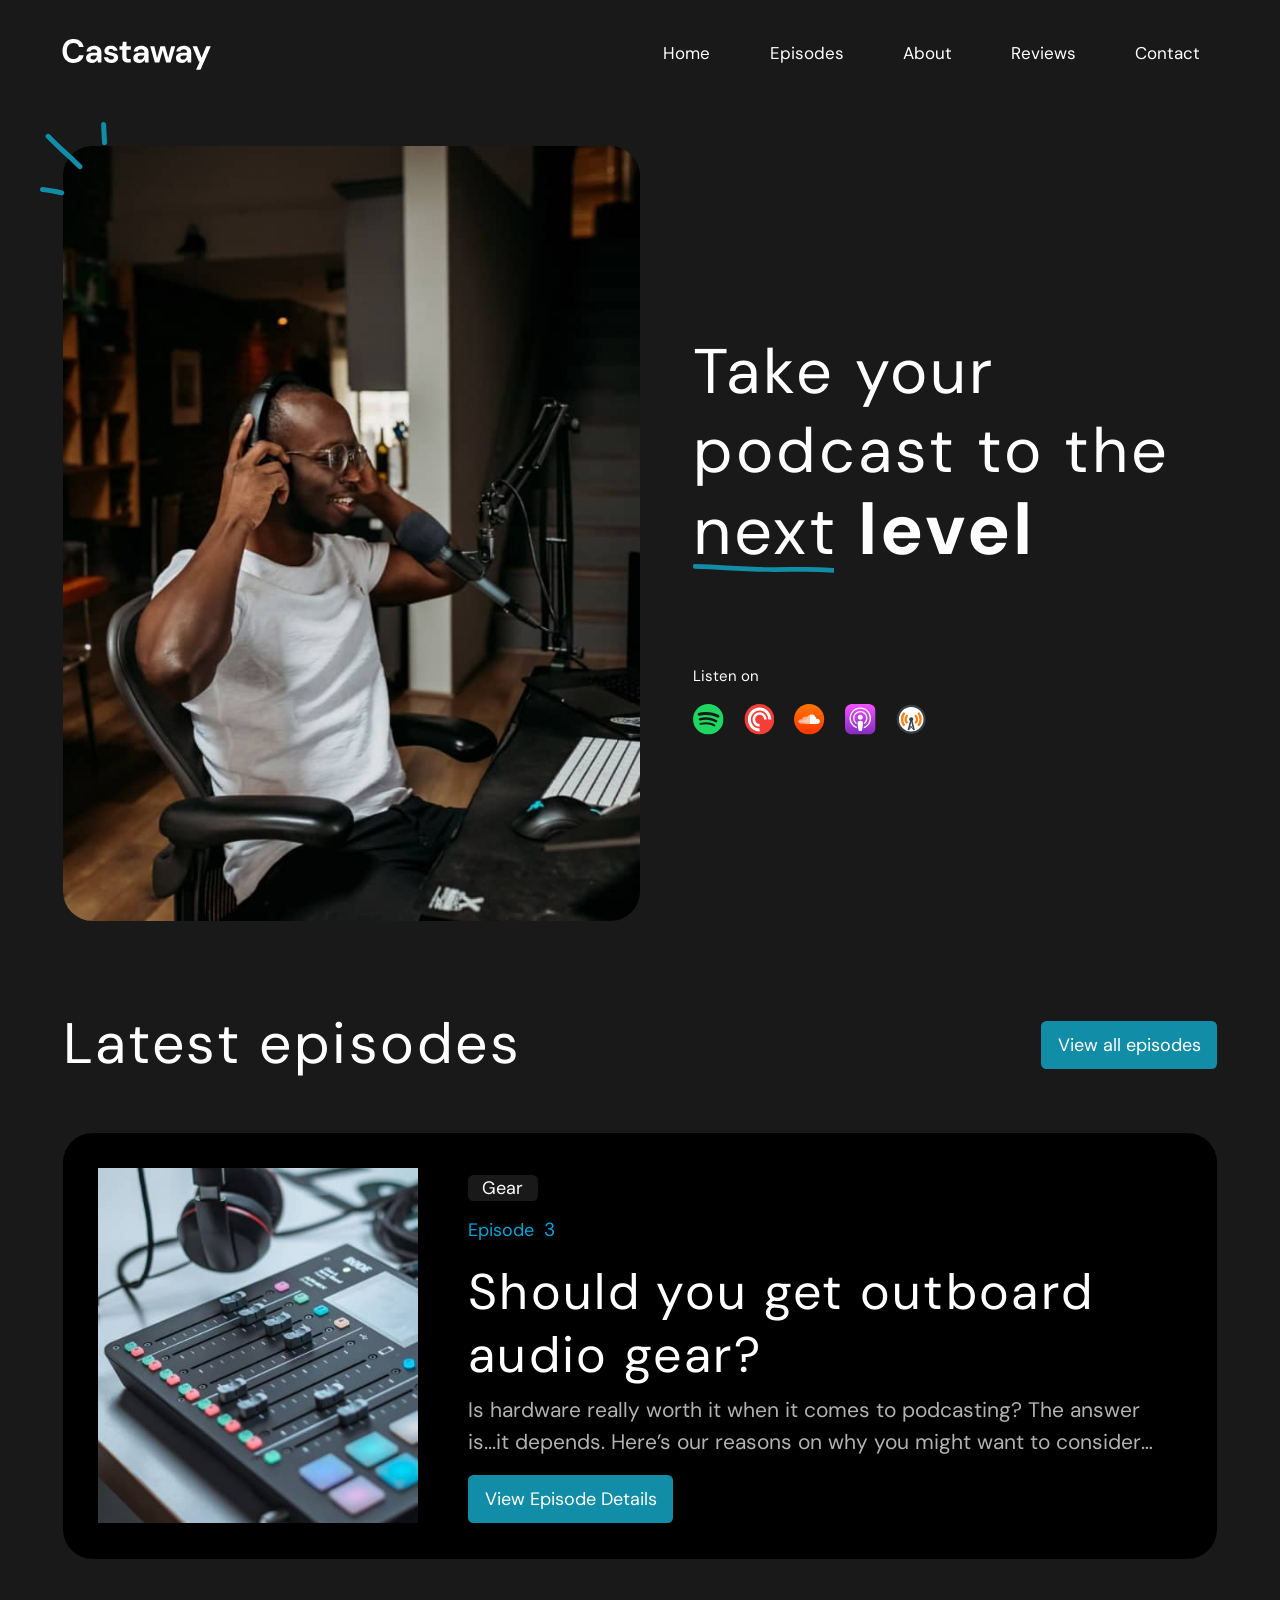
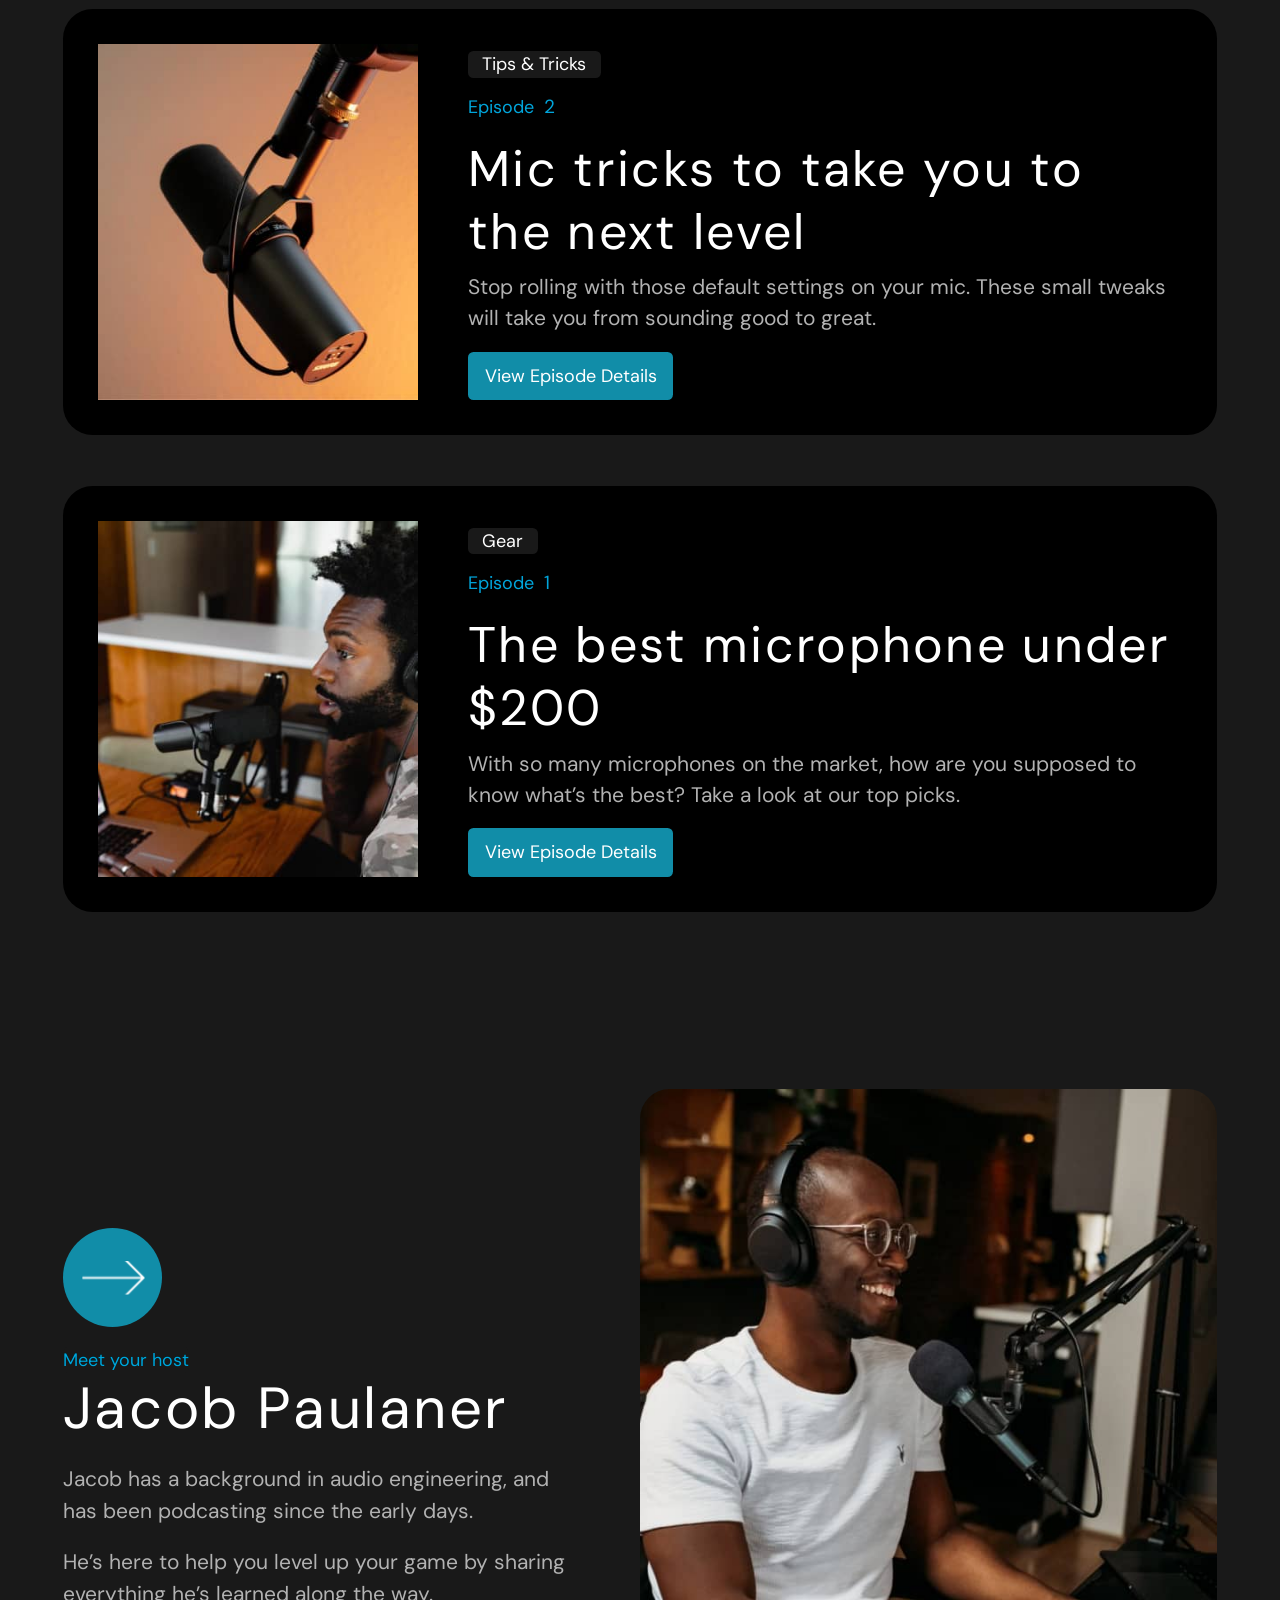
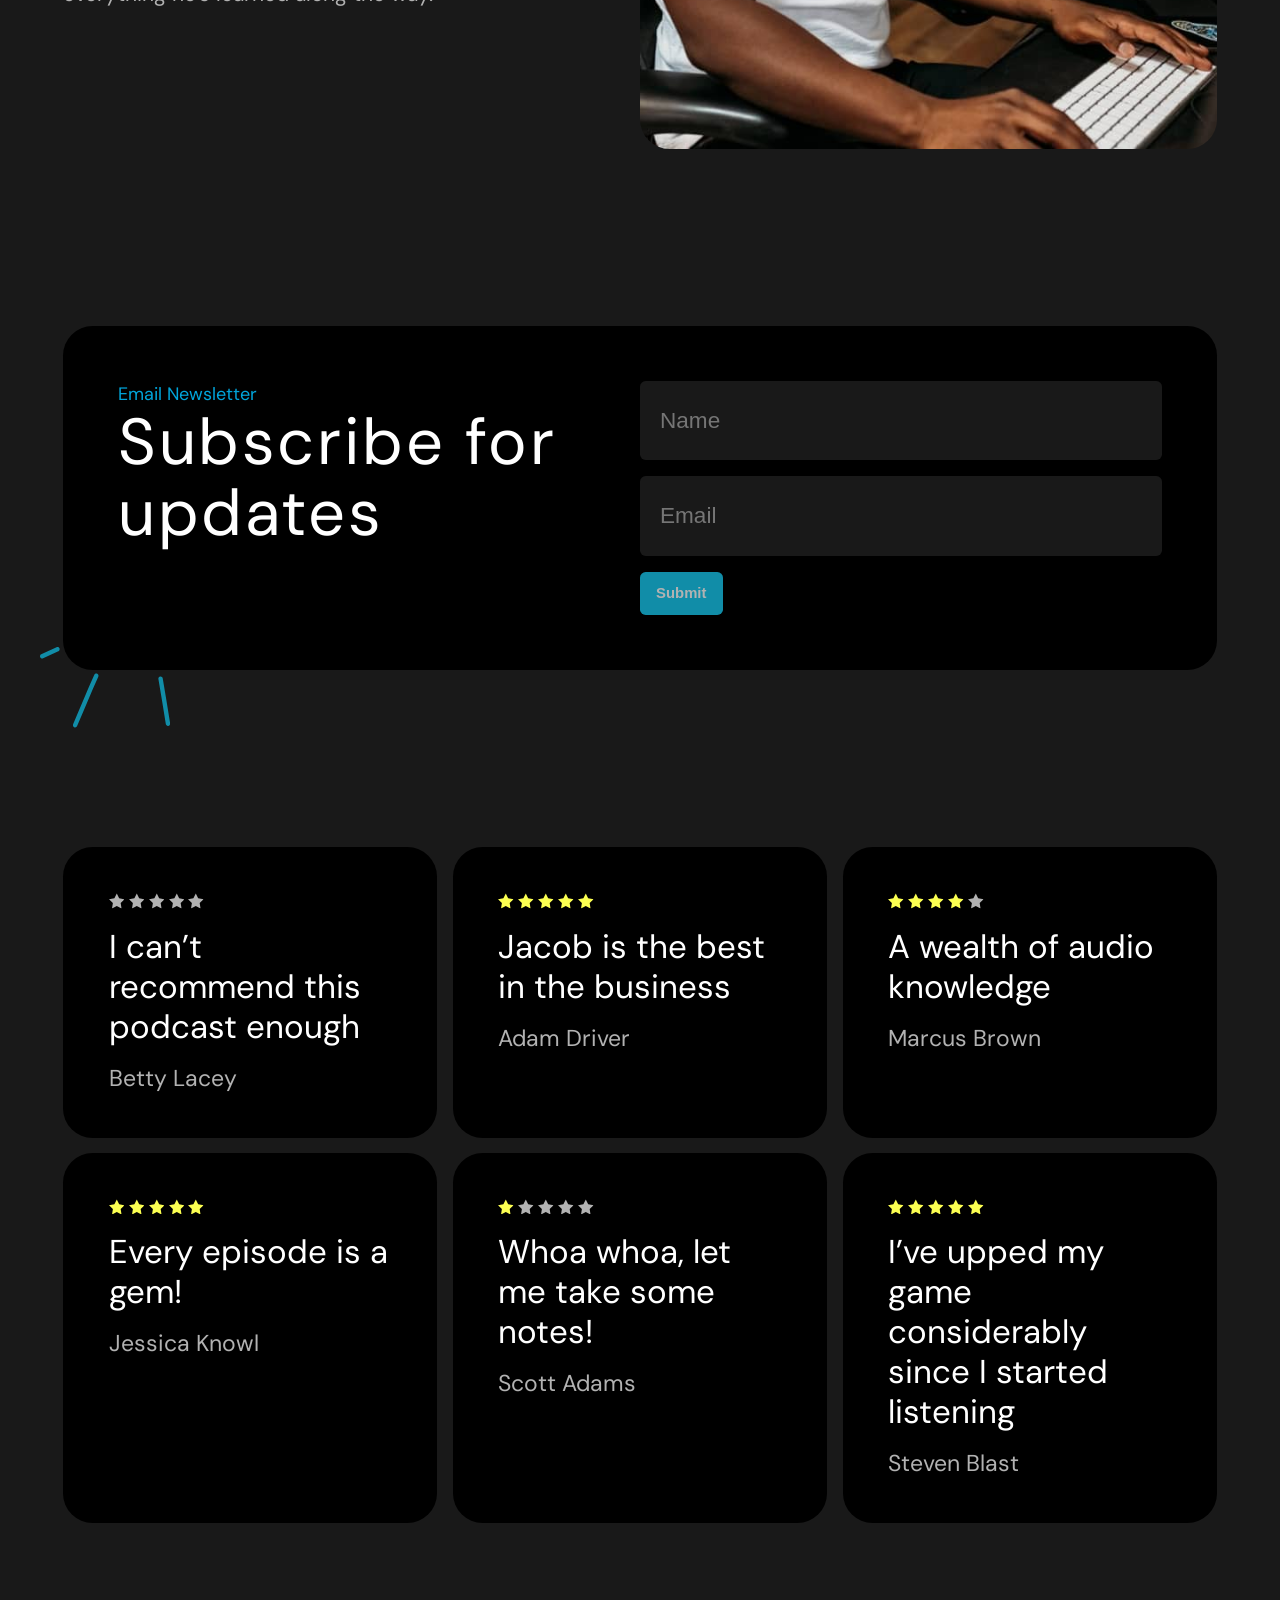
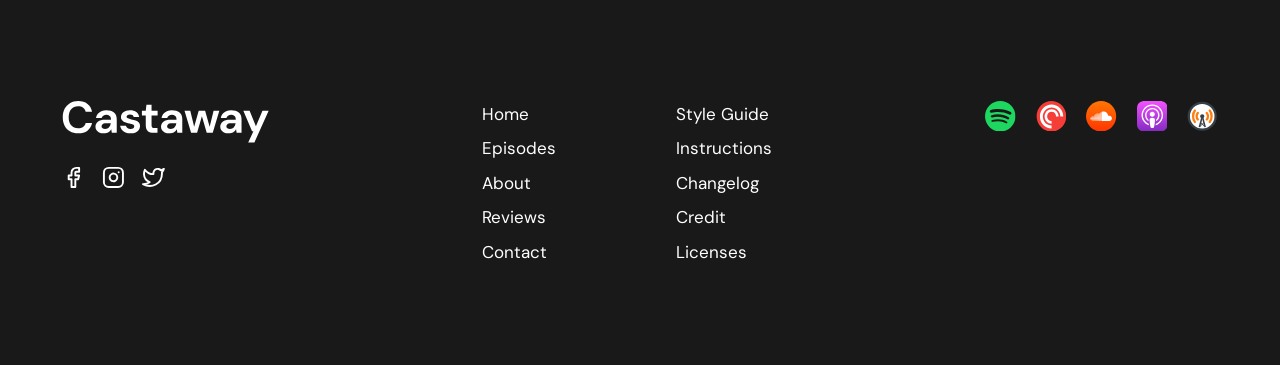
==== commit c778b2ca: "89: I wanted to rename the reviews to the testimonials. I revert everything back." ====
--- a/index.html
+++ b/index.html
@@ -1,654 +1,654 @@
-<!DOCTYPE html>
-<html lang="zxx">
-
-<head>
-	<meta charset="UTF-8">
-	<meta name="viewport" content="width=device-width, initial-scale=1.0">
-	<link rel="shortcut icon" href="img/favicons/favicon-48x48.ico" type="image/x-icon">
-	<link rel="apple-touch-icon" href="img/favicons/apple-touch-icon.png" type="image/png">
-	<title>Castaway project</title>
-	<link rel="stylesheet" type="text/css" href="css/main.css">
-</head>
-
-<body>
-	<div class="wrapper">
-		<header class="header">
-			<div class="header__container container align-center">
-				<a href="/" class="header__logo" aria-label="Home" title="Home">
-					<img class="header__logo-img" width="160" height="33" src="./img/images/header/logo.svg" alt="logo picture">
-				</a>
-				<div class="header__menu menu align-center">
-					<div class="menu__icon"><span></span></div>
-					<nav class="menu__body">
-						<ul class="menu__list">
-							<li class="menu__item"><a href="#home" class="menu__link">Home</a></li>
-							<li class="menu__item"><a href="#episodes" class="menu__link">Episodes</a></li>
-							<li class="menu__item"><a href="#about" class="menu__link">About</a></li>
-							<li class="menu__item"><a href="#reviews" class="menu__link">Reviews</a></li>
-							<li class="menu__item"><a href="#contact" class="menu__link">Contact</a></li>
-						</ul>
-					</nav>
-				</div>
-			</div>
-		</header>
-
-		<main  id="home" class="main page page__container container">
-			<h1 class="visually-hidden" id="hero-title">Podcast Studio</h1>
-			<section class="page__hero hero" aria-labelledby="hero-title">
-				<div class="hero__row">
-					<div class="hero__col">
-						<div class="hero__image">
-							<img src="./img/images/hero-img/hero-img.jpg" width="650" height="873" alt="hero section image">
-						</div>
-					</div>
-					<div class="hero__col align-center">
-						<div class="hero__body">
-							<h2 class="hero__text-main">Take your podcast to the <span class="hero__text-underlining">next</span> <span class="hero__text-green">level</span></h2>
-							<p class="hero__text-add">Listen on</p>
-							<div class="hero__soc1als soc1als-1">
-								<ul class="soc1als-1__list">
-									<li class="soc1als-1__item">
-										<a 
-											class="soc1als-1__link"
-											href="/"
-											target="_blank"
-											aria-label="icon-1"
-											title="icon-1"
-										>
-											<svg fill="none" viewBox="0 0 32 32" preserveAspectRatio="none" xmlns="http://www.w3.org/2000/svg">
-												<g clip-path="url(#clip0_2_65)">
-												<path d="M15.9994 0.0527344C7.19005 0.0527344 0.0483398 7.19426 0.0483398 16.0036C0.0483398 24.8133 7.19005 31.9543 15.9994 31.9543C24.8097 31.9543 31.9506 24.8133 31.9506 16.0036C31.9506 7.19483 24.8097 0.0534963 15.9992 0.0534963L15.9994 0.0527344ZM23.3144 23.0584C23.0287 23.527 22.4154 23.6756 21.9468 23.388C18.2017 21.1004 13.487 20.5823 7.93463 21.8508C7.39958 21.9727 6.86624 21.6375 6.74434 21.1023C6.62186 20.567 6.95577 20.0337 7.49215 19.9118C13.5683 18.523 18.7803 19.1213 22.9849 21.6908C23.4535 21.9784 23.6021 22.5899 23.3144 23.0584ZM25.2668 18.7146C24.9068 19.3004 24.1411 19.4851 23.5563 19.1251C19.2687 16.4891 12.7329 15.7259 7.66148 17.2653C7.00377 17.464 6.3091 17.0933 6.10948 16.4367C5.91139 15.779 6.28224 15.0857 6.93882 14.8857C12.7318 13.128 19.9335 13.9794 24.8573 17.0051C25.4421 17.3651 25.6268 18.1308 25.2668 18.7148V18.7146ZM25.4344 14.192C20.2935 11.1384 11.8116 10.8577 6.9032 12.3474C6.11501 12.5864 5.28148 12.1415 5.04263 11.3533C4.80377 10.5647 5.24834 9.73178 6.0371 9.49216C11.6716 7.78169 21.0382 8.11216 26.9571 11.6259C27.6676 12.0466 27.9 12.9623 27.479 13.6703C27.06 14.3792 26.1419 14.6129 25.4352 14.192H25.4344Z" fill="#1ED760"/>
-												</g>
-												<defs>
-												<clipPath id="clip0_2_65">
-												<rect width="32" height="32" fill="white"/>
-												</clipPath>
-												</defs>
-											</svg>
-
-										</a>
-									</li>
-									<li class="soc1als-1__item">
-										<a 
-											class="soc1als-1__link"
-											href="/"
-											target="_blank"
-											aria-label="icon-2"
-											title="icon-2"
-										>
-											<svg viewBox="0 0 32 32" preserveAspectRatio="none" fill="none" xmlns="http://www.w3.org/2000/svg">
-												<g clip-path="url(#clip0_2_26)">
-												<path d="M15.6592 30C23.3912 30 29.6592 23.732 29.6592 16C29.6592 8.26801 23.3912 2 15.6592 2C7.92719 2 1.65918 8.26801 1.65918 16C1.65918 23.732 7.92719 30 15.6592 30Z" fill="white"/>
-												<path d="M16.1863 0C7.61062 0 0.65918 7.16334 0.65918 16C0.65918 24.8366 7.61062 32 16.1863 32C24.7621 32 31.7135 24.8366 31.7135 16C31.7135 7.16334 24.7621 0 16.1863 0ZM20.9963 16.148C20.9963 13.4927 18.9072 11.3397 16.3299 11.3397C13.7531 11.3397 11.664 13.4923 11.664 16.148C11.664 18.8033 13.7531 20.9559 16.3299 20.9559V23.7036C12.2806 23.7036 8.9975 20.321 8.9975 16.148C8.9975 11.9751 12.2802 8.5924 16.3299 8.5924C20.3797 8.5924 23.6625 11.9751 23.6625 16.148H20.9963ZM25.4955 16.148C25.4955 10.9321 21.3922 6.7036 16.3299 6.7036C11.2682 6.7036 7.16483 10.9321 7.16483 16.148C7.16483 21.3638 11.2682 25.592 16.3299 25.592V28.7404C9.58097 28.7404 4.10941 23.1024 4.10941 16.148C4.10941 9.19327 9.58097 3.5556 16.3299 3.5556C23.0793 3.5556 28.5506 9.19327 28.5506 16.148H25.4955Z" fill="#F43E37"/>
-												</g>
-												<defs>
-												<clipPath id="clip0_2_26">
-												<rect width="32" height="32" fill="white"/>
-												</clipPath>
-												</defs>
-											</svg>
-
-										</a>
-									</li>
-									<li class="soc1als-1__item">
-										<a 
-											class="soc1als-1__link"
-											href="/"
-											target="_blank"
-											aria-label="icon-3"
-											title="icon-3"
-										>
-											<svg viewBox="0 0 32 32" preserveAspectRatio="none" fill="none" xmlns="http://www.w3.org/2000/svg">
-												<g clip-path="url(#clip0_2_33)">
-												<path d="M31.6593 16C31.6593 24.8889 24.5267 32 15.8923 32C7.25806 32 0.000244141 24.8889 0.000244141 16C0.000244141 7.11112 7.13292 0 15.7672 0C24.4015 0 31.6593 7.11112 31.6593 16Z" fill="url(#paint0_linear_2_33)"/>
-												<path d="M4.67003 17.069C4.67614 17.0161 4.71365 16.9789 4.76091 16.9789C4.80646 16.9789 4.8442 17.0161 4.85127 17.0687L5.0476 18.3457L4.85127 19.601C4.84397 19.6536 4.80669 19.6902 4.76091 19.6902C4.71362 19.6902 4.67614 19.6533 4.67003 19.6005L4.50439 18.3457L4.67003 17.069Z" fill="white"/>
-												<path d="M5.59841 16.1888C5.64615 16.1888 5.68488 16.2267 5.69268 16.2815L5.94575 18.3458L5.69243 20.3649C5.68465 20.4196 5.6459 20.4576 5.59841 20.4576C5.55019 20.4576 5.51048 20.4185 5.50414 20.3644L5.28149 18.3458L5.50414 16.2815C5.51071 16.2279 5.55042 16.1888 5.59841 16.1888Z" fill="white"/>
-												<path d="M9.03029 14.5498C9.03466 14.4534 9.11025 14.3774 9.2016 14.3774C9.29241 14.3774 9.36766 14.4534 9.37308 14.5498L9.57352 18.3476L9.37308 20.8022V20.8015C9.36774 20.8977 9.29241 20.9736 9.2016 20.9736C9.11025 20.9736 9.03492 20.8979 9.03029 20.802L8.85303 18.3476L9.03029 14.5498Z" fill="white"/>
-												<path d="M7.25224 15.8302C7.25786 15.7543 7.3151 15.6975 7.38525 15.6975C7.45467 15.6975 7.51191 15.7543 7.51802 15.8297L7.74504 18.3466L7.51802 20.7812C7.51191 20.8566 7.45467 20.9135 7.38525 20.9135C7.31508 20.9135 7.25759 20.8566 7.25224 20.7812L7.05249 18.3466L7.25224 15.8302Z" fill="white"/>
-												<path d="M11.2565 20.7619C11.2519 20.8806 11.1598 20.9733 11.0466 20.9733C10.9325 20.9733 10.8402 20.8803 10.8366 20.7627L10.6824 18.3485L10.8366 13.2928C10.8403 13.1741 10.9326 13.0812 11.0468 13.0812C11.1601 13.0812 11.2522 13.1739 11.2568 13.2925L11.4305 18.3488L11.2565 20.7619Z" fill="white"/>
-												<path d="M15.1123 20.6944C15.1094 20.8545 14.9808 20.9848 14.8249 20.9848C14.6689 20.9848 14.5399 20.8545 14.5374 20.6958C14.5374 20.6958 14.429 18.3522 14.429 18.3485L14.5374 12.511C14.5398 12.3506 14.6687 12.2203 14.8249 12.2203C14.9808 12.2203 15.1096 12.3509 15.1123 12.5108L15.2336 18.3504L15.1123 20.6944Z" fill="white"/>
-												<path d="M13.1702 20.724C13.1665 20.8649 13.0571 20.9754 12.9214 20.9754C12.7848 20.9754 12.6755 20.8649 12.6725 20.7255L12.541 18.3495L12.6723 13.2563C12.6752 13.1154 12.7846 13.0051 12.9213 13.0051C13.0569 13.0051 13.1662 13.1154 13.1699 13.2563L13.3178 18.3492L13.1702 20.7257V20.724Z" fill="white"/>
-												<path d="M8.44204 20.8012C8.43592 20.8875 8.37065 20.953 8.28998 20.953C8.20818 20.953 8.14317 20.8875 8.13775 20.8009L7.94946 18.3463L8.13775 16.0121C8.14291 15.9253 8.20818 15.8597 8.28998 15.8597C8.37091 15.8597 8.43618 15.9248 8.44204 16.011L8.65588 18.3463L8.44204 20.8012Z" fill="white"/>
-												<path d="M6.60156 20.7063C6.59474 20.7716 6.54699 20.8188 6.48806 20.8188C6.42812 20.8188 6.38037 20.7713 6.37452 20.7059L6.16309 18.3461L6.37452 15.8969C6.38061 15.8317 6.42834 15.7842 6.48804 15.7842C6.54698 15.7842 6.59472 15.8315 6.60179 15.8969L6.84174 18.3461L6.60156 20.7063Z" fill="white"/>
-												<path d="M13.6007 13.4426C13.6037 13.2903 13.7218 13.1714 13.8692 13.1714C14.0163 13.1714 14.1337 13.2903 14.1371 13.4421L14.2716 18.3499L14.1371 20.7111V20.7091C14.1337 20.8613 14.0163 20.98 13.8692 20.98C13.7216 20.98 13.6037 20.8611 13.6007 20.7108L13.481 18.3497L13.6007 13.4426Z" fill="white"/>
-												<path d="M10.3115 20.7863C10.3066 20.8938 10.2226 20.9782 10.1208 20.9782C10.018 20.9782 9.93416 20.8938 9.93004 20.7873L9.76416 18.3483L9.92978 13.6817C9.93424 13.5742 10.018 13.4899 10.1208 13.4899C10.2226 13.4899 10.3064 13.5739 10.3115 13.6817L10.4986 18.3483L10.3115 20.7863Z" fill="white"/>
-												<path d="M12.2098 20.7478V20.7475C12.2054 20.8764 12.1051 20.9777 11.9806 20.9777C11.8557 20.9777 11.7548 20.876 11.7514 20.7476L11.6084 18.3485L11.7512 13.1221C11.7545 12.9921 11.8554 12.8905 11.9806 12.8905C12.1051 12.8905 12.2059 12.9923 12.2098 13.1221L12.3706 18.3488L12.2098 20.7465V20.7475C12.2098 20.7472 12.2098 20.747 12.2098 20.7468V20.7478Z" fill="white"/>
-												<path d="M23.2915 15.5558C23.6233 15.4147 23.9875 15.3364 24.3692 15.3364C25.9077 15.3364 27.1549 16.6024 27.1549 18.164C27.1549 19.7255 25.9075 20.9914 24.369 20.9914C24.3192 20.9914 16.6534 20.9875 16.6463 20.9867C16.4799 20.9696 16.3477 20.8255 16.3455 20.6525V11.6794C16.3475 11.5145 16.4035 11.4295 16.6137 11.3469C17.1547 11.1346 17.7674 11.009 18.3958 11.009C20.9643 11.009 23.0698 13.0078 23.2915 15.5558Z" fill="white"/>
-												<path d="M15.4687 11.982C15.4712 11.8108 15.6086 11.6714 15.7759 11.6714C15.9428 11.6714 16.0801 11.8108 16.0826 11.9816L16.2192 18.351L16.0826 20.6628V20.66C16.0801 20.8314 15.9428 20.9705 15.7759 20.9705C15.6086 20.9705 15.4712 20.8314 15.469 20.6625L15.343 18.351L15.4687 11.982Z" fill="white"/>
-												</g>
-												<defs>
-												<linearGradient id="paint0_linear_2_33" x1="15.8298" y1="0" x2="15.8298" y2="32" gradientUnits="userSpaceOnUse">
-												<stop offset="0" stop-color="#FF7602"/>
-												<stop offset="1" stop-color="#FF3502"/>
-												</linearGradient>
-												<clipPath id="clip0_2_33">
-												<rect width="32" height="32" fill="white"/>
-												</clipPath>
-												</defs>
-											</svg>
-
-										</a>
-									</li>
-									<li class="soc1als-1__item">
-										<a 
-											class="soc1als-1__link"
-											href="/"
-											target="_blank"
-											aria-label="icon-4"
-											title="icon-4"
-										>
-											<svg viewBox="0 0 32 32" preserveAspectRatio="none" fill="none" xmlns="http://www.w3.org/2000/svg">
-												<g clip-path="url(#clip0_2_30)">
-												<path fill-rule="evenodd" clip-rule="evenodd" d="M31.3672 27.7357C31.0561 28.5258 30.3384 29.6383 29.3205 30.4219C28.7329 30.8745 28.0313 31.3072 27.0676 31.5927C26.0403 31.8971 24.7749 32 23.2 32H8.8001C7.22534 32 5.95999 31.8971 4.93258 31.5927C3.96888 31.3072 3.2674 30.8745 2.67962 30.4219C1.66187 29.6382 0.943989 28.5258 0.632929 27.7357C0.00635821 26.1438 0 24.3376 0 23.2V8.79997C0 7.66243 0.00635821 5.85622 0.632929 4.26429C0.943989 3.47418 1.66174 2.36169 2.67962 1.57806C3.26727 1.12546 3.96888 0.692826 4.93258 0.407328C5.95986 0.102881 7.22521 0 8.8001 0H23.2002C24.7749 0 26.0403 0.102881 27.0677 0.407328C28.0314 0.692826 28.7329 1.12559 29.3206 1.57806C30.3384 2.36182 31.0563 3.47418 31.3673 4.26429C31.9939 5.85622 32.0003 7.66243 32.0003 8.79997V23.2C32.0001 24.3375 31.9938 26.1437 31.3672 27.7357Z" fill="url(#paint0_linear_2_30)"/>
-												<path d="M18.3209 18.3933C17.8407 17.8867 16.9973 17.5619 16.0016 17.5619C15.0059 17.5619 14.1625 17.8867 13.6823 18.3933C13.4318 18.6577 13.2993 18.9287 13.2575 19.3148C13.1767 20.0625 13.2221 20.7062 13.3097 21.7354C13.3931 22.7161 13.5516 24.024 13.7583 25.356C13.9055 26.3039 14.025 26.8155 14.1339 27.1819C14.3104 27.7756 14.97 28.2949 16.0016 28.2949C17.0331 28.2949 17.6928 27.7755 17.8693 27.1819C17.9781 26.8155 18.0977 26.3039 18.2448 25.356C18.4516 24.024 18.61 22.7161 18.6935 21.7354C18.7811 20.7061 18.8265 20.0623 18.7456 19.3148C18.7039 18.9289 18.5714 18.6577 18.3209 18.3933ZM13.3852 13.8822C13.3852 15.3285 14.5577 16.501 16.0041 16.501C17.4505 16.501 18.623 15.3285 18.623 13.8822C18.623 12.4358 17.4505 11.2633 16.0041 11.2633C14.5577 11.2633 13.3852 12.4358 13.3852 13.8822ZM15.9716 3.54704C9.84669 3.56447 4.8279 8.53341 4.7521 14.658C4.69055 19.6193 7.85762 23.8632 12.28 25.4188C12.3873 25.4565 12.4963 25.3674 12.4794 25.2549C12.4214 24.8696 12.3667 24.4825 12.3165 24.1019C12.2987 23.9674 12.213 23.8514 12.0887 23.7971C8.5933 22.27 6.15251 18.7644 6.19168 14.7037C6.24305 9.37477 10.5946 5.03036 15.9236 4.98725C21.3714 4.94325 25.8174 9.36219 25.8174 14.8C25.8174 18.82 23.3873 22.2826 19.9191 23.7975C19.7949 23.8518 19.7097 23.9681 19.692 24.1026C19.6418 24.483 19.5871 24.87 19.5292 25.2549C19.5122 25.3674 19.6212 25.4565 19.7285 25.4189C24.1086 23.8782 27.2573 19.7003 27.2573 14.8001C27.257 8.58415 22.1914 3.52924 15.9716 3.54704ZM15.7683 8.70954C19.2404 8.57512 22.1079 11.3607 22.1079 14.8034C22.1079 16.5543 21.3661 18.1351 20.1805 19.2483C20.0799 19.3427 20.0258 19.4767 20.0336 19.6144C20.0572 20.0332 20.0486 20.4402 20.0207 20.8998C20.0132 21.0222 20.1506 21.1004 20.2519 21.0314C22.2401 19.6727 23.5478 17.3881 23.5478 14.8034C23.5478 10.5478 20.0031 7.10439 15.7112 7.27073C11.7226 7.42537 8.52259 10.7139 8.47147 14.7053C8.43789 17.3303 9.7536 19.6559 11.7674 21.0316C11.8685 21.1007 12.0054 21.0224 11.9979 20.9C11.9699 20.4402 11.9614 20.0332 11.9849 19.6144C11.9927 19.4768 11.9388 19.3428 11.8384 19.2486C10.6158 18.1007 9.86501 16.4558 9.91282 14.6398C9.99701 11.444 12.5736 8.83328 15.7683 8.70954Z" fill="white"/>
-												</g>
-												<defs>
-												<linearGradient id="paint0_linear_2_30" x1="16.0001" y1="0" x2="16.0001" y2="32" gradientUnits="userSpaceOnUse">
-												<stop offset="0" stop-color="#F452FF"/>
-												<stop offset="1" stop-color="#832BC1"/>
-												</linearGradient>
-												<clipPath id="clip0_2_30">
-												<rect width="32" height="32" fill="white"/>
-												</clipPath>
-												</defs>
-											</svg>
-
-										</a>
-									</li>
-									<li class="soc1als-1__item">
-										<a 
-											class="soc1als-1__link"
-											href="/"
-											target="_blank"
-											aria-label="icon-5"
-											title="icon-5"
-										>
-											<svg viewBox="0 0 32 32" preserveAspectRatio="none" fill="none" xmlns="http://www.w3.org/2000/svg">
-												<g clip-path="url(#clip0_2_50)">
-												<path d="M15.9375 30C23.704 30 30 23.704 30 15.9375C30 8.171 23.704 1.875 15.9375 1.875C8.171 1.875 1.875 8.171 1.875 15.9375C1.875 23.704 8.171 30 15.9375 30Z" fill="white" stroke="#363F46" stroke-width="2.42578" stroke-linecap="round"/>
-												<path d="M8.30304 9.99902C8.30304 9.99902 6.3584 12.1928 6.3584 16.0258C6.3584 19.8588 8.30304 21.9642 8.30304 21.9642" fill="white"/>
-												<path d="M8.30304 9.99902C8.30304 9.99902 6.3584 12.1928 6.3584 16.0258C6.3584 19.8588 8.30304 21.9642 8.30304 21.9642" stroke="#FC7E0F" stroke-width="2.42578" stroke-linecap="round"/>
-												<path d="M23.7959 9.99902C23.7959 9.99902 25.7405 12.1928 25.7405 16.0258C25.7405 19.8588 23.7959 21.9642 23.7959 21.9642" fill="white"/>
-												<path d="M23.7959 9.99902C23.7959 9.99902 25.7405 12.1928 25.7405 16.0258C25.7405 19.8588 23.7959 21.9642 23.7959 21.9642" stroke="#FC7E0F" stroke-width="2.42578" stroke-linecap="round"/>
-												<path d="M20.6943 12.5625C20.6943 12.5625 22.0042 14.1938 21.972 16.0179C21.9318 18.2116 20.7104 19.417 20.7104 19.417" fill="white"/>
-												<path d="M20.6943 12.5625C20.6943 12.5625 22.0042 14.1938 21.972 16.0179C21.9318 18.2116 20.7104 19.417 20.7104 19.417" stroke="#FC7E0F" stroke-width="2.42578" stroke-linecap="round"/>
-												<path d="M11.3408 12.5625C11.3408 12.5625 10.0309 14.1938 10.0631 16.0179C10.1033 18.2116 11.3247 19.417 11.3247 19.417" fill="white"/>
-												<path d="M11.3408 12.5625C11.3408 12.5625 10.0309 14.1938 10.0631 16.0179C10.1033 18.2116 11.3247 19.417 11.3247 19.417" stroke="#FC7E0F" stroke-width="2.42578" stroke-linecap="round"/>
-												<path d="M15.9358 18.1206C17.1413 18.1206 18.1186 17.1433 18.1186 15.9377C18.1186 14.7322 17.1413 13.7549 15.9358 13.7549C14.7302 13.7549 13.7529 14.7322 13.7529 15.9377C13.7529 17.1433 14.7302 18.1206 15.9358 18.1206Z" fill="#363F46"/>
-												<path d="M16.3047 17.9767L14.7562 17.5605L12.1777 27.1924L13.7262 27.6085L16.3047 17.9767Z" fill="#363F46"/>
-												<path d="M15.7051 17.964L17.2467 17.5547L19.8116 27.1934L18.2699 27.6027L15.7051 17.964Z" fill="#363F46"/>
-												<path d="M14.2725 23.1618L14.8455 22.5752L18.8155 26.4429L18.2425 27.0296L14.2725 23.1618Z" fill="#363F46"/>
-												<path d="M17.6351 23.1825L17.1166 22.6572L13.1807 26.5659L13.6991 27.0912L17.6351 23.1825Z" fill="#363F46"/>
-												</g>
-												<defs>
-												<clipPath id="clip0_2_50">
-												<rect width="32" height="32" fill="white"/>
-												</clipPath>
-												</defs>
-											</svg>
-
-										</a>
-									</li>
-								</ul>
-							</div>
-						</div>
-					</div>
-				</div>
-			</section>
-
-			<section class="page__episodes episodes" id="episodes" aria-labelledby="episodes-title">
-				<header class="episodes__header">
-					<h2 class="episodes__header-title" id="episodes-title">Latest episodes</h2>
-					<a href="#" class="episodes__header-link button text-small">View all episodes</a>
-				</header>
-				<div class="episodes__container">
-					<ul class="episodes__list">
-						<li class="episodes__item">
-							<a href="#" class="episodes__card  card-episodes"  aria-label='Should you get outboard audio gear?' title=" aria-label='Should you get outboard audio gear?">
-								<div class="card-episodes__border">									
-									<div class="card-episodes__body">
-										<div class="card-episodes__container">
-											<p class="card-episodes__top-title text-small">Gear</p>
-											<p class="card-episodes__text-blue text-blue text-small ">Episode <span>3</span></p>
-											<header class="card-episodes__header">
-												<h3 class="card-episodes__title ellipsis-text">Should you get outboard audio gear?</h3>
-												<div class="card-episodes__subtitle subtitle ellipsis-text"><p>Is hardware really worth it when it comes to podcasting? The answer is...it depends. Here’s our reasons on why you might want to consider picking...</p></div>
-											</header>
-											<span class="card-episodes__button button text-small">View Episode Details</span>
-										</div>
-									</div>
-									<div class="card-episodes__image">
-										<img loading="lazy" src="./img/images/episodes-img/episodes-img_1.jpg" width="389" height="432" alt="image of episodes_3">
-									</div>
-								</div>
-							</a>
-						</li>
-						<li class="episodes__item">
-							<a href="#" class="episodes__card  card-episodes"  aria-label='Should you get outboard audio gear?' title=" aria-label='Should you get outboard audio gear?'">
-								<div class="card-episodes__border">									
-									<div class="card-episodes__body">
-										<div class="card-episodes__container">
-											<p class="card-episodes__top-title text-small">Tips & Tricks</p>
-											<p class="card-episodes__text-blue text-blue text-small">Episode <span>2</span></p>
-											<header class="card-episodes__header">
-												<h3 class="card-episodes__title ellipsis-text">Mic tricks to take you to the next level</h3>
-												<div class="card-episodes__subtitle subtitle ellipsis-text"><p>Stop rolling with those default settings on your mic. These small tweaks will take you from sounding good to great.</p></div>
-											</header>
-											<span class="card-episodes__button button text-small">View Episode Details</span>
-										</div>
-									</div>
-									<div class="card-episodes__image">
-										<img loading="lazy" src="./img/images/episodes-img/episodes-img_2.jpg" width="389" height="432" alt="image of episodes_3">
-									</div>
-								</div>
-							</a>
-						</li>
-						<li class="episodes__item">
-							<a href="#" class="episodes__card  card-episodes"  aria-label='Should you get outboard audio gear?' title=" aria-label='Should you get outboard audio gear?'">
-								<div class="card-episodes__border">									
-									<div class="card-episodes__body">
-										<div class="card-episodes__container">
-											<p class="card-episodes__top-title text-small">Gear</p>
-											<p class="card-episodes__text-blue text-blue text-small">Episode <span>1</span></p>
-											<header class="card-episodes__header">
-												<h3 class="card-episodes__title ellipsis-text">The best microphone under $200</h3>
-												<div class="card-episodes__subtitle subtitle ellipsis-text"><p>With so many microphones on the market, how are you supposed to know what’s the best? Take a look at our top picks.</p></div>
-											</header>
-											<span class="card-episodes__button button text-small">View Episode Details</span>
-										</div>
-									</div>
-									<div class="card-episodes__image">
-										<img loading="lazy" src="./img/images/episodes-img/episodes-img_3.jpg" width="389" height="432" alt="image of episodes_3">
-									</div>
-								</div>
-							</a>
-						</li>
-					</ul>
-				</div>
-			</section>
-
-			<section class="page__about about" id="about" aria-labelledby="about-title">
-				<div class="about__row">
-					<div class="about__col">
-						<div class="about__image">
-							<img loading="lazy" src="./img/images/about/about.jpg" width="650" height="743" alt="picture of an about block">
-						</div>
-					</div>
-					<div class="about__col">
-						<div class="about__text text-about">
-							<div class="text-about__container">
-								<div class="text-about__arrow"></div>
-								<div class="text-about__text-blue text-blue text-small">Meet your host</div>
-								<header class="text-about__header">
-									<h2 class="text-about__title" id="about-title">Jacob Paulaner</h2>
-									<div class="text-about__subtitle subtitle"><p>Jacob has a background in audio engineering, and has been podcasting since the early days.</p></div>
-									<div class="text-about__subtitle subtitle"><p>He’s here to help you level up your game by sharing everything he’s learned along the way.</p></div>
-								</header>
-							</div>
-						</div>								
-					</div>
-				</div>
-			</section>
-
-			<section class="page__subscribe subscribe" aria-labelledby="subscribe-title">
-				<div class="subscribe__container">
-					<div class="subscribe__row">
-						<div class="subscribe__col">
-							<div class="subscribe__text">
-								<div class="subscribe__text-blue text-blue text-small">Email Newsletter</div>
-								<h2 class="subscribe__title" id="subscribe-title">Subscribe for updates</h2>
-							</div>
-						</div>
-						<div class="subscribe__col">
-							<form class="subscribe__form form-subscribe align-center" action="#" id="form">
-								<input class="form-subscribe__field _req" type="text" id="name" name="name" placeholder="Name" autocomplete="given-name">
-								<input class="form-subscribe__field _req _email" type="email" id="email" name="email" placeholder="Email" autocomplete="off">
-								<button class="form-subscribe__button button-subscribe" type="submit" aria-label="Submit">Submit</button>
-							</form>
-						</div>
-					</div>
-				</div>
-			</section>
-
-			<section class="page__reviews reviews" id="reviews" aria-labelledby="reviews-title">
-				<h2 class="visually-hidden" id="reviews-title">Student reviews</h2>
-				<div class="reviews__container container">
-					<ul class="reviews__list">
-						<li class="reviews__item">
-							<a href="#">
-								<article class="reviews-card">
-									<h3 class="visually-hidden">Review by Betty Lacey</h3>
-									<svg style="display: none;">
-										<symbol id="icon-star" viewBox="0 0 24 24">
-											<path d="M12 .587l3.668 7.431L24 9.75l-6 5.847L19.335 24 
-													12 19.897 4.665 24 6 15.597 0 9.75l8.332-1.732z"/>
-										</symbol>
-									</svg>
-									<div class="stars">
-										<svg class="star empty"><use href="#icon-star"></use></svg>
-										<svg class="star empty"><use href="#icon-star"></use></svg>
-										<svg class="star empty"><use href="#icon-star"></use></svg>
-										<svg class="star empty"><use href="#icon-star"></use></svg>
-										<svg class="star empty"><use href="#icon-star"></use></svg>
-									</div>
-									<blockquote class="reviews-card__description"><p>I can’t recommend this podcast enough</p></blockquote>
-									<footer class="reviews-card__author">Betty Lacey</footer>
-								</article>
-							</a>															
-						</li>
-						<li class="reviews__item">
-							<a href="#">
-								<article class="reviews-card">
-									<h3 class="visually-hidden">Review by Betty Adam Driver</h3>
-									<div class="stars">
-										<svg class="star full"><use href="#icon-star"></use></svg>
-										<svg class="star full"><use href="#icon-star"></use></svg>
-										<svg class="star full"><use href="#icon-star"></use></svg>
-										<svg class="star full"><use href="#icon-star"></use></svg>
-										<svg class="star full"><use href="#icon-star"></use></svg>
-									</div>
-									<blockquote class="reviews-card__description"><p>Jacob is the best in the business</p></blockquote>
-									<footer class="reviews-card__author">Adam Driver</footer>
-								</article>
-							</a>
-						</li>
-						<li class="reviews__item">
-							<a href="#">
-								<article class="reviews-card">
-									<h3 class="visually-hidden">Review by Marcus Brown</h3>
-									<div class="stars">
-										<svg class="star full"><use href="#icon-star"></use></svg>
-										<svg class="star full"><use href="#icon-star"></use></svg>
-										<svg class="star full"><use href="#icon-star"></use></svg>
-										<svg class="star full"><use href="#icon-star"></use></svg>
-										<svg class="star empty"><use href="#icon-star"></use></svg>
-									</div>
-									<blockquote class="reviews-card__description"><p>A wealth of audio knowledge</p></blockquote>
-									<footer class="reviews-card__author">Marcus Brown</footer>
-								</article>
-							</a>
-						</li>
-						<li class="reviews__item">
-							<a href="#">
-								<article class="reviews-card">
-									<h3 class="visually-hidden">Review by Jessica Knowl</h3>
-									<div class="stars">
-										<svg class="star full"><use href="#icon-star"></use></svg>
-										<svg class="star full"><use href="#icon-star"></use></svg>
-										<svg class="star full"><use href="#icon-star"></use></svg>
-										<svg class="star full"><use href="#icon-star"></use></svg>
-										<svg class="star full"><use href="#icon-star"></use></svg>
-									</div>
-									<blockquote class="reviews-card__description"><p>Every episode is a gem!</p></blockquote>
-									<footer class="reviews-card__author">Jessica Knowl</footer>
-								</article>
-							</a>
-						</li>
-						<li class="reviews__item">
-							<a href="#">
-								<article class="reviews-card">
-									<h3 class="visually-hidden">Review by Scott Adams</h3>
-									<div class="stars">
-										<svg class="star full"><use href="#icon-star"></use></svg>
-										<svg class="star empty"><use href="#icon-star"></use></svg>
-										<svg class="star empty"><use href="#icon-star"></use></svg>
-										<svg class="star empty"><use href="#icon-star"></use></svg>
-										<svg class="star empty"><use href="#icon-star"></use></svg>
-									</div>
-									<blockquote class="reviews-card__description"><p>Whoa whoa, let me take some notes!</p></blockquote>
-									<footer class="reviews-card__author">Scott Adams</footer>
-								</article>
-							</a>
-						</li>
-						<li class="reviews__item">
-							<a href="#">
-								<article class="reviews-card">
-									<h3 class="visually-hidden">Review by Steven Blast</h3>
-									<div class="stars">
-										<svg class="star full"><use href="#icon-star"></use></svg>
-										<svg class="star full"><use href="#icon-star"></use></svg>
-										<svg class="star full"><use href="#icon-star"></use></svg>
-										<svg class="star full"><use href="#icon-star"></use></svg>
-										<svg class="star full"><use href="#icon-star"></use></svg>
-									</div>
-									<blockquote class="reviews-card__description"><p>I’ve upped my game considerably since I started listening</p></blockquote>
-									<footer class="reviews-card__author">Steven Blast</footer>
-								</article>
-							</a>
-						</li>
-					</ul>
-				</div>
-			</section>
-		</main>
-	
-		<footer class="footer" id="contact">
-			<div class="footer__container container">
-				<div class="footer__row">
-					<div class="footer__col">
-						<a href="#home" class="footer__logo">
-							<img class="footer__logo-img" loading="lazy" src="./img/images/header/logo.svg" width="223" height="46" alt="logo picture">
-						</a>
-						<div class="footer__soc1als-2 soc1als-2">
-							<ul class="soc1als-2__list">
-								<li class="soc1als-2__item">
-									<a 
-										class="soc1als-2__link"
-										href="/"
-										target="_blank"
-										aria-label="facebook"
-										title="facebook"
-									>
-										<svg preserveAspectRatio="none" viewBox="0 0 24 24" fill="none" xmlns="http://www.w3.org/2000/svg">
-											<path d="M18 2H15C13.6739 2 12.4021 2.52678 11.4645 3.46447C10.5268 4.40215 10 5.67392 10 7V10H7V14H10V22H14V14H17L18 10H14V7C14 6.73478 14.1054 6.48043 14.2929 6.29289C14.4804 6.10536 14.7348 6 15 6H18V2Z" stroke="white" stroke-width="2" stroke-linecap="round" stroke-linejoin="round"/>
-										</svg>
-									</a>
-								</li>
-								<li class="soc1als-2__item">
-									<a 
-										class="soc1als-2__link"
-										href="/"
-										target="_blank"
-										aria-label="instagram"
-										title="instagram"
-									>
-										<svg preserveAspectRatio="none" viewBox="0 0 24 24" fill="none" xmlns="http://www.w3.org/2000/svg">
-											<path d="M17 2H7C4.23858 2 2 4.23858 2 7V17C2 19.7614 4.23858 22 7 22H17C19.7614 22 22 19.7614 22 17V7C22 4.23858 19.7614 2 17 2Z" stroke="white" stroke-width="2" stroke-linecap="round" stroke-linejoin="round"/>
-											<path d="M16 11.3698C16.1234 12.202 15.9812 13.052 15.5937 13.7988C15.2062 14.5456 14.5931 15.1512 13.8416 15.5295C13.0901 15.9077 12.2384 16.0394 11.4077 15.9057C10.5771 15.7721 9.80971 15.3799 9.21479 14.785C8.61987 14.19 8.22768 13.4227 8.09402 12.592C7.96035 11.7613 8.09202 10.9097 8.47028 10.1582C8.84854 9.40667 9.45414 8.79356 10.2009 8.40606C10.9477 8.01856 11.7977 7.8764 12.63 7.99982C13.4789 8.1257 14.2648 8.52128 14.8716 9.12812C15.4785 9.73497 15.8741 10.5209 16 11.3698Z" stroke="white" stroke-width="2" stroke-linecap="round" stroke-linejoin="round"/>
-											<path d="M17.5 6.5H17.51" stroke="white" stroke-width="2" stroke-linecap="round" stroke-linejoin="round"/>
-										</svg>
-									</a>
-								</li>
-								<li class="soc1als-2__item">
-									<a 
-										class="soc1als-2__link"
-										href="/"
-										target="_blank"
-										aria-label="twitter"
-										title="twitter"
-									>
-										<svg preserveAspectRatio="none" viewBox="0 0 24 24" fill="none" xmlns="http://www.w3.org/2000/svg">
-											<path d="M23 2.9998C22.0424 3.67528 20.9821 4.19191 19.86 4.52981C19.2577 3.83732 18.4573 3.3465 17.567 3.12373C16.6767 2.90097 15.7395 2.957 14.8821 3.28426C14.0247 3.61152 13.2884 4.19421 12.773 4.95352C12.2575 5.71284 11.9877 6.61214 12 7.5298V8.52979C10.2426 8.57536 8.50127 8.18562 6.93101 7.39525C5.36074 6.60488 4.01032 5.43844 3 3.9998C3 3.9998 -1 12.9998 8 16.9998C5.94053 18.3978 3.48716 19.0987 1 18.9998C10 23.9998 21 18.9998 21 7.49979C21 7.21979 20.97 6.93981 20.92 6.66981C21.9406 5.6633 22.6608 4.39252 23 2.9998Z" stroke="white" stroke-width="2" stroke-linecap="round" stroke-linejoin="round"/>
-										</svg>
-									</a>
-								</li>
-							</ul>
-						</div>
-					</div>
-					<div class="footer__col">
-						<div class="footer__nav nav-footer">
-							<div class="nav-footer__row">
-								<div class="nav-footer__col">
-									<ul class="nav-footer__list">
-										<li class="nav-footer__item"><a href="#home" class="nav-footer__link">Home</a></li>
-										<li class="nav-footer__item"><a href="#episodes" class="nav-footer__link">Episodes</a></li>
-										<li class="nav-footer__item"><a href="#about" class="nav-footer__link">About</a></li>
-										<li class="nav-footer__item"><a href="#reviews" class="nav-footer__link">Reviews</a></li>
-										<li class="nav-footer__item"><a href="#contact" class="nav-footer__link">Contact</a></li>
-									</ul>
-								</div>
-								<div class="nav-footer__col">
-									<ul class="nav-footer__list">
-										<li class="nav-footer__item"><a href="./addPages/style-guide.html" class="nav-footer__link">Style Guide</a></li>
-										<li class="nav-footer__item"><a href="#" class="nav-footer__link">Instructions</a></li>
-										<li class="nav-footer__item"><a href="#" class="nav-footer__link">Changelog</a></li>
-										<li class="nav-footer__item"><a href="#" class="nav-footer__link">Credit</a></li>
-										<li class="nav-footer__item"><a href="#" class="nav-footer__link">Licenses</a></li>
-									</ul>
-								</div>
-							</div>
-						</div>
-					</div>
-					<div class="footer__col">
-						<div class="footer__soc1als-1 soc1als-1">
-							<ul class="soc1als-1__list">
-								<li class="soc1als-1__item">
-									<a 
-										class="soc1als-1__link"
-										href="/"
-										target="_blank"
-										aria-label="icon-1"
-										title="icon-1"
-									>
-										<svg fill="none" viewBox="0 0 32 32" preserveAspectRatio="none" xmlns="http://www.w3.org/2000/svg">
-											<g clip-path="url(#clip0_2_65)">
-											<path d="M15.9994 0.0527344C7.19005 0.0527344 0.0483398 7.19426 0.0483398 16.0036C0.0483398 24.8133 7.19005 31.9543 15.9994 31.9543C24.8097 31.9543 31.9506 24.8133 31.9506 16.0036C31.9506 7.19483 24.8097 0.0534963 15.9992 0.0534963L15.9994 0.0527344ZM23.3144 23.0584C23.0287 23.527 22.4154 23.6756 21.9468 23.388C18.2017 21.1004 13.487 20.5823 7.93463 21.8508C7.39958 21.9727 6.86624 21.6375 6.74434 21.1023C6.62186 20.567 6.95577 20.0337 7.49215 19.9118C13.5683 18.523 18.7803 19.1213 22.9849 21.6908C23.4535 21.9784 23.6021 22.5899 23.3144 23.0584ZM25.2668 18.7146C24.9068 19.3004 24.1411 19.4851 23.5563 19.1251C19.2687 16.4891 12.7329 15.7259 7.66148 17.2653C7.00377 17.464 6.3091 17.0933 6.10948 16.4367C5.91139 15.779 6.28224 15.0857 6.93882 14.8857C12.7318 13.128 19.9335 13.9794 24.8573 17.0051C25.4421 17.3651 25.6268 18.1308 25.2668 18.7148V18.7146ZM25.4344 14.192C20.2935 11.1384 11.8116 10.8577 6.9032 12.3474C6.11501 12.5864 5.28148 12.1415 5.04263 11.3533C4.80377 10.5647 5.24834 9.73178 6.0371 9.49216C11.6716 7.78169 21.0382 8.11216 26.9571 11.6259C27.6676 12.0466 27.9 12.9623 27.479 13.6703C27.06 14.3792 26.1419 14.6129 25.4352 14.192H25.4344Z" fill="#1ED760"/>
-											</g>
-											<defs>
-											<clipPath>
-											<rect width="32" height="32" fill="white"/>
-											</clipPath>
-											</defs>
-										</svg>
-									</a>
-								</li>
-								<li class="soc1als-1__item">
-									<a 
-										class="soc1als-1__link"
-										href="/"
-										target="_blank"
-										aria-label="icon-1"
-										title="icon-1"
-									>
-										<svg viewBox="0 0 32 32" preserveAspectRatio="none" fill="none" xmlns="http://www.w3.org/2000/svg">
-											<g clip-path="url(#clip0_2_26)">
-											<path d="M15.6592 30C23.3912 30 29.6592 23.732 29.6592 16C29.6592 8.26801 23.3912 2 15.6592 2C7.92719 2 1.65918 8.26801 1.65918 16C1.65918 23.732 7.92719 30 15.6592 30Z" fill="white"/>
-											<path d="M16.1863 0C7.61062 0 0.65918 7.16334 0.65918 16C0.65918 24.8366 7.61062 32 16.1863 32C24.7621 32 31.7135 24.8366 31.7135 16C31.7135 7.16334 24.7621 0 16.1863 0ZM20.9963 16.148C20.9963 13.4927 18.9072 11.3397 16.3299 11.3397C13.7531 11.3397 11.664 13.4923 11.664 16.148C11.664 18.8033 13.7531 20.9559 16.3299 20.9559V23.7036C12.2806 23.7036 8.9975 20.321 8.9975 16.148C8.9975 11.9751 12.2802 8.5924 16.3299 8.5924C20.3797 8.5924 23.6625 11.9751 23.6625 16.148H20.9963ZM25.4955 16.148C25.4955 10.9321 21.3922 6.7036 16.3299 6.7036C11.2682 6.7036 7.16483 10.9321 7.16483 16.148C7.16483 21.3638 11.2682 25.592 16.3299 25.592V28.7404C9.58097 28.7404 4.10941 23.1024 4.10941 16.148C4.10941 9.19327 9.58097 3.5556 16.3299 3.5556C23.0793 3.5556 28.5506 9.19327 28.5506 16.148H25.4955Z" fill="#F43E37"/>
-											</g>
-											<defs>
-											<clipPath>
-											<rect width="32" height="32" fill="white"/>
-											</clipPath>
-											</defs>
-										</svg>												
-									</a>
-								</li>
-								<li class="soc1als-1__item">
-									<a 
-										class="soc1als-1__link"
-										href="/"
-										target="_blank"
-										aria-label="icon-1"
-										title="icon-1"
-									>
-										<svg viewBox="0 0 32 32" preserveAspectRatio="none" fill="none" xmlns="http://www.w3.org/2000/svg">
-											<g clip-path="url(#clip0_2_33)">
-											<path d="M31.6593 16C31.6593 24.8889 24.5267 32 15.8923 32C7.25806 32 0.000244141 24.8889 0.000244141 16C0.000244141 7.11112 7.13292 0 15.7672 0C24.4015 0 31.6593 7.11112 31.6593 16Z" fill="url(#paint0_linear_2_33)"/>
-											<path d="M4.67003 17.069C4.67614 17.0161 4.71365 16.9789 4.76091 16.9789C4.80646 16.9789 4.8442 17.0161 4.85127 17.0687L5.0476 18.3457L4.85127 19.601C4.84397 19.6536 4.80669 19.6902 4.76091 19.6902C4.71362 19.6902 4.67614 19.6533 4.67003 19.6005L4.50439 18.3457L4.67003 17.069Z" fill="white"/>
-											<path d="M5.59841 16.1888C5.64615 16.1888 5.68488 16.2267 5.69268 16.2815L5.94575 18.3458L5.69243 20.3649C5.68465 20.4196 5.6459 20.4576 5.59841 20.4576C5.55019 20.4576 5.51048 20.4185 5.50414 20.3644L5.28149 18.3458L5.50414 16.2815C5.51071 16.2279 5.55042 16.1888 5.59841 16.1888Z" fill="white"/>
-											<path d="M9.03029 14.5498C9.03466 14.4534 9.11025 14.3774 9.2016 14.3774C9.29241 14.3774 9.36766 14.4534 9.37308 14.5498L9.57352 18.3476L9.37308 20.8022V20.8015C9.36774 20.8977 9.29241 20.9736 9.2016 20.9736C9.11025 20.9736 9.03492 20.8979 9.03029 20.802L8.85303 18.3476L9.03029 14.5498Z" fill="white"/>
-											<path d="M7.25224 15.8302C7.25786 15.7543 7.3151 15.6975 7.38525 15.6975C7.45467 15.6975 7.51191 15.7543 7.51802 15.8297L7.74504 18.3466L7.51802 20.7812C7.51191 20.8566 7.45467 20.9135 7.38525 20.9135C7.31508 20.9135 7.25759 20.8566 7.25224 20.7812L7.05249 18.3466L7.25224 15.8302Z" fill="white"/>
-											<path d="M11.2565 20.7619C11.2519 20.8806 11.1598 20.9733 11.0466 20.9733C10.9325 20.9733 10.8402 20.8803 10.8366 20.7627L10.6824 18.3485L10.8366 13.2928C10.8403 13.1741 10.9326 13.0812 11.0468 13.0812C11.1601 13.0812 11.2522 13.1739 11.2568 13.2925L11.4305 18.3488L11.2565 20.7619Z" fill="white"/>
-											<path d="M15.1123 20.6944C15.1094 20.8545 14.9808 20.9848 14.8249 20.9848C14.6689 20.9848 14.5399 20.8545 14.5374 20.6958C14.5374 20.6958 14.429 18.3522 14.429 18.3485L14.5374 12.511C14.5398 12.3506 14.6687 12.2203 14.8249 12.2203C14.9808 12.2203 15.1096 12.3509 15.1123 12.5108L15.2336 18.3504L15.1123 20.6944Z" fill="white"/>
-											<path d="M13.1702 20.724C13.1665 20.8649 13.0571 20.9754 12.9214 20.9754C12.7848 20.9754 12.6755 20.8649 12.6725 20.7255L12.541 18.3495L12.6723 13.2563C12.6752 13.1154 12.7846 13.0051 12.9213 13.0051C13.0569 13.0051 13.1662 13.1154 13.1699 13.2563L13.3178 18.3492L13.1702 20.7257V20.724Z" fill="white"/>
-											<path d="M8.44204 20.8012C8.43592 20.8875 8.37065 20.953 8.28998 20.953C8.20818 20.953 8.14317 20.8875 8.13775 20.8009L7.94946 18.3463L8.13775 16.0121C8.14291 15.9253 8.20818 15.8597 8.28998 15.8597C8.37091 15.8597 8.43618 15.9248 8.44204 16.011L8.65588 18.3463L8.44204 20.8012Z" fill="white"/>
-											<path d="M6.60156 20.7063C6.59474 20.7716 6.54699 20.8188 6.48806 20.8188C6.42812 20.8188 6.38037 20.7713 6.37452 20.7059L6.16309 18.3461L6.37452 15.8969C6.38061 15.8317 6.42834 15.7842 6.48804 15.7842C6.54698 15.7842 6.59472 15.8315 6.60179 15.8969L6.84174 18.3461L6.60156 20.7063Z" fill="white"/>
-											<path d="M13.6007 13.4426C13.6037 13.2903 13.7218 13.1714 13.8692 13.1714C14.0163 13.1714 14.1337 13.2903 14.1371 13.4421L14.2716 18.3499L14.1371 20.7111V20.7091C14.1337 20.8613 14.0163 20.98 13.8692 20.98C13.7216 20.98 13.6037 20.8611 13.6007 20.7108L13.481 18.3497L13.6007 13.4426Z" fill="white"/>
-											<path d="M10.3115 20.7863C10.3066 20.8938 10.2226 20.9782 10.1208 20.9782C10.018 20.9782 9.93416 20.8938 9.93004 20.7873L9.76416 18.3483L9.92978 13.6817C9.93424 13.5742 10.018 13.4899 10.1208 13.4899C10.2226 13.4899 10.3064 13.5739 10.3115 13.6817L10.4986 18.3483L10.3115 20.7863Z" fill="white"/>
-											<path d="M12.2098 20.7478V20.7475C12.2054 20.8764 12.1051 20.9777 11.9806 20.9777C11.8557 20.9777 11.7548 20.876 11.7514 20.7476L11.6084 18.3485L11.7512 13.1221C11.7545 12.9921 11.8554 12.8905 11.9806 12.8905C12.1051 12.8905 12.2059 12.9923 12.2098 13.1221L12.3706 18.3488L12.2098 20.7465V20.7475C12.2098 20.7472 12.2098 20.747 12.2098 20.7468V20.7478Z" fill="white"/>
-											<path d="M23.2915 15.5558C23.6233 15.4147 23.9875 15.3364 24.3692 15.3364C25.9077 15.3364 27.1549 16.6024 27.1549 18.164C27.1549 19.7255 25.9075 20.9914 24.369 20.9914C24.3192 20.9914 16.6534 20.9875 16.6463 20.9867C16.4799 20.9696 16.3477 20.8255 16.3455 20.6525V11.6794C16.3475 11.5145 16.4035 11.4295 16.6137 11.3469C17.1547 11.1346 17.7674 11.009 18.3958 11.009C20.9643 11.009 23.0698 13.0078 23.2915 15.5558Z" fill="white"/>
-											<path d="M15.4687 11.982C15.4712 11.8108 15.6086 11.6714 15.7759 11.6714C15.9428 11.6714 16.0801 11.8108 16.0826 11.9816L16.2192 18.351L16.0826 20.6628V20.66C16.0801 20.8314 15.9428 20.9705 15.7759 20.9705C15.6086 20.9705 15.4712 20.8314 15.469 20.6625L15.343 18.351L15.4687 11.982Z" fill="white"/>
-											</g>
-											<defs>
-											<linearGradient x1="15.8298" y1="0" x2="15.8298" y2="32" gradientUnits="userSpaceOnUse">
-											<stop offset="0" stop-color="#FF7602"/>
-											<stop offset="1" stop-color="#FF3502"/>
-											</linearGradient>
-											<clipPath>
-											<rect width="32" height="32" fill="white"/>
-											</clipPath>
-											</defs>
-										</svg>												
-									</a>
-								</li>
-								<li class="soc1als-1__item">
-									<a 
-										class="soc1als-1__link"
-										href="/"
-										target="_blank"
-										aria-label="icon-1"
-										title="icon-1"
-									>
-										<svg viewBox="0 0 32 32" preserveAspectRatio="none" fill="none" xmlns="http://www.w3.org/2000/svg">
-											<g clip-path="url(#clip0_2_30)">
-											<path fill-rule="evenodd" clip-rule="evenodd" d="M31.3672 27.7357C31.0561 28.5258 30.3384 29.6383 29.3205 30.4219C28.7329 30.8745 28.0313 31.3072 27.0676 31.5927C26.0403 31.8971 24.7749 32 23.2 32H8.8001C7.22534 32 5.95999 31.8971 4.93258 31.5927C3.96888 31.3072 3.2674 30.8745 2.67962 30.4219C1.66187 29.6382 0.943989 28.5258 0.632929 27.7357C0.00635821 26.1438 0 24.3376 0 23.2V8.79997C0 7.66243 0.00635821 5.85622 0.632929 4.26429C0.943989 3.47418 1.66174 2.36169 2.67962 1.57806C3.26727 1.12546 3.96888 0.692826 4.93258 0.407328C5.95986 0.102881 7.22521 0 8.8001 0H23.2002C24.7749 0 26.0403 0.102881 27.0677 0.407328C28.0314 0.692826 28.7329 1.12559 29.3206 1.57806C30.3384 2.36182 31.0563 3.47418 31.3673 4.26429C31.9939 5.85622 32.0003 7.66243 32.0003 8.79997V23.2C32.0001 24.3375 31.9938 26.1437 31.3672 27.7357Z" fill="url(#paint0_linear_2_30)"/>
-											<path d="M18.3209 18.3933C17.8407 17.8867 16.9973 17.5619 16.0016 17.5619C15.0059 17.5619 14.1625 17.8867 13.6823 18.3933C13.4318 18.6577 13.2993 18.9287 13.2575 19.3148C13.1767 20.0625 13.2221 20.7062 13.3097 21.7354C13.3931 22.7161 13.5516 24.024 13.7583 25.356C13.9055 26.3039 14.025 26.8155 14.1339 27.1819C14.3104 27.7756 14.97 28.2949 16.0016 28.2949C17.0331 28.2949 17.6928 27.7755 17.8693 27.1819C17.9781 26.8155 18.0977 26.3039 18.2448 25.356C18.4516 24.024 18.61 22.7161 18.6935 21.7354C18.7811 20.7061 18.8265 20.0623 18.7456 19.3148C18.7039 18.9289 18.5714 18.6577 18.3209 18.3933ZM13.3852 13.8822C13.3852 15.3285 14.5577 16.501 16.0041 16.501C17.4505 16.501 18.623 15.3285 18.623 13.8822C18.623 12.4358 17.4505 11.2633 16.0041 11.2633C14.5577 11.2633 13.3852 12.4358 13.3852 13.8822ZM15.9716 3.54704C9.84669 3.56447 4.8279 8.53341 4.7521 14.658C4.69055 19.6193 7.85762 23.8632 12.28 25.4188C12.3873 25.4565 12.4963 25.3674 12.4794 25.2549C12.4214 24.8696 12.3667 24.4825 12.3165 24.1019C12.2987 23.9674 12.213 23.8514 12.0887 23.7971C8.5933 22.27 6.15251 18.7644 6.19168 14.7037C6.24305 9.37477 10.5946 5.03036 15.9236 4.98725C21.3714 4.94325 25.8174 9.36219 25.8174 14.8C25.8174 18.82 23.3873 22.2826 19.9191 23.7975C19.7949 23.8518 19.7097 23.9681 19.692 24.1026C19.6418 24.483 19.5871 24.87 19.5292 25.2549C19.5122 25.3674 19.6212 25.4565 19.7285 25.4189C24.1086 23.8782 27.2573 19.7003 27.2573 14.8001C27.257 8.58415 22.1914 3.52924 15.9716 3.54704ZM15.7683 8.70954C19.2404 8.57512 22.1079 11.3607 22.1079 14.8034C22.1079 16.5543 21.3661 18.1351 20.1805 19.2483C20.0799 19.3427 20.0258 19.4767 20.0336 19.6144C20.0572 20.0332 20.0486 20.4402 20.0207 20.8998C20.0132 21.0222 20.1506 21.1004 20.2519 21.0314C22.2401 19.6727 23.5478 17.3881 23.5478 14.8034C23.5478 10.5478 20.0031 7.10439 15.7112 7.27073C11.7226 7.42537 8.52259 10.7139 8.47147 14.7053C8.43789 17.3303 9.7536 19.6559 11.7674 21.0316C11.8685 21.1007 12.0054 21.0224 11.9979 20.9C11.9699 20.4402 11.9614 20.0332 11.9849 19.6144C11.9927 19.4768 11.9388 19.3428 11.8384 19.2486C10.6158 18.1007 9.86501 16.4558 9.91282 14.6398C9.99701 11.444 12.5736 8.83328 15.7683 8.70954Z" fill="white"/>
-											</g>
-											<defs>
-											<linearGradient x1="16.0001" y1="0" x2="16.0001" y2="32" gradientUnits="userSpaceOnUse">
-											<stop offset="0" stop-color="#F452FF"/>
-											<stop offset="1" stop-color="#832BC1"/>
-											</linearGradient>
-											<clipPath>
-											<rect width="32" height="32" fill="white"/>
-											</clipPath>
-											</defs>
-										</svg>												
-									</a>
-								</li>
-								<li class="soc1als-1__item">
-									<a 
-										class="soc1als-1__link"
-										href="/"
-										target="_blank"
-										aria-label="icon-1"
-										title="icon-1"
-									>
-										<svg viewBox="0 0 32 32" preserveAspectRatio="none" fill="none" xmlns="http://www.w3.org/2000/svg">
-											<g clip-path="url(#clip0_2_50)">
-											<path d="M15.9375 30C23.704 30 30 23.704 30 15.9375C30 8.171 23.704 1.875 15.9375 1.875C8.171 1.875 1.875 8.171 1.875 15.9375C1.875 23.704 8.171 30 15.9375 30Z" fill="white" stroke="#363F46" stroke-width="2.42578" stroke-linecap="round"/>
-											<path d="M8.30304 9.99902C8.30304 9.99902 6.3584 12.1928 6.3584 16.0258C6.3584 19.8588 8.30304 21.9642 8.30304 21.9642" fill="white"/>
-											<path d="M8.30304 9.99902C8.30304 9.99902 6.3584 12.1928 6.3584 16.0258C6.3584 19.8588 8.30304 21.9642 8.30304 21.9642" stroke="#FC7E0F" stroke-width="2.42578" stroke-linecap="round"/>
-											<path d="M23.7959 9.99902C23.7959 9.99902 25.7405 12.1928 25.7405 16.0258C25.7405 19.8588 23.7959 21.9642 23.7959 21.9642" fill="white"/>
-											<path d="M23.7959 9.99902C23.7959 9.99902 25.7405 12.1928 25.7405 16.0258C25.7405 19.8588 23.7959 21.9642 23.7959 21.9642" stroke="#FC7E0F" stroke-width="2.42578" stroke-linecap="round"/>
-											<path d="M20.6943 12.5625C20.6943 12.5625 22.0042 14.1938 21.972 16.0179C21.9318 18.2116 20.7104 19.417 20.7104 19.417" fill="white"/>
-											<path d="M20.6943 12.5625C20.6943 12.5625 22.0042 14.1938 21.972 16.0179C21.9318 18.2116 20.7104 19.417 20.7104 19.417" stroke="#FC7E0F" stroke-width="2.42578" stroke-linecap="round"/>
-											<path d="M11.3408 12.5625C11.3408 12.5625 10.0309 14.1938 10.0631 16.0179C10.1033 18.2116 11.3247 19.417 11.3247 19.417" fill="white"/>
-											<path d="M11.3408 12.5625C11.3408 12.5625 10.0309 14.1938 10.0631 16.0179C10.1033 18.2116 11.3247 19.417 11.3247 19.417" stroke="#FC7E0F" stroke-width="2.42578" stroke-linecap="round"/>
-											<path d="M15.9358 18.1206C17.1413 18.1206 18.1186 17.1433 18.1186 15.9377C18.1186 14.7322 17.1413 13.7549 15.9358 13.7549C14.7302 13.7549 13.7529 14.7322 13.7529 15.9377C13.7529 17.1433 14.7302 18.1206 15.9358 18.1206Z" fill="#363F46"/>
-											<path d="M16.3047 17.9767L14.7562 17.5605L12.1777 27.1924L13.7262 27.6085L16.3047 17.9767Z" fill="#363F46"/>
-											<path d="M15.7051 17.964L17.2467 17.5547L19.8116 27.1934L18.2699 27.6027L15.7051 17.964Z" fill="#363F46"/>
-											<path d="M14.2725 23.1618L14.8455 22.5752L18.8155 26.4429L18.2425 27.0296L14.2725 23.1618Z" fill="#363F46"/>
-											<path d="M17.6351 23.1825L17.1166 22.6572L13.1807 26.5659L13.6991 27.0912L17.6351 23.1825Z" fill="#363F46"/>
-											</g>
-											<defs>
-											<clipPath>
-											<rect width="32" height="32" fill="white"/>
-											</clipPath>
-											</defs>
-										</svg>												
-									</a>
-								</li>
-							</ul>
-						</div>
-					</div>
-				</div>				
-			</div>
-		</footer>
-
-		<script src="./js/main.js"></script>
-		<script src="./js/buttonUp.js"></script>
-		<script src="./js/form.js"></script>
-	</div>
-</body>
-
+<!DOCTYPE html>
+<html lang="zxx">
+
+<head>
+	<meta charset="UTF-8">
+	<meta name="viewport" content="width=device-width, initial-scale=1.0">
+	<link rel="shortcut icon" href="img/favicons/favicon-48x48.ico" type="image/x-icon">
+	<link rel="apple-touch-icon" href="img/favicons/apple-touch-icon.png" type="image/png">
+	<title>Castaway project</title>
+	<link rel="stylesheet" type="text/css" href="css/main.css">
+</head>
+
+<body>
+	<div class="wrapper">
+		<header class="header">
+			<div class="header__container container align-center">
+				<a href="/" class="header__logo" aria-label="Home" title="Home">
+					<img class="header__logo-img" width="160" height="33" src="./img/images/header/logo.svg" alt="logo picture">
+				</a>
+				<div class="header__menu menu align-center">
+					<div class="menu__icon"><span></span></div>
+					<nav class="menu__body">
+						<ul class="menu__list">
+							<li class="menu__item"><a href="#home" class="menu__link">Home</a></li>
+							<li class="menu__item"><a href="#episodes" class="menu__link">Episodes</a></li>
+							<li class="menu__item"><a href="#about" class="menu__link">About</a></li>
+							<li class="menu__item"><a href="#reviews" class="menu__link">Reviews</a></li>
+							<li class="menu__item"><a href="#contact" class="menu__link">Contact</a></li>
+						</ul>
+					</nav>
+				</div>
+			</div>
+		</header>
+
+		<main  id="home" class="main page page__container container">
+			<h1 class="visually-hidden" id="hero-title">Podcast Studio</h1>
+			<section class="page__hero hero" aria-labelledby="hero-title">
+				<div class="hero__row">
+					<div class="hero__col">
+						<div class="hero__image">
+							<img src="./img/images/hero-img/hero-img.jpg" width="650" height="873" alt="hero section image">
+						</div>
+					</div>
+					<div class="hero__col align-center">
+						<div class="hero__body">
+							<h2 class="hero__text-main">Take your podcast to the <span class="hero__text-underlining">next</span> <span class="hero__text-green">level</span></h2>
+							<p class="hero__text-add">Listen on</p>
+							<div class="hero__soc1als soc1als-1">
+								<ul class="soc1als-1__list">
+									<li class="soc1als-1__item">
+										<a 
+											class="soc1als-1__link"
+											href="/"
+											target="_blank"
+											aria-label="icon-1"
+											title="icon-1"
+										>
+											<svg fill="none" viewBox="0 0 32 32" preserveAspectRatio="none" xmlns="http://www.w3.org/2000/svg">
+												<g clip-path="url(#clip0_2_65)">
+												<path d="M15.9994 0.0527344C7.19005 0.0527344 0.0483398 7.19426 0.0483398 16.0036C0.0483398 24.8133 7.19005 31.9543 15.9994 31.9543C24.8097 31.9543 31.9506 24.8133 31.9506 16.0036C31.9506 7.19483 24.8097 0.0534963 15.9992 0.0534963L15.9994 0.0527344ZM23.3144 23.0584C23.0287 23.527 22.4154 23.6756 21.9468 23.388C18.2017 21.1004 13.487 20.5823 7.93463 21.8508C7.39958 21.9727 6.86624 21.6375 6.74434 21.1023C6.62186 20.567 6.95577 20.0337 7.49215 19.9118C13.5683 18.523 18.7803 19.1213 22.9849 21.6908C23.4535 21.9784 23.6021 22.5899 23.3144 23.0584ZM25.2668 18.7146C24.9068 19.3004 24.1411 19.4851 23.5563 19.1251C19.2687 16.4891 12.7329 15.7259 7.66148 17.2653C7.00377 17.464 6.3091 17.0933 6.10948 16.4367C5.91139 15.779 6.28224 15.0857 6.93882 14.8857C12.7318 13.128 19.9335 13.9794 24.8573 17.0051C25.4421 17.3651 25.6268 18.1308 25.2668 18.7148V18.7146ZM25.4344 14.192C20.2935 11.1384 11.8116 10.8577 6.9032 12.3474C6.11501 12.5864 5.28148 12.1415 5.04263 11.3533C4.80377 10.5647 5.24834 9.73178 6.0371 9.49216C11.6716 7.78169 21.0382 8.11216 26.9571 11.6259C27.6676 12.0466 27.9 12.9623 27.479 13.6703C27.06 14.3792 26.1419 14.6129 25.4352 14.192H25.4344Z" fill="#1ED760"/>
+												</g>
+												<defs>
+												<clipPath id="clip0_2_65">
+												<rect width="32" height="32" fill="white"/>
+												</clipPath>
+												</defs>
+											</svg>
+
+										</a>
+									</li>
+									<li class="soc1als-1__item">
+										<a 
+											class="soc1als-1__link"
+											href="/"
+											target="_blank"
+											aria-label="icon-2"
+											title="icon-2"
+										>
+											<svg viewBox="0 0 32 32" preserveAspectRatio="none" fill="none" xmlns="http://www.w3.org/2000/svg">
+												<g clip-path="url(#clip0_2_26)">
+												<path d="M15.6592 30C23.3912 30 29.6592 23.732 29.6592 16C29.6592 8.26801 23.3912 2 15.6592 2C7.92719 2 1.65918 8.26801 1.65918 16C1.65918 23.732 7.92719 30 15.6592 30Z" fill="white"/>
+												<path d="M16.1863 0C7.61062 0 0.65918 7.16334 0.65918 16C0.65918 24.8366 7.61062 32 16.1863 32C24.7621 32 31.7135 24.8366 31.7135 16C31.7135 7.16334 24.7621 0 16.1863 0ZM20.9963 16.148C20.9963 13.4927 18.9072 11.3397 16.3299 11.3397C13.7531 11.3397 11.664 13.4923 11.664 16.148C11.664 18.8033 13.7531 20.9559 16.3299 20.9559V23.7036C12.2806 23.7036 8.9975 20.321 8.9975 16.148C8.9975 11.9751 12.2802 8.5924 16.3299 8.5924C20.3797 8.5924 23.6625 11.9751 23.6625 16.148H20.9963ZM25.4955 16.148C25.4955 10.9321 21.3922 6.7036 16.3299 6.7036C11.2682 6.7036 7.16483 10.9321 7.16483 16.148C7.16483 21.3638 11.2682 25.592 16.3299 25.592V28.7404C9.58097 28.7404 4.10941 23.1024 4.10941 16.148C4.10941 9.19327 9.58097 3.5556 16.3299 3.5556C23.0793 3.5556 28.5506 9.19327 28.5506 16.148H25.4955Z" fill="#F43E37"/>
+												</g>
+												<defs>
+												<clipPath id="clip0_2_26">
+												<rect width="32" height="32" fill="white"/>
+												</clipPath>
+												</defs>
+											</svg>
+
+										</a>
+									</li>
+									<li class="soc1als-1__item">
+										<a 
+											class="soc1als-1__link"
+											href="/"
+											target="_blank"
+											aria-label="icon-3"
+											title="icon-3"
+										>
+											<svg viewBox="0 0 32 32" preserveAspectRatio="none" fill="none" xmlns="http://www.w3.org/2000/svg">
+												<g clip-path="url(#clip0_2_33)">
+												<path d="M31.6593 16C31.6593 24.8889 24.5267 32 15.8923 32C7.25806 32 0.000244141 24.8889 0.000244141 16C0.000244141 7.11112 7.13292 0 15.7672 0C24.4015 0 31.6593 7.11112 31.6593 16Z" fill="url(#paint0_linear_2_33)"/>
+												<path d="M4.67003 17.069C4.67614 17.0161 4.71365 16.9789 4.76091 16.9789C4.80646 16.9789 4.8442 17.0161 4.85127 17.0687L5.0476 18.3457L4.85127 19.601C4.84397 19.6536 4.80669 19.6902 4.76091 19.6902C4.71362 19.6902 4.67614 19.6533 4.67003 19.6005L4.50439 18.3457L4.67003 17.069Z" fill="white"/>
+												<path d="M5.59841 16.1888C5.64615 16.1888 5.68488 16.2267 5.69268 16.2815L5.94575 18.3458L5.69243 20.3649C5.68465 20.4196 5.6459 20.4576 5.59841 20.4576C5.55019 20.4576 5.51048 20.4185 5.50414 20.3644L5.28149 18.3458L5.50414 16.2815C5.51071 16.2279 5.55042 16.1888 5.59841 16.1888Z" fill="white"/>
+												<path d="M9.03029 14.5498C9.03466 14.4534 9.11025 14.3774 9.2016 14.3774C9.29241 14.3774 9.36766 14.4534 9.37308 14.5498L9.57352 18.3476L9.37308 20.8022V20.8015C9.36774 20.8977 9.29241 20.9736 9.2016 20.9736C9.11025 20.9736 9.03492 20.8979 9.03029 20.802L8.85303 18.3476L9.03029 14.5498Z" fill="white"/>
+												<path d="M7.25224 15.8302C7.25786 15.7543 7.3151 15.6975 7.38525 15.6975C7.45467 15.6975 7.51191 15.7543 7.51802 15.8297L7.74504 18.3466L7.51802 20.7812C7.51191 20.8566 7.45467 20.9135 7.38525 20.9135C7.31508 20.9135 7.25759 20.8566 7.25224 20.7812L7.05249 18.3466L7.25224 15.8302Z" fill="white"/>
+												<path d="M11.2565 20.7619C11.2519 20.8806 11.1598 20.9733 11.0466 20.9733C10.9325 20.9733 10.8402 20.8803 10.8366 20.7627L10.6824 18.3485L10.8366 13.2928C10.8403 13.1741 10.9326 13.0812 11.0468 13.0812C11.1601 13.0812 11.2522 13.1739 11.2568 13.2925L11.4305 18.3488L11.2565 20.7619Z" fill="white"/>
+												<path d="M15.1123 20.6944C15.1094 20.8545 14.9808 20.9848 14.8249 20.9848C14.6689 20.9848 14.5399 20.8545 14.5374 20.6958C14.5374 20.6958 14.429 18.3522 14.429 18.3485L14.5374 12.511C14.5398 12.3506 14.6687 12.2203 14.8249 12.2203C14.9808 12.2203 15.1096 12.3509 15.1123 12.5108L15.2336 18.3504L15.1123 20.6944Z" fill="white"/>
+												<path d="M13.1702 20.724C13.1665 20.8649 13.0571 20.9754 12.9214 20.9754C12.7848 20.9754 12.6755 20.8649 12.6725 20.7255L12.541 18.3495L12.6723 13.2563C12.6752 13.1154 12.7846 13.0051 12.9213 13.0051C13.0569 13.0051 13.1662 13.1154 13.1699 13.2563L13.3178 18.3492L13.1702 20.7257V20.724Z" fill="white"/>
+												<path d="M8.44204 20.8012C8.43592 20.8875 8.37065 20.953 8.28998 20.953C8.20818 20.953 8.14317 20.8875 8.13775 20.8009L7.94946 18.3463L8.13775 16.0121C8.14291 15.9253 8.20818 15.8597 8.28998 15.8597C8.37091 15.8597 8.43618 15.9248 8.44204 16.011L8.65588 18.3463L8.44204 20.8012Z" fill="white"/>
+												<path d="M6.60156 20.7063C6.59474 20.7716 6.54699 20.8188 6.48806 20.8188C6.42812 20.8188 6.38037 20.7713 6.37452 20.7059L6.16309 18.3461L6.37452 15.8969C6.38061 15.8317 6.42834 15.7842 6.48804 15.7842C6.54698 15.7842 6.59472 15.8315 6.60179 15.8969L6.84174 18.3461L6.60156 20.7063Z" fill="white"/>
+												<path d="M13.6007 13.4426C13.6037 13.2903 13.7218 13.1714 13.8692 13.1714C14.0163 13.1714 14.1337 13.2903 14.1371 13.4421L14.2716 18.3499L14.1371 20.7111V20.7091C14.1337 20.8613 14.0163 20.98 13.8692 20.98C13.7216 20.98 13.6037 20.8611 13.6007 20.7108L13.481 18.3497L13.6007 13.4426Z" fill="white"/>
+												<path d="M10.3115 20.7863C10.3066 20.8938 10.2226 20.9782 10.1208 20.9782C10.018 20.9782 9.93416 20.8938 9.93004 20.7873L9.76416 18.3483L9.92978 13.6817C9.93424 13.5742 10.018 13.4899 10.1208 13.4899C10.2226 13.4899 10.3064 13.5739 10.3115 13.6817L10.4986 18.3483L10.3115 20.7863Z" fill="white"/>
+												<path d="M12.2098 20.7478V20.7475C12.2054 20.8764 12.1051 20.9777 11.9806 20.9777C11.8557 20.9777 11.7548 20.876 11.7514 20.7476L11.6084 18.3485L11.7512 13.1221C11.7545 12.9921 11.8554 12.8905 11.9806 12.8905C12.1051 12.8905 12.2059 12.9923 12.2098 13.1221L12.3706 18.3488L12.2098 20.7465V20.7475C12.2098 20.7472 12.2098 20.747 12.2098 20.7468V20.7478Z" fill="white"/>
+												<path d="M23.2915 15.5558C23.6233 15.4147 23.9875 15.3364 24.3692 15.3364C25.9077 15.3364 27.1549 16.6024 27.1549 18.164C27.1549 19.7255 25.9075 20.9914 24.369 20.9914C24.3192 20.9914 16.6534 20.9875 16.6463 20.9867C16.4799 20.9696 16.3477 20.8255 16.3455 20.6525V11.6794C16.3475 11.5145 16.4035 11.4295 16.6137 11.3469C17.1547 11.1346 17.7674 11.009 18.3958 11.009C20.9643 11.009 23.0698 13.0078 23.2915 15.5558Z" fill="white"/>
+												<path d="M15.4687 11.982C15.4712 11.8108 15.6086 11.6714 15.7759 11.6714C15.9428 11.6714 16.0801 11.8108 16.0826 11.9816L16.2192 18.351L16.0826 20.6628V20.66C16.0801 20.8314 15.9428 20.9705 15.7759 20.9705C15.6086 20.9705 15.4712 20.8314 15.469 20.6625L15.343 18.351L15.4687 11.982Z" fill="white"/>
+												</g>
+												<defs>
+												<linearGradient id="paint0_linear_2_33" x1="15.8298" y1="0" x2="15.8298" y2="32" gradientUnits="userSpaceOnUse">
+												<stop offset="0" stop-color="#FF7602"/>
+												<stop offset="1" stop-color="#FF3502"/>
+												</linearGradient>
+												<clipPath id="clip0_2_33">
+												<rect width="32" height="32" fill="white"/>
+												</clipPath>
+												</defs>
+											</svg>
+
+										</a>
+									</li>
+									<li class="soc1als-1__item">
+										<a 
+											class="soc1als-1__link"
+											href="/"
+											target="_blank"
+											aria-label="icon-4"
+											title="icon-4"
+										>
+											<svg viewBox="0 0 32 32" preserveAspectRatio="none" fill="none" xmlns="http://www.w3.org/2000/svg">
+												<g clip-path="url(#clip0_2_30)">
+												<path fill-rule="evenodd" clip-rule="evenodd" d="M31.3672 27.7357C31.0561 28.5258 30.3384 29.6383 29.3205 30.4219C28.7329 30.8745 28.0313 31.3072 27.0676 31.5927C26.0403 31.8971 24.7749 32 23.2 32H8.8001C7.22534 32 5.95999 31.8971 4.93258 31.5927C3.96888 31.3072 3.2674 30.8745 2.67962 30.4219C1.66187 29.6382 0.943989 28.5258 0.632929 27.7357C0.00635821 26.1438 0 24.3376 0 23.2V8.79997C0 7.66243 0.00635821 5.85622 0.632929 4.26429C0.943989 3.47418 1.66174 2.36169 2.67962 1.57806C3.26727 1.12546 3.96888 0.692826 4.93258 0.407328C5.95986 0.102881 7.22521 0 8.8001 0H23.2002C24.7749 0 26.0403 0.102881 27.0677 0.407328C28.0314 0.692826 28.7329 1.12559 29.3206 1.57806C30.3384 2.36182 31.0563 3.47418 31.3673 4.26429C31.9939 5.85622 32.0003 7.66243 32.0003 8.79997V23.2C32.0001 24.3375 31.9938 26.1437 31.3672 27.7357Z" fill="url(#paint0_linear_2_30)"/>
+												<path d="M18.3209 18.3933C17.8407 17.8867 16.9973 17.5619 16.0016 17.5619C15.0059 17.5619 14.1625 17.8867 13.6823 18.3933C13.4318 18.6577 13.2993 18.9287 13.2575 19.3148C13.1767 20.0625 13.2221 20.7062 13.3097 21.7354C13.3931 22.7161 13.5516 24.024 13.7583 25.356C13.9055 26.3039 14.025 26.8155 14.1339 27.1819C14.3104 27.7756 14.97 28.2949 16.0016 28.2949C17.0331 28.2949 17.6928 27.7755 17.8693 27.1819C17.9781 26.8155 18.0977 26.3039 18.2448 25.356C18.4516 24.024 18.61 22.7161 18.6935 21.7354C18.7811 20.7061 18.8265 20.0623 18.7456 19.3148C18.7039 18.9289 18.5714 18.6577 18.3209 18.3933ZM13.3852 13.8822C13.3852 15.3285 14.5577 16.501 16.0041 16.501C17.4505 16.501 18.623 15.3285 18.623 13.8822C18.623 12.4358 17.4505 11.2633 16.0041 11.2633C14.5577 11.2633 13.3852 12.4358 13.3852 13.8822ZM15.9716 3.54704C9.84669 3.56447 4.8279 8.53341 4.7521 14.658C4.69055 19.6193 7.85762 23.8632 12.28 25.4188C12.3873 25.4565 12.4963 25.3674 12.4794 25.2549C12.4214 24.8696 12.3667 24.4825 12.3165 24.1019C12.2987 23.9674 12.213 23.8514 12.0887 23.7971C8.5933 22.27 6.15251 18.7644 6.19168 14.7037C6.24305 9.37477 10.5946 5.03036 15.9236 4.98725C21.3714 4.94325 25.8174 9.36219 25.8174 14.8C25.8174 18.82 23.3873 22.2826 19.9191 23.7975C19.7949 23.8518 19.7097 23.9681 19.692 24.1026C19.6418 24.483 19.5871 24.87 19.5292 25.2549C19.5122 25.3674 19.6212 25.4565 19.7285 25.4189C24.1086 23.8782 27.2573 19.7003 27.2573 14.8001C27.257 8.58415 22.1914 3.52924 15.9716 3.54704ZM15.7683 8.70954C19.2404 8.57512 22.1079 11.3607 22.1079 14.8034C22.1079 16.5543 21.3661 18.1351 20.1805 19.2483C20.0799 19.3427 20.0258 19.4767 20.0336 19.6144C20.0572 20.0332 20.0486 20.4402 20.0207 20.8998C20.0132 21.0222 20.1506 21.1004 20.2519 21.0314C22.2401 19.6727 23.5478 17.3881 23.5478 14.8034C23.5478 10.5478 20.0031 7.10439 15.7112 7.27073C11.7226 7.42537 8.52259 10.7139 8.47147 14.7053C8.43789 17.3303 9.7536 19.6559 11.7674 21.0316C11.8685 21.1007 12.0054 21.0224 11.9979 20.9C11.9699 20.4402 11.9614 20.0332 11.9849 19.6144C11.9927 19.4768 11.9388 19.3428 11.8384 19.2486C10.6158 18.1007 9.86501 16.4558 9.91282 14.6398C9.99701 11.444 12.5736 8.83328 15.7683 8.70954Z" fill="white"/>
+												</g>
+												<defs>
+												<linearGradient id="paint0_linear_2_30" x1="16.0001" y1="0" x2="16.0001" y2="32" gradientUnits="userSpaceOnUse">
+												<stop offset="0" stop-color="#F452FF"/>
+												<stop offset="1" stop-color="#832BC1"/>
+												</linearGradient>
+												<clipPath id="clip0_2_30">
+												<rect width="32" height="32" fill="white"/>
+												</clipPath>
+												</defs>
+											</svg>
+
+										</a>
+									</li>
+									<li class="soc1als-1__item">
+										<a 
+											class="soc1als-1__link"
+											href="/"
+											target="_blank"
+											aria-label="icon-5"
+											title="icon-5"
+										>
+											<svg viewBox="0 0 32 32" preserveAspectRatio="none" fill="none" xmlns="http://www.w3.org/2000/svg">
+												<g clip-path="url(#clip0_2_50)">
+												<path d="M15.9375 30C23.704 30 30 23.704 30 15.9375C30 8.171 23.704 1.875 15.9375 1.875C8.171 1.875 1.875 8.171 1.875 15.9375C1.875 23.704 8.171 30 15.9375 30Z" fill="white" stroke="#363F46" stroke-width="2.42578" stroke-linecap="round"/>
+												<path d="M8.30304 9.99902C8.30304 9.99902 6.3584 12.1928 6.3584 16.0258C6.3584 19.8588 8.30304 21.9642 8.30304 21.9642" fill="white"/>
+												<path d="M8.30304 9.99902C8.30304 9.99902 6.3584 12.1928 6.3584 16.0258C6.3584 19.8588 8.30304 21.9642 8.30304 21.9642" stroke="#FC7E0F" stroke-width="2.42578" stroke-linecap="round"/>
+												<path d="M23.7959 9.99902C23.7959 9.99902 25.7405 12.1928 25.7405 16.0258C25.7405 19.8588 23.7959 21.9642 23.7959 21.9642" fill="white"/>
+												<path d="M23.7959 9.99902C23.7959 9.99902 25.7405 12.1928 25.7405 16.0258C25.7405 19.8588 23.7959 21.9642 23.7959 21.9642" stroke="#FC7E0F" stroke-width="2.42578" stroke-linecap="round"/>
+												<path d="M20.6943 12.5625C20.6943 12.5625 22.0042 14.1938 21.972 16.0179C21.9318 18.2116 20.7104 19.417 20.7104 19.417" fill="white"/>
+												<path d="M20.6943 12.5625C20.6943 12.5625 22.0042 14.1938 21.972 16.0179C21.9318 18.2116 20.7104 19.417 20.7104 19.417" stroke="#FC7E0F" stroke-width="2.42578" stroke-linecap="round"/>
+												<path d="M11.3408 12.5625C11.3408 12.5625 10.0309 14.1938 10.0631 16.0179C10.1033 18.2116 11.3247 19.417 11.3247 19.417" fill="white"/>
+												<path d="M11.3408 12.5625C11.3408 12.5625 10.0309 14.1938 10.0631 16.0179C10.1033 18.2116 11.3247 19.417 11.3247 19.417" stroke="#FC7E0F" stroke-width="2.42578" stroke-linecap="round"/>
+												<path d="M15.9358 18.1206C17.1413 18.1206 18.1186 17.1433 18.1186 15.9377C18.1186 14.7322 17.1413 13.7549 15.9358 13.7549C14.7302 13.7549 13.7529 14.7322 13.7529 15.9377C13.7529 17.1433 14.7302 18.1206 15.9358 18.1206Z" fill="#363F46"/>
+												<path d="M16.3047 17.9767L14.7562 17.5605L12.1777 27.1924L13.7262 27.6085L16.3047 17.9767Z" fill="#363F46"/>
+												<path d="M15.7051 17.964L17.2467 17.5547L19.8116 27.1934L18.2699 27.6027L15.7051 17.964Z" fill="#363F46"/>
+												<path d="M14.2725 23.1618L14.8455 22.5752L18.8155 26.4429L18.2425 27.0296L14.2725 23.1618Z" fill="#363F46"/>
+												<path d="M17.6351 23.1825L17.1166 22.6572L13.1807 26.5659L13.6991 27.0912L17.6351 23.1825Z" fill="#363F46"/>
+												</g>
+												<defs>
+												<clipPath id="clip0_2_50">
+												<rect width="32" height="32" fill="white"/>
+												</clipPath>
+												</defs>
+											</svg>
+
+										</a>
+									</li>
+								</ul>
+							</div>
+						</div>
+					</div>
+				</div>
+			</section>
+
+			<section class="page__episodes episodes" id="episodes" aria-labelledby="episodes-title">
+				<header class="episodes__header">
+					<h2 class="episodes__header-title" id="episodes-title">Latest episodes</h2>
+					<a href="#" class="episodes__header-link button text-small">View all episodes</a>
+				</header>
+				<div class="episodes__container">
+					<ul class="episodes__list">
+						<li class="episodes__item">
+							<a href="#" class="episodes__card  card-episodes"  aria-label='Should you get outboard audio gear?' title=" aria-label='Should you get outboard audio gear?">
+								<div class="card-episodes__border">									
+									<div class="card-episodes__body">
+										<div class="card-episodes__container">
+											<p class="card-episodes__top-title text-small">Gear</p>
+											<p class="card-episodes__text-blue text-blue text-small ">Episode <span>3</span></p>
+											<header class="card-episodes__header">
+												<h3 class="card-episodes__title ellipsis-text">Should you get outboard audio gear?</h3>
+												<div class="card-episodes__subtitle subtitle ellipsis-text"><p>Is hardware really worth it when it comes to podcasting? The answer is...it depends. Here’s our reasons on why you might want to consider picking...</p></div>
+											</header>
+											<span class="card-episodes__button button text-small">View Episode Details</span>
+										</div>
+									</div>
+									<div class="card-episodes__image">
+										<img loading="lazy" src="./img/images/episodes-img/episodes-img_1.jpg" width="389" height="432" alt="image of episodes_3">
+									</div>
+								</div>
+							</a>
+						</li>
+						<li class="episodes__item">
+							<a href="#" class="episodes__card  card-episodes"  aria-label='Should you get outboard audio gear?' title=" aria-label='Should you get outboard audio gear?'">
+								<div class="card-episodes__border">									
+									<div class="card-episodes__body">
+										<div class="card-episodes__container">
+											<p class="card-episodes__top-title text-small">Tips & Tricks</p>
+											<p class="card-episodes__text-blue text-blue text-small">Episode <span>2</span></p>
+											<header class="card-episodes__header">
+												<h3 class="card-episodes__title ellipsis-text">Mic tricks to take you to the next level</h3>
+												<div class="card-episodes__subtitle subtitle ellipsis-text"><p>Stop rolling with those default settings on your mic. These small tweaks will take you from sounding good to great.</p></div>
+											</header>
+											<span class="card-episodes__button button text-small">View Episode Details</span>
+										</div>
+									</div>
+									<div class="card-episodes__image">
+										<img loading="lazy" src="./img/images/episodes-img/episodes-img_2.jpg" width="389" height="432" alt="image of episodes_3">
+									</div>
+								</div>
+							</a>
+						</li>
+						<li class="episodes__item">
+							<a href="#" class="episodes__card  card-episodes"  aria-label='Should you get outboard audio gear?' title=" aria-label='Should you get outboard audio gear?'">
+								<div class="card-episodes__border">									
+									<div class="card-episodes__body">
+										<div class="card-episodes__container">
+											<p class="card-episodes__top-title text-small">Gear</p>
+											<p class="card-episodes__text-blue text-blue text-small">Episode <span>1</span></p>
+											<header class="card-episodes__header">
+												<h3 class="card-episodes__title ellipsis-text">The best microphone under $200</h3>
+												<div class="card-episodes__subtitle subtitle ellipsis-text"><p>With so many microphones on the market, how are you supposed to know what’s the best? Take a look at our top picks.</p></div>
+											</header>
+											<span class="card-episodes__button button text-small">View Episode Details</span>
+										</div>
+									</div>
+									<div class="card-episodes__image">
+										<img loading="lazy" src="./img/images/episodes-img/episodes-img_3.jpg" width="389" height="432" alt="image of episodes_3">
+									</div>
+								</div>
+							</a>
+						</li>
+					</ul>
+				</div>
+			</section>
+
+			<section class="page__about about" id="about" aria-labelledby="about-title">
+				<div class="about__row">
+					<div class="about__col">
+						<div class="about__image">
+							<img loading="lazy" src="./img/images/about/about.jpg" width="650" height="743" alt="picture of an about block">
+						</div>
+					</div>
+					<div class="about__col">
+						<div class="about__text text-about">
+							<div class="text-about__container">
+								<div class="text-about__arrow"></div>
+								<div class="text-about__text-blue text-blue text-small">Meet your host</div>
+								<header class="text-about__header">
+									<h2 class="text-about__title" id="about-title">Jacob Paulaner</h2>
+									<div class="text-about__subtitle subtitle"><p>Jacob has a background in audio engineering, and has been podcasting since the early days.</p></div>
+									<div class="text-about__subtitle subtitle"><p>He’s here to help you level up your game by sharing everything he’s learned along the way.</p></div>
+								</header>
+							</div>
+						</div>								
+					</div>
+				</div>
+			</section>
+
+			<section class="page__subscribe subscribe" aria-labelledby="subscribe-title">
+				<div class="subscribe__container">
+					<div class="subscribe__row">
+						<div class="subscribe__col">
+							<div class="subscribe__text">
+								<div class="subscribe__text-blue text-blue text-small">Email Newsletter</div>
+								<h2 class="subscribe__title" id="subscribe-title">Subscribe for updates</h2>
+							</div>
+						</div>
+						<div class="subscribe__col">
+							<form class="subscribe__form form-subscribe align-center" action="#" id="form">
+								<input class="form-subscribe__field _req" type="text" id="name" name="name" placeholder="Name" autocomplete="given-name">
+								<input class="form-subscribe__field _req _email" type="email" id="email" name="email" placeholder="Email" autocomplete="off">
+								<button class="form-subscribe__button button-subscribe" type="submit" aria-label="Submit">Submit</button>
+							</form>
+						</div>
+					</div>
+				</div>
+			</section>
+
+			<section class="page__reviews reviews" id="reviews" aria-labelledby="reviews-title">
+				<h2 class="visually-hidden" id="reviews-title">Student reviews</h2>
+				<div class="reviews__container container">
+					<ul class="reviews__list">
+						<li class="reviews__item">
+							<a href="#">
+								<article class="reviews-card">
+									<h3 class="visually-hidden">Review by Betty Lacey</h3>
+									<svg style="display: none;">
+										<symbol id="icon-star" viewBox="0 0 24 24">
+											<path d="M12 .587l3.668 7.431L24 9.75l-6 5.847L19.335 24 
+													12 19.897 4.665 24 6 15.597 0 9.75l8.332-1.732z"/>
+										</symbol>
+									</svg>
+									<div class="stars">
+										<svg class="star empty"><use href="#icon-star"></use></svg>
+										<svg class="star empty"><use href="#icon-star"></use></svg>
+										<svg class="star empty"><use href="#icon-star"></use></svg>
+										<svg class="star empty"><use href="#icon-star"></use></svg>
+										<svg class="star empty"><use href="#icon-star"></use></svg>
+									</div>
+									<blockquote class="reviews-card__description"><p>I can’t recommend this podcast enough</p></blockquote>
+									<footer class="reviews-card__author">Betty Lacey</footer>
+								</article>
+							</a>															
+						</li>
+						<li class="reviews__item">
+							<a href="#">
+								<article class="reviews-card">
+									<h3 class="visually-hidden">Review by Betty Adam Driver</h3>
+									<div class="stars">
+										<svg class="star full"><use href="#icon-star"></use></svg>
+										<svg class="star full"><use href="#icon-star"></use></svg>
+										<svg class="star full"><use href="#icon-star"></use></svg>
+										<svg class="star full"><use href="#icon-star"></use></svg>
+										<svg class="star full"><use href="#icon-star"></use></svg>
+									</div>
+									<blockquote class="reviews-card__description"><p>Jacob is the best in the business</p></blockquote>
+									<footer class="reviews-card__author">Adam Driver</footer>
+								</article>
+							</a>
+						</li>
+						<li class="reviews__item">
+							<a href="#">
+								<article class="reviews-card">
+									<h3 class="visually-hidden">Review by Marcus Brown</h3>
+									<div class="stars">
+										<svg class="star full"><use href="#icon-star"></use></svg>
+										<svg class="star full"><use href="#icon-star"></use></svg>
+										<svg class="star full"><use href="#icon-star"></use></svg>
+										<svg class="star full"><use href="#icon-star"></use></svg>
+										<svg class="star empty"><use href="#icon-star"></use></svg>
+									</div>
+									<blockquote class="reviews-card__description"><p>A wealth of audio knowledge</p></blockquote>
+									<footer class="reviews-card__author">Marcus Brown</footer>
+								</article>
+							</a>
+						</li>
+						<li class="reviews__item">
+							<a href="#">
+								<article class="reviews-card">
+									<h3 class="visually-hidden">Review by Jessica Knowl</h3>
+									<div class="stars">
+										<svg class="star full"><use href="#icon-star"></use></svg>
+										<svg class="star full"><use href="#icon-star"></use></svg>
+										<svg class="star full"><use href="#icon-star"></use></svg>
+										<svg class="star full"><use href="#icon-star"></use></svg>
+										<svg class="star full"><use href="#icon-star"></use></svg>
+									</div>
+									<blockquote class="reviews-card__description"><p>Every episode is a gem!</p></blockquote>
+									<footer class="reviews-card__author">Jessica Knowl</footer>
+								</article>
+							</a>
+						</li>
+						<li class="reviews__item">
+							<a href="#">
+								<article class="reviews-card">
+									<h3 class="visually-hidden">Review by Scott Adams</h3>
+									<div class="stars">
+										<svg class="star full"><use href="#icon-star"></use></svg>
+										<svg class="star empty"><use href="#icon-star"></use></svg>
+										<svg class="star empty"><use href="#icon-star"></use></svg>
+										<svg class="star empty"><use href="#icon-star"></use></svg>
+										<svg class="star empty"><use href="#icon-star"></use></svg>
+									</div>
+									<blockquote class="reviews-card__description"><p>Whoa whoa, let me take some notes!</p></blockquote>
+									<footer class="reviews-card__author">Scott Adams</footer>
+								</article>
+							</a>
+						</li>
+						<li class="reviews__item">
+							<a href="#">
+								<article class="reviews-card">
+									<h3 class="visually-hidden">Review by Steven Blast</h3>
+									<div class="stars">
+										<svg class="star full"><use href="#icon-star"></use></svg>
+										<svg class="star full"><use href="#icon-star"></use></svg>
+										<svg class="star full"><use href="#icon-star"></use></svg>
+										<svg class="star full"><use href="#icon-star"></use></svg>
+										<svg class="star full"><use href="#icon-star"></use></svg>
+									</div>
+									<blockquote class="reviews-card__description"><p>I’ve upped my game considerably since I started listening</p></blockquote>
+									<footer class="reviews-card__author">Steven Blast</footer>
+								</article>
+							</a>
+						</li>
+					</ul>
+				</div>
+			</section>
+		</main>
+	
+		<footer class="footer" id="contact">
+			<div class="footer__container container">
+				<div class="footer__row">
+					<div class="footer__col">
+						<a href="#home" class="footer__logo">
+							<img class="footer__logo-img" loading="lazy" src="./img/images/header/logo.svg" width="223" height="46" alt="logo picture">
+						</a>
+						<div class="footer__soc1als-2 soc1als-2">
+							<ul class="soc1als-2__list">
+								<li class="soc1als-2__item">
+									<a 
+										class="soc1als-2__link"
+										href="/"
+										target="_blank"
+										aria-label="facebook"
+										title="facebook"
+									>
+										<svg preserveAspectRatio="none" viewBox="0 0 24 24" fill="none" xmlns="http://www.w3.org/2000/svg">
+											<path d="M18 2H15C13.6739 2 12.4021 2.52678 11.4645 3.46447C10.5268 4.40215 10 5.67392 10 7V10H7V14H10V22H14V14H17L18 10H14V7C14 6.73478 14.1054 6.48043 14.2929 6.29289C14.4804 6.10536 14.7348 6 15 6H18V2Z" stroke="white" stroke-width="2" stroke-linecap="round" stroke-linejoin="round"/>
+										</svg>
+									</a>
+								</li>
+								<li class="soc1als-2__item">
+									<a 
+										class="soc1als-2__link"
+										href="/"
+										target="_blank"
+										aria-label="instagram"
+										title="instagram"
+									>
+										<svg preserveAspectRatio="none" viewBox="0 0 24 24" fill="none" xmlns="http://www.w3.org/2000/svg">
+											<path d="M17 2H7C4.23858 2 2 4.23858 2 7V17C2 19.7614 4.23858 22 7 22H17C19.7614 22 22 19.7614 22 17V7C22 4.23858 19.7614 2 17 2Z" stroke="white" stroke-width="2" stroke-linecap="round" stroke-linejoin="round"/>
+											<path d="M16 11.3698C16.1234 12.202 15.9812 13.052 15.5937 13.7988C15.2062 14.5456 14.5931 15.1512 13.8416 15.5295C13.0901 15.9077 12.2384 16.0394 11.4077 15.9057C10.5771 15.7721 9.80971 15.3799 9.21479 14.785C8.61987 14.19 8.22768 13.4227 8.09402 12.592C7.96035 11.7613 8.09202 10.9097 8.47028 10.1582C8.84854 9.40667 9.45414 8.79356 10.2009 8.40606C10.9477 8.01856 11.7977 7.8764 12.63 7.99982C13.4789 8.1257 14.2648 8.52128 14.8716 9.12812C15.4785 9.73497 15.8741 10.5209 16 11.3698Z" stroke="white" stroke-width="2" stroke-linecap="round" stroke-linejoin="round"/>
+											<path d="M17.5 6.5H17.51" stroke="white" stroke-width="2" stroke-linecap="round" stroke-linejoin="round"/>
+										</svg>
+									</a>
+								</li>
+								<li class="soc1als-2__item">
+									<a 
+										class="soc1als-2__link"
+										href="/"
+										target="_blank"
+										aria-label="twitter"
+										title="twitter"
+									>
+										<svg preserveAspectRatio="none" viewBox="0 0 24 24" fill="none" xmlns="http://www.w3.org/2000/svg">
+											<path d="M23 2.9998C22.0424 3.67528 20.9821 4.19191 19.86 4.52981C19.2577 3.83732 18.4573 3.3465 17.567 3.12373C16.6767 2.90097 15.7395 2.957 14.8821 3.28426C14.0247 3.61152 13.2884 4.19421 12.773 4.95352C12.2575 5.71284 11.9877 6.61214 12 7.5298V8.52979C10.2426 8.57536 8.50127 8.18562 6.93101 7.39525C5.36074 6.60488 4.01032 5.43844 3 3.9998C3 3.9998 -1 12.9998 8 16.9998C5.94053 18.3978 3.48716 19.0987 1 18.9998C10 23.9998 21 18.9998 21 7.49979C21 7.21979 20.97 6.93981 20.92 6.66981C21.9406 5.6633 22.6608 4.39252 23 2.9998Z" stroke="white" stroke-width="2" stroke-linecap="round" stroke-linejoin="round"/>
+										</svg>
+									</a>
+								</li>
+							</ul>
+						</div>
+					</div>
+					<div class="footer__col">
+						<div class="footer__nav nav-footer">
+							<div class="nav-footer__row">
+								<div class="nav-footer__col">
+									<ul class="nav-footer__list">
+										<li class="nav-footer__item"><a href="#home" class="nav-footer__link">Home</a></li>
+										<li class="nav-footer__item"><a href="#episodes" class="nav-footer__link">Episodes</a></li>
+										<li class="nav-footer__item"><a href="#about" class="nav-footer__link">About</a></li>
+										<li class="nav-footer__item"><a href="#reviews" class="nav-footer__link">Reviews</a></li>
+										<li class="nav-footer__item"><a href="#contact" class="nav-footer__link">Contact</a></li>
+									</ul>
+								</div>
+								<div class="nav-footer__col">
+									<ul class="nav-footer__list">
+										<li class="nav-footer__item"><a href="./addPages/style-guide.html" class="nav-footer__link">Style Guide</a></li>
+										<li class="nav-footer__item"><a href="#" class="nav-footer__link">Instructions</a></li>
+										<li class="nav-footer__item"><a href="#" class="nav-footer__link">Changelog</a></li>
+										<li class="nav-footer__item"><a href="#" class="nav-footer__link">Credit</a></li>
+										<li class="nav-footer__item"><a href="#" class="nav-footer__link">Licenses</a></li>
+									</ul>
+								</div>
+							</div>
+						</div>
+					</div>
+					<div class="footer__col">
+						<div class="footer__soc1als-1 soc1als-1">
+							<ul class="soc1als-1__list">
+								<li class="soc1als-1__item">
+									<a 
+										class="soc1als-1__link"
+										href="/"
+										target="_blank"
+										aria-label="icon-1"
+										title="icon-1"
+									>
+										<svg fill="none" viewBox="0 0 32 32" preserveAspectRatio="none" xmlns="http://www.w3.org/2000/svg">
+											<g clip-path="url(#clip0_2_65)">
+											<path d="M15.9994 0.0527344C7.19005 0.0527344 0.0483398 7.19426 0.0483398 16.0036C0.0483398 24.8133 7.19005 31.9543 15.9994 31.9543C24.8097 31.9543 31.9506 24.8133 31.9506 16.0036C31.9506 7.19483 24.8097 0.0534963 15.9992 0.0534963L15.9994 0.0527344ZM23.3144 23.0584C23.0287 23.527 22.4154 23.6756 21.9468 23.388C18.2017 21.1004 13.487 20.5823 7.93463 21.8508C7.39958 21.9727 6.86624 21.6375 6.74434 21.1023C6.62186 20.567 6.95577 20.0337 7.49215 19.9118C13.5683 18.523 18.7803 19.1213 22.9849 21.6908C23.4535 21.9784 23.6021 22.5899 23.3144 23.0584ZM25.2668 18.7146C24.9068 19.3004 24.1411 19.4851 23.5563 19.1251C19.2687 16.4891 12.7329 15.7259 7.66148 17.2653C7.00377 17.464 6.3091 17.0933 6.10948 16.4367C5.91139 15.779 6.28224 15.0857 6.93882 14.8857C12.7318 13.128 19.9335 13.9794 24.8573 17.0051C25.4421 17.3651 25.6268 18.1308 25.2668 18.7148V18.7146ZM25.4344 14.192C20.2935 11.1384 11.8116 10.8577 6.9032 12.3474C6.11501 12.5864 5.28148 12.1415 5.04263 11.3533C4.80377 10.5647 5.24834 9.73178 6.0371 9.49216C11.6716 7.78169 21.0382 8.11216 26.9571 11.6259C27.6676 12.0466 27.9 12.9623 27.479 13.6703C27.06 14.3792 26.1419 14.6129 25.4352 14.192H25.4344Z" fill="#1ED760"/>
+											</g>
+											<defs>
+											<clipPath>
+											<rect width="32" height="32" fill="white"/>
+											</clipPath>
+											</defs>
+										</svg>
+									</a>
+								</li>
+								<li class="soc1als-1__item">
+									<a 
+										class="soc1als-1__link"
+										href="/"
+										target="_blank"
+										aria-label="icon-1"
+										title="icon-1"
+									>
+										<svg viewBox="0 0 32 32" preserveAspectRatio="none" fill="none" xmlns="http://www.w3.org/2000/svg">
+											<g clip-path="url(#clip0_2_26)">
+											<path d="M15.6592 30C23.3912 30 29.6592 23.732 29.6592 16C29.6592 8.26801 23.3912 2 15.6592 2C7.92719 2 1.65918 8.26801 1.65918 16C1.65918 23.732 7.92719 30 15.6592 30Z" fill="white"/>
+											<path d="M16.1863 0C7.61062 0 0.65918 7.16334 0.65918 16C0.65918 24.8366 7.61062 32 16.1863 32C24.7621 32 31.7135 24.8366 31.7135 16C31.7135 7.16334 24.7621 0 16.1863 0ZM20.9963 16.148C20.9963 13.4927 18.9072 11.3397 16.3299 11.3397C13.7531 11.3397 11.664 13.4923 11.664 16.148C11.664 18.8033 13.7531 20.9559 16.3299 20.9559V23.7036C12.2806 23.7036 8.9975 20.321 8.9975 16.148C8.9975 11.9751 12.2802 8.5924 16.3299 8.5924C20.3797 8.5924 23.6625 11.9751 23.6625 16.148H20.9963ZM25.4955 16.148C25.4955 10.9321 21.3922 6.7036 16.3299 6.7036C11.2682 6.7036 7.16483 10.9321 7.16483 16.148C7.16483 21.3638 11.2682 25.592 16.3299 25.592V28.7404C9.58097 28.7404 4.10941 23.1024 4.10941 16.148C4.10941 9.19327 9.58097 3.5556 16.3299 3.5556C23.0793 3.5556 28.5506 9.19327 28.5506 16.148H25.4955Z" fill="#F43E37"/>
+											</g>
+											<defs>
+											<clipPath>
+											<rect width="32" height="32" fill="white"/>
+											</clipPath>
+											</defs>
+										</svg>												
+									</a>
+								</li>
+								<li class="soc1als-1__item">
+									<a 
+										class="soc1als-1__link"
+										href="/"
+										target="_blank"
+										aria-label="icon-1"
+										title="icon-1"
+									>
+										<svg viewBox="0 0 32 32" preserveAspectRatio="none" fill="none" xmlns="http://www.w3.org/2000/svg">
+											<g clip-path="url(#clip0_2_33)">
+											<path d="M31.6593 16C31.6593 24.8889 24.5267 32 15.8923 32C7.25806 32 0.000244141 24.8889 0.000244141 16C0.000244141 7.11112 7.13292 0 15.7672 0C24.4015 0 31.6593 7.11112 31.6593 16Z" fill="url(#paint0_linear_2_33)"/>
+											<path d="M4.67003 17.069C4.67614 17.0161 4.71365 16.9789 4.76091 16.9789C4.80646 16.9789 4.8442 17.0161 4.85127 17.0687L5.0476 18.3457L4.85127 19.601C4.84397 19.6536 4.80669 19.6902 4.76091 19.6902C4.71362 19.6902 4.67614 19.6533 4.67003 19.6005L4.50439 18.3457L4.67003 17.069Z" fill="white"/>
+											<path d="M5.59841 16.1888C5.64615 16.1888 5.68488 16.2267 5.69268 16.2815L5.94575 18.3458L5.69243 20.3649C5.68465 20.4196 5.6459 20.4576 5.59841 20.4576C5.55019 20.4576 5.51048 20.4185 5.50414 20.3644L5.28149 18.3458L5.50414 16.2815C5.51071 16.2279 5.55042 16.1888 5.59841 16.1888Z" fill="white"/>
+											<path d="M9.03029 14.5498C9.03466 14.4534 9.11025 14.3774 9.2016 14.3774C9.29241 14.3774 9.36766 14.4534 9.37308 14.5498L9.57352 18.3476L9.37308 20.8022V20.8015C9.36774 20.8977 9.29241 20.9736 9.2016 20.9736C9.11025 20.9736 9.03492 20.8979 9.03029 20.802L8.85303 18.3476L9.03029 14.5498Z" fill="white"/>
+											<path d="M7.25224 15.8302C7.25786 15.7543 7.3151 15.6975 7.38525 15.6975C7.45467 15.6975 7.51191 15.7543 7.51802 15.8297L7.74504 18.3466L7.51802 20.7812C7.51191 20.8566 7.45467 20.9135 7.38525 20.9135C7.31508 20.9135 7.25759 20.8566 7.25224 20.7812L7.05249 18.3466L7.25224 15.8302Z" fill="white"/>
+											<path d="M11.2565 20.7619C11.2519 20.8806 11.1598 20.9733 11.0466 20.9733C10.9325 20.9733 10.8402 20.8803 10.8366 20.7627L10.6824 18.3485L10.8366 13.2928C10.8403 13.1741 10.9326 13.0812 11.0468 13.0812C11.1601 13.0812 11.2522 13.1739 11.2568 13.2925L11.4305 18.3488L11.2565 20.7619Z" fill="white"/>
+											<path d="M15.1123 20.6944C15.1094 20.8545 14.9808 20.9848 14.8249 20.9848C14.6689 20.9848 14.5399 20.8545 14.5374 20.6958C14.5374 20.6958 14.429 18.3522 14.429 18.3485L14.5374 12.511C14.5398 12.3506 14.6687 12.2203 14.8249 12.2203C14.9808 12.2203 15.1096 12.3509 15.1123 12.5108L15.2336 18.3504L15.1123 20.6944Z" fill="white"/>
+											<path d="M13.1702 20.724C13.1665 20.8649 13.0571 20.9754 12.9214 20.9754C12.7848 20.9754 12.6755 20.8649 12.6725 20.7255L12.541 18.3495L12.6723 13.2563C12.6752 13.1154 12.7846 13.0051 12.9213 13.0051C13.0569 13.0051 13.1662 13.1154 13.1699 13.2563L13.3178 18.3492L13.1702 20.7257V20.724Z" fill="white"/>
+											<path d="M8.44204 20.8012C8.43592 20.8875 8.37065 20.953 8.28998 20.953C8.20818 20.953 8.14317 20.8875 8.13775 20.8009L7.94946 18.3463L8.13775 16.0121C8.14291 15.9253 8.20818 15.8597 8.28998 15.8597C8.37091 15.8597 8.43618 15.9248 8.44204 16.011L8.65588 18.3463L8.44204 20.8012Z" fill="white"/>
+											<path d="M6.60156 20.7063C6.59474 20.7716 6.54699 20.8188 6.48806 20.8188C6.42812 20.8188 6.38037 20.7713 6.37452 20.7059L6.16309 18.3461L6.37452 15.8969C6.38061 15.8317 6.42834 15.7842 6.48804 15.7842C6.54698 15.7842 6.59472 15.8315 6.60179 15.8969L6.84174 18.3461L6.60156 20.7063Z" fill="white"/>
+											<path d="M13.6007 13.4426C13.6037 13.2903 13.7218 13.1714 13.8692 13.1714C14.0163 13.1714 14.1337 13.2903 14.1371 13.4421L14.2716 18.3499L14.1371 20.7111V20.7091C14.1337 20.8613 14.0163 20.98 13.8692 20.98C13.7216 20.98 13.6037 20.8611 13.6007 20.7108L13.481 18.3497L13.6007 13.4426Z" fill="white"/>
+											<path d="M10.3115 20.7863C10.3066 20.8938 10.2226 20.9782 10.1208 20.9782C10.018 20.9782 9.93416 20.8938 9.93004 20.7873L9.76416 18.3483L9.92978 13.6817C9.93424 13.5742 10.018 13.4899 10.1208 13.4899C10.2226 13.4899 10.3064 13.5739 10.3115 13.6817L10.4986 18.3483L10.3115 20.7863Z" fill="white"/>
+											<path d="M12.2098 20.7478V20.7475C12.2054 20.8764 12.1051 20.9777 11.9806 20.9777C11.8557 20.9777 11.7548 20.876 11.7514 20.7476L11.6084 18.3485L11.7512 13.1221C11.7545 12.9921 11.8554 12.8905 11.9806 12.8905C12.1051 12.8905 12.2059 12.9923 12.2098 13.1221L12.3706 18.3488L12.2098 20.7465V20.7475C12.2098 20.7472 12.2098 20.747 12.2098 20.7468V20.7478Z" fill="white"/>
+											<path d="M23.2915 15.5558C23.6233 15.4147 23.9875 15.3364 24.3692 15.3364C25.9077 15.3364 27.1549 16.6024 27.1549 18.164C27.1549 19.7255 25.9075 20.9914 24.369 20.9914C24.3192 20.9914 16.6534 20.9875 16.6463 20.9867C16.4799 20.9696 16.3477 20.8255 16.3455 20.6525V11.6794C16.3475 11.5145 16.4035 11.4295 16.6137 11.3469C17.1547 11.1346 17.7674 11.009 18.3958 11.009C20.9643 11.009 23.0698 13.0078 23.2915 15.5558Z" fill="white"/>
+											<path d="M15.4687 11.982C15.4712 11.8108 15.6086 11.6714 15.7759 11.6714C15.9428 11.6714 16.0801 11.8108 16.0826 11.9816L16.2192 18.351L16.0826 20.6628V20.66C16.0801 20.8314 15.9428 20.9705 15.7759 20.9705C15.6086 20.9705 15.4712 20.8314 15.469 20.6625L15.343 18.351L15.4687 11.982Z" fill="white"/>
+											</g>
+											<defs>
+											<linearGradient x1="15.8298" y1="0" x2="15.8298" y2="32" gradientUnits="userSpaceOnUse">
+											<stop offset="0" stop-color="#FF7602"/>
+											<stop offset="1" stop-color="#FF3502"/>
+											</linearGradient>
+											<clipPath>
+											<rect width="32" height="32" fill="white"/>
+											</clipPath>
+											</defs>
+										</svg>												
+									</a>
+								</li>
+								<li class="soc1als-1__item">
+									<a 
+										class="soc1als-1__link"
+										href="/"
+										target="_blank"
+										aria-label="icon-1"
+										title="icon-1"
+									>
+										<svg viewBox="0 0 32 32" preserveAspectRatio="none" fill="none" xmlns="http://www.w3.org/2000/svg">
+											<g clip-path="url(#clip0_2_30)">
+											<path fill-rule="evenodd" clip-rule="evenodd" d="M31.3672 27.7357C31.0561 28.5258 30.3384 29.6383 29.3205 30.4219C28.7329 30.8745 28.0313 31.3072 27.0676 31.5927C26.0403 31.8971 24.7749 32 23.2 32H8.8001C7.22534 32 5.95999 31.8971 4.93258 31.5927C3.96888 31.3072 3.2674 30.8745 2.67962 30.4219C1.66187 29.6382 0.943989 28.5258 0.632929 27.7357C0.00635821 26.1438 0 24.3376 0 23.2V8.79997C0 7.66243 0.00635821 5.85622 0.632929 4.26429C0.943989 3.47418 1.66174 2.36169 2.67962 1.57806C3.26727 1.12546 3.96888 0.692826 4.93258 0.407328C5.95986 0.102881 7.22521 0 8.8001 0H23.2002C24.7749 0 26.0403 0.102881 27.0677 0.407328C28.0314 0.692826 28.7329 1.12559 29.3206 1.57806C30.3384 2.36182 31.0563 3.47418 31.3673 4.26429C31.9939 5.85622 32.0003 7.66243 32.0003 8.79997V23.2C32.0001 24.3375 31.9938 26.1437 31.3672 27.7357Z" fill="url(#paint0_linear_2_30)"/>
+											<path d="M18.3209 18.3933C17.8407 17.8867 16.9973 17.5619 16.0016 17.5619C15.0059 17.5619 14.1625 17.8867 13.6823 18.3933C13.4318 18.6577 13.2993 18.9287 13.2575 19.3148C13.1767 20.0625 13.2221 20.7062 13.3097 21.7354C13.3931 22.7161 13.5516 24.024 13.7583 25.356C13.9055 26.3039 14.025 26.8155 14.1339 27.1819C14.3104 27.7756 14.97 28.2949 16.0016 28.2949C17.0331 28.2949 17.6928 27.7755 17.8693 27.1819C17.9781 26.8155 18.0977 26.3039 18.2448 25.356C18.4516 24.024 18.61 22.7161 18.6935 21.7354C18.7811 20.7061 18.8265 20.0623 18.7456 19.3148C18.7039 18.9289 18.5714 18.6577 18.3209 18.3933ZM13.3852 13.8822C13.3852 15.3285 14.5577 16.501 16.0041 16.501C17.4505 16.501 18.623 15.3285 18.623 13.8822C18.623 12.4358 17.4505 11.2633 16.0041 11.2633C14.5577 11.2633 13.3852 12.4358 13.3852 13.8822ZM15.9716 3.54704C9.84669 3.56447 4.8279 8.53341 4.7521 14.658C4.69055 19.6193 7.85762 23.8632 12.28 25.4188C12.3873 25.4565 12.4963 25.3674 12.4794 25.2549C12.4214 24.8696 12.3667 24.4825 12.3165 24.1019C12.2987 23.9674 12.213 23.8514 12.0887 23.7971C8.5933 22.27 6.15251 18.7644 6.19168 14.7037C6.24305 9.37477 10.5946 5.03036 15.9236 4.98725C21.3714 4.94325 25.8174 9.36219 25.8174 14.8C25.8174 18.82 23.3873 22.2826 19.9191 23.7975C19.7949 23.8518 19.7097 23.9681 19.692 24.1026C19.6418 24.483 19.5871 24.87 19.5292 25.2549C19.5122 25.3674 19.6212 25.4565 19.7285 25.4189C24.1086 23.8782 27.2573 19.7003 27.2573 14.8001C27.257 8.58415 22.1914 3.52924 15.9716 3.54704ZM15.7683 8.70954C19.2404 8.57512 22.1079 11.3607 22.1079 14.8034C22.1079 16.5543 21.3661 18.1351 20.1805 19.2483C20.0799 19.3427 20.0258 19.4767 20.0336 19.6144C20.0572 20.0332 20.0486 20.4402 20.0207 20.8998C20.0132 21.0222 20.1506 21.1004 20.2519 21.0314C22.2401 19.6727 23.5478 17.3881 23.5478 14.8034C23.5478 10.5478 20.0031 7.10439 15.7112 7.27073C11.7226 7.42537 8.52259 10.7139 8.47147 14.7053C8.43789 17.3303 9.7536 19.6559 11.7674 21.0316C11.8685 21.1007 12.0054 21.0224 11.9979 20.9C11.9699 20.4402 11.9614 20.0332 11.9849 19.6144C11.9927 19.4768 11.9388 19.3428 11.8384 19.2486C10.6158 18.1007 9.86501 16.4558 9.91282 14.6398C9.99701 11.444 12.5736 8.83328 15.7683 8.70954Z" fill="white"/>
+											</g>
+											<defs>
+											<linearGradient x1="16.0001" y1="0" x2="16.0001" y2="32" gradientUnits="userSpaceOnUse">
+											<stop offset="0" stop-color="#F452FF"/>
+											<stop offset="1" stop-color="#832BC1"/>
+											</linearGradient>
+											<clipPath>
+											<rect width="32" height="32" fill="white"/>
+											</clipPath>
+											</defs>
+										</svg>												
+									</a>
+								</li>
+								<li class="soc1als-1__item">
+									<a 
+										class="soc1als-1__link"
+										href="/"
+										target="_blank"
+										aria-label="icon-1"
+										title="icon-1"
+									>
+										<svg viewBox="0 0 32 32" preserveAspectRatio="none" fill="none" xmlns="http://www.w3.org/2000/svg">
+											<g clip-path="url(#clip0_2_50)">
+											<path d="M15.9375 30C23.704 30 30 23.704 30 15.9375C30 8.171 23.704 1.875 15.9375 1.875C8.171 1.875 1.875 8.171 1.875 15.9375C1.875 23.704 8.171 30 15.9375 30Z" fill="white" stroke="#363F46" stroke-width="2.42578" stroke-linecap="round"/>
+											<path d="M8.30304 9.99902C8.30304 9.99902 6.3584 12.1928 6.3584 16.0258C6.3584 19.8588 8.30304 21.9642 8.30304 21.9642" fill="white"/>
+											<path d="M8.30304 9.99902C8.30304 9.99902 6.3584 12.1928 6.3584 16.0258C6.3584 19.8588 8.30304 21.9642 8.30304 21.9642" stroke="#FC7E0F" stroke-width="2.42578" stroke-linecap="round"/>
+											<path d="M23.7959 9.99902C23.7959 9.99902 25.7405 12.1928 25.7405 16.0258C25.7405 19.8588 23.7959 21.9642 23.7959 21.9642" fill="white"/>
+											<path d="M23.7959 9.99902C23.7959 9.99902 25.7405 12.1928 25.7405 16.0258C25.7405 19.8588 23.7959 21.9642 23.7959 21.9642" stroke="#FC7E0F" stroke-width="2.42578" stroke-linecap="round"/>
+											<path d="M20.6943 12.5625C20.6943 12.5625 22.0042 14.1938 21.972 16.0179C21.9318 18.2116 20.7104 19.417 20.7104 19.417" fill="white"/>
+											<path d="M20.6943 12.5625C20.6943 12.5625 22.0042 14.1938 21.972 16.0179C21.9318 18.2116 20.7104 19.417 20.7104 19.417" stroke="#FC7E0F" stroke-width="2.42578" stroke-linecap="round"/>
+											<path d="M11.3408 12.5625C11.3408 12.5625 10.0309 14.1938 10.0631 16.0179C10.1033 18.2116 11.3247 19.417 11.3247 19.417" fill="white"/>
+											<path d="M11.3408 12.5625C11.3408 12.5625 10.0309 14.1938 10.0631 16.0179C10.1033 18.2116 11.3247 19.417 11.3247 19.417" stroke="#FC7E0F" stroke-width="2.42578" stroke-linecap="round"/>
+											<path d="M15.9358 18.1206C17.1413 18.1206 18.1186 17.1433 18.1186 15.9377C18.1186 14.7322 17.1413 13.7549 15.9358 13.7549C14.7302 13.7549 13.7529 14.7322 13.7529 15.9377C13.7529 17.1433 14.7302 18.1206 15.9358 18.1206Z" fill="#363F46"/>
+											<path d="M16.3047 17.9767L14.7562 17.5605L12.1777 27.1924L13.7262 27.6085L16.3047 17.9767Z" fill="#363F46"/>
+											<path d="M15.7051 17.964L17.2467 17.5547L19.8116 27.1934L18.2699 27.6027L15.7051 17.964Z" fill="#363F46"/>
+											<path d="M14.2725 23.1618L14.8455 22.5752L18.8155 26.4429L18.2425 27.0296L14.2725 23.1618Z" fill="#363F46"/>
+											<path d="M17.6351 23.1825L17.1166 22.6572L13.1807 26.5659L13.6991 27.0912L17.6351 23.1825Z" fill="#363F46"/>
+											</g>
+											<defs>
+											<clipPath>
+											<rect width="32" height="32" fill="white"/>
+											</clipPath>
+											</defs>
+										</svg>												
+									</a>
+								</li>
+							</ul>
+						</div>
+					</div>
+				</div>				
+			</div>
+		</footer>
+
+		<script src="./js/main.js"></script>
+		<script src="./js/buttonUp.js"></script>
+		<script src="./js/form.js"></script>
+	</div>
+</body>
+
 </html>
--- a/css/main.css
+++ b/css/main.css
@@ -29,14 +29,14 @@
 
 @font-face {
   font-family: "DM Sans";
-  src: url("../../fonts/DMSans-Regular.woff2") format("woff2");
+  src: url("./DMSans-Regular.woff2") format("woff2");
   font-weight: 400;
   font-style: normal;
   font-display: swap;
 }
 @font-face {
   font-family: "DM Sans";
-  src: url("../../fonts/DMSans-Bold.woff2") format("woff2");
+  src: url("./DMSans-Bold.woff2") format("woff2");
   font-weight: 700;
   font-style: normal;
   font-display: swap;
@@ -61,7 +61,7 @@
 
 img {
   display: block;
-  width: 100%;
+  max-width: 100%;
   height: auto;
 }
 
@@ -69,10 +69,6 @@
   min-height: 100vh;
   display: flex;
   flex-direction: column;
-}
-
-.main {
-  flex-grow: 1;
 }
 
 p:not([class]):not(:last-child) {
@@ -422,7 +418,6 @@
 @media (width >= 90rem) {
   .card-episodes__title {
     max-width: 38.6875rem;
-    margin-bottom: 1.75rem;
     line-height: 4.375rem;
   }
 }
@@ -623,7 +618,6 @@
 }
 .footer__logo-img {
   width: clamp(7rem, 5.0178571429rem + 9.9107142857vw, 13.9375rem);
-  height: auto;
 }
 @media (width: 48rem) {
   .footer__logo-img {
@@ -811,9 +805,9 @@
   background-color: var(--color-bg-cards);
   padding: clamp(1.25rem, 0.7142857143rem + 2.6785714286vw, 3.125rem);
 }
-@media (width >= 36rem) {
+@media (width >= 48rem) {
   .reviews-card {
-    border-radius: 1.25rem;
+    border-radius: clamp(1.375rem, 0.6607142857rem + 1.4880952381vw, 2rem);
   }
 }
 @media (width >= 90rem) {
@@ -908,7 +902,6 @@
 }
 .header__logo-img {
   width: clamp(5rem, 3.5714285714rem + 7.1428571429vw, 10rem);
-  height: auto;
 }
 
 .menu__icon {
@@ -949,7 +942,7 @@
 .menu__icon._active::after {
   transform: rotate(45deg) translate(-0.1875rem, -50%);
 }
-@media (min-width: 48rem) {
+@media (width >= 48rem) {
   .menu__icon {
     opacity: 0;
     visibility: hidden;
@@ -965,7 +958,6 @@
   inset: 0;
   display: flex;
   flex-direction: column;
-  justify-content: center;
   align-items: center;
   background: transparent;
   opacity: 0;
@@ -976,10 +968,11 @@
 }
 .menu__body._active {
   opacity: 1;
+  padding-top: 10%;
   pointer-events: auto;
   transform: scale(1);
 }
-@media (min-width: 48rem) {
+@media (width >= 48rem) {
   .menu__body {
     position: static;
     height: auto;
@@ -1111,17 +1104,6 @@
 
 .reviews {
   padding-block: var(--pad-bl-main);
-}
-@media (min-width: 36rem) {
-  .reviews__container {
-    padding-inline: 1.25rem;
-    margin: 0;
-  }
-}
-@media (min-width: 48rem) {
-  .reviews__container {
-    padding: 0;
-  }
 }
 .reviews__list {
   display: grid;
@@ -1378,17 +1360,7 @@
 }
 @media (width >= 48rem) {
   .about__image img {
-    border-radius: 0.5rem;
-  }
-}
-@media (width >= 62rem) {
-  .about__image img {
-    border-radius: 0.625rem;
-  }
-}
-@media (width >= 90rem) {
-  .about__image img {
-    border-radius: 0.875rem;
+    border-radius: clamp(1.375rem, 0.6607142857rem + 1.4880952381vw, 2rem);
   }
 }
 .about__text {
@@ -1432,7 +1404,7 @@
 @media (width >= 48rem) {
   .subscribe__container {
     padding: clamp(2.5rem, 1.0714285714rem + 2.9761904762vw, 3.75rem);
-    border-radius: clamp(0.75rem, -0.6785714286rem + 2.9761904762vw, 2rem);
+    border-radius: clamp(1.375rem, 0.6607142857rem + 1.4880952381vw, 2rem);
   }
 }
 @media (width >= 48rem) {
